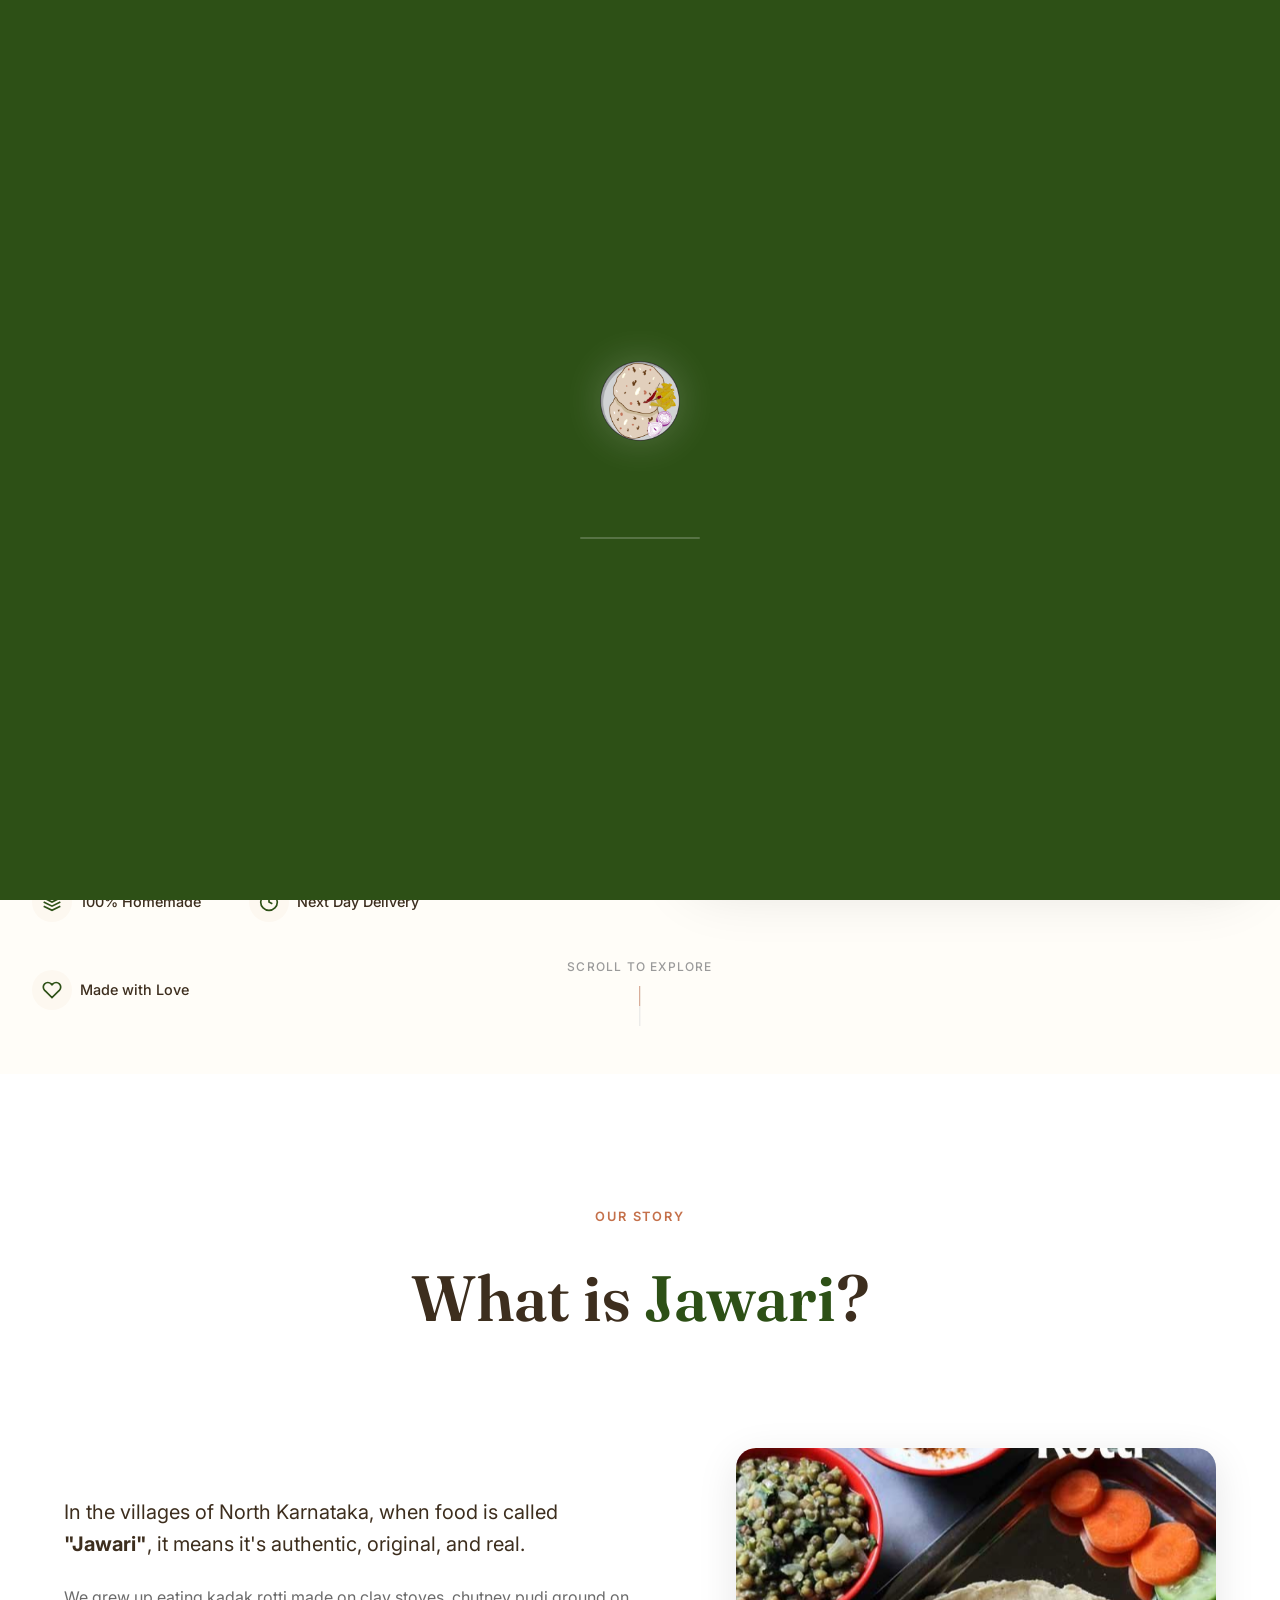
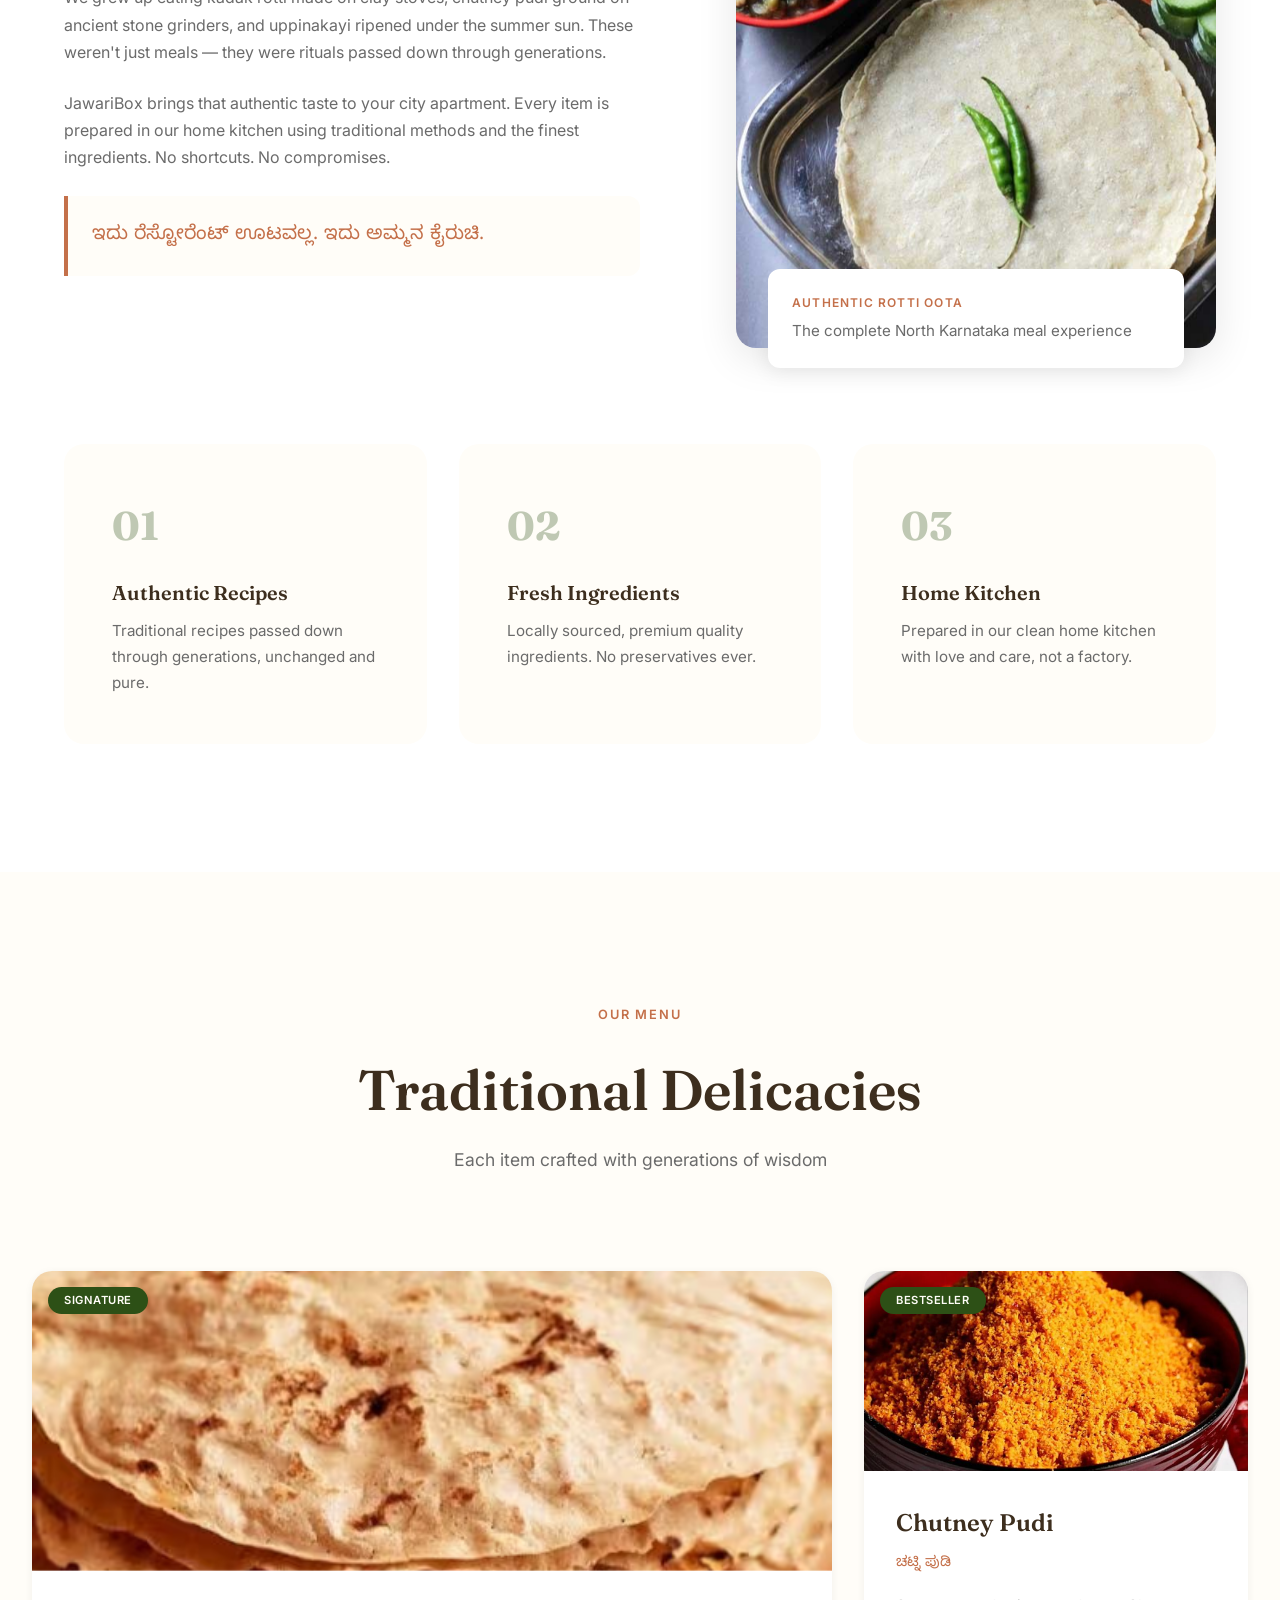
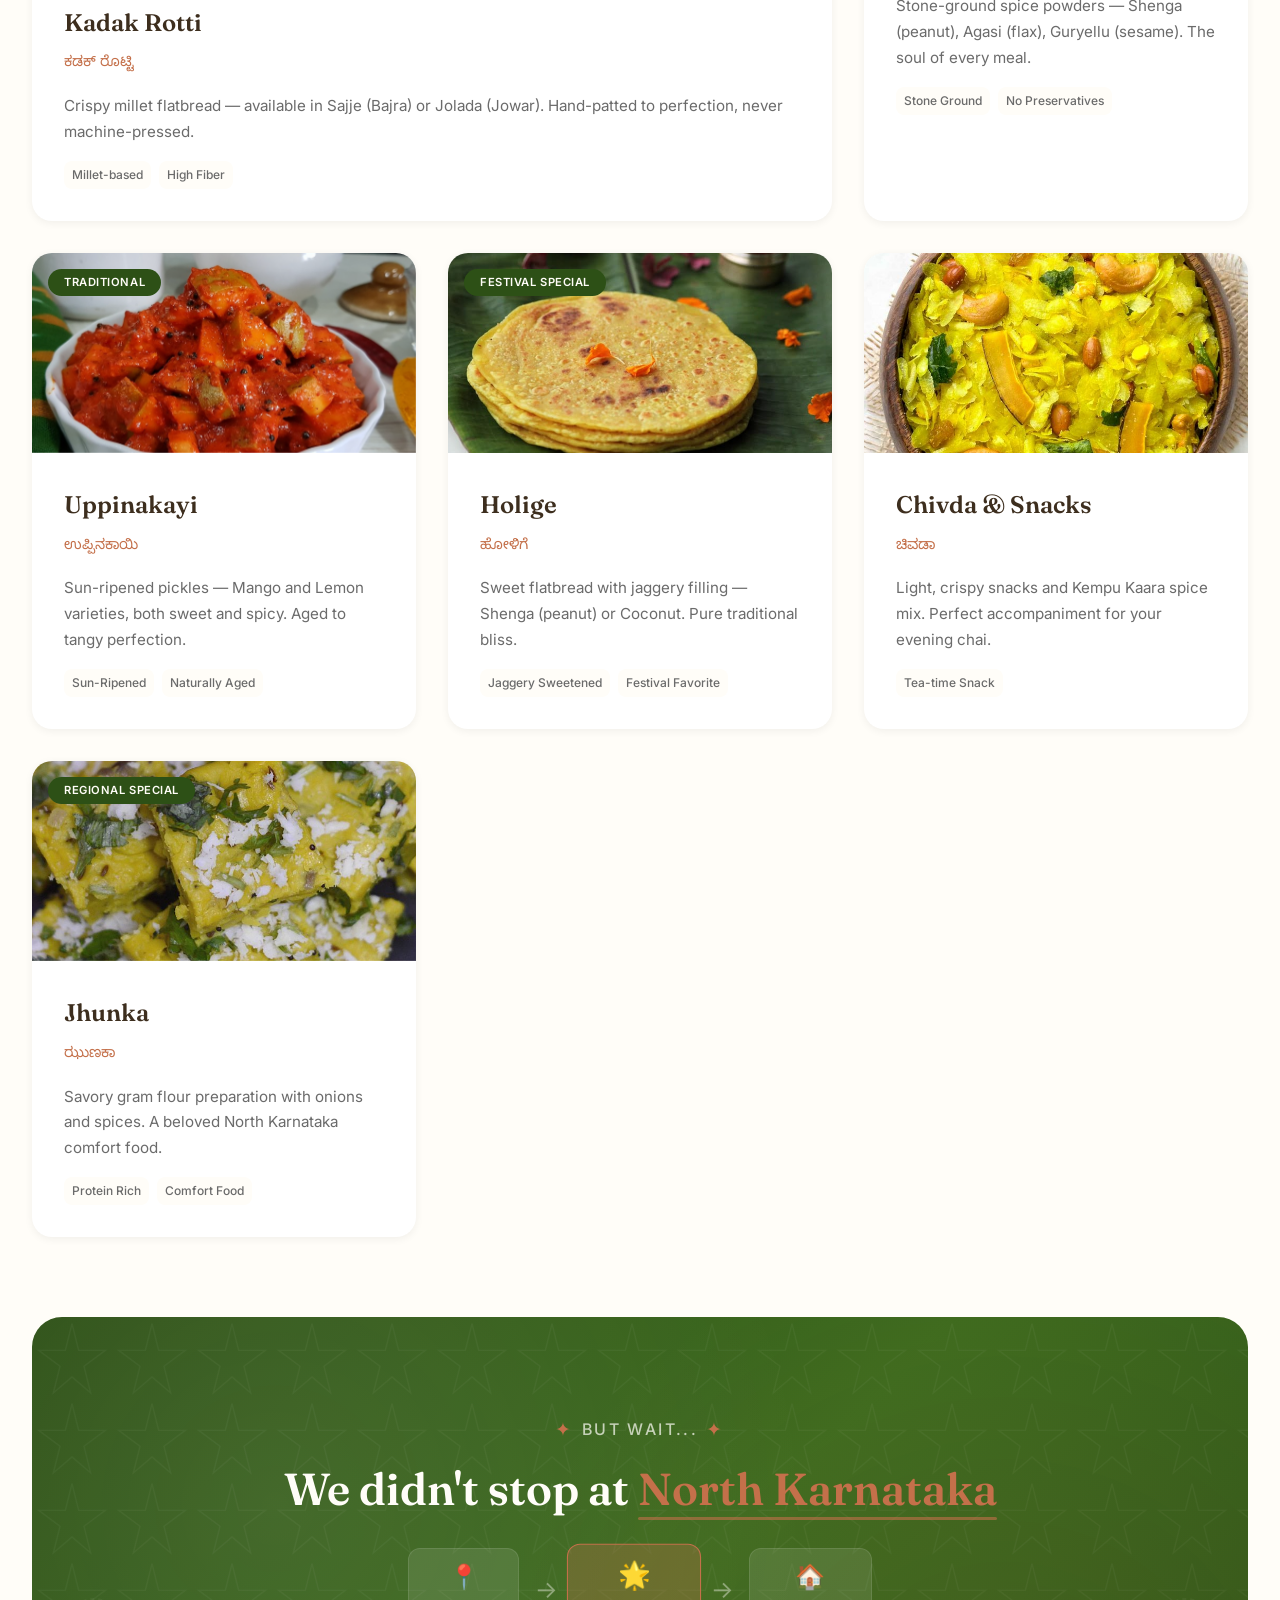
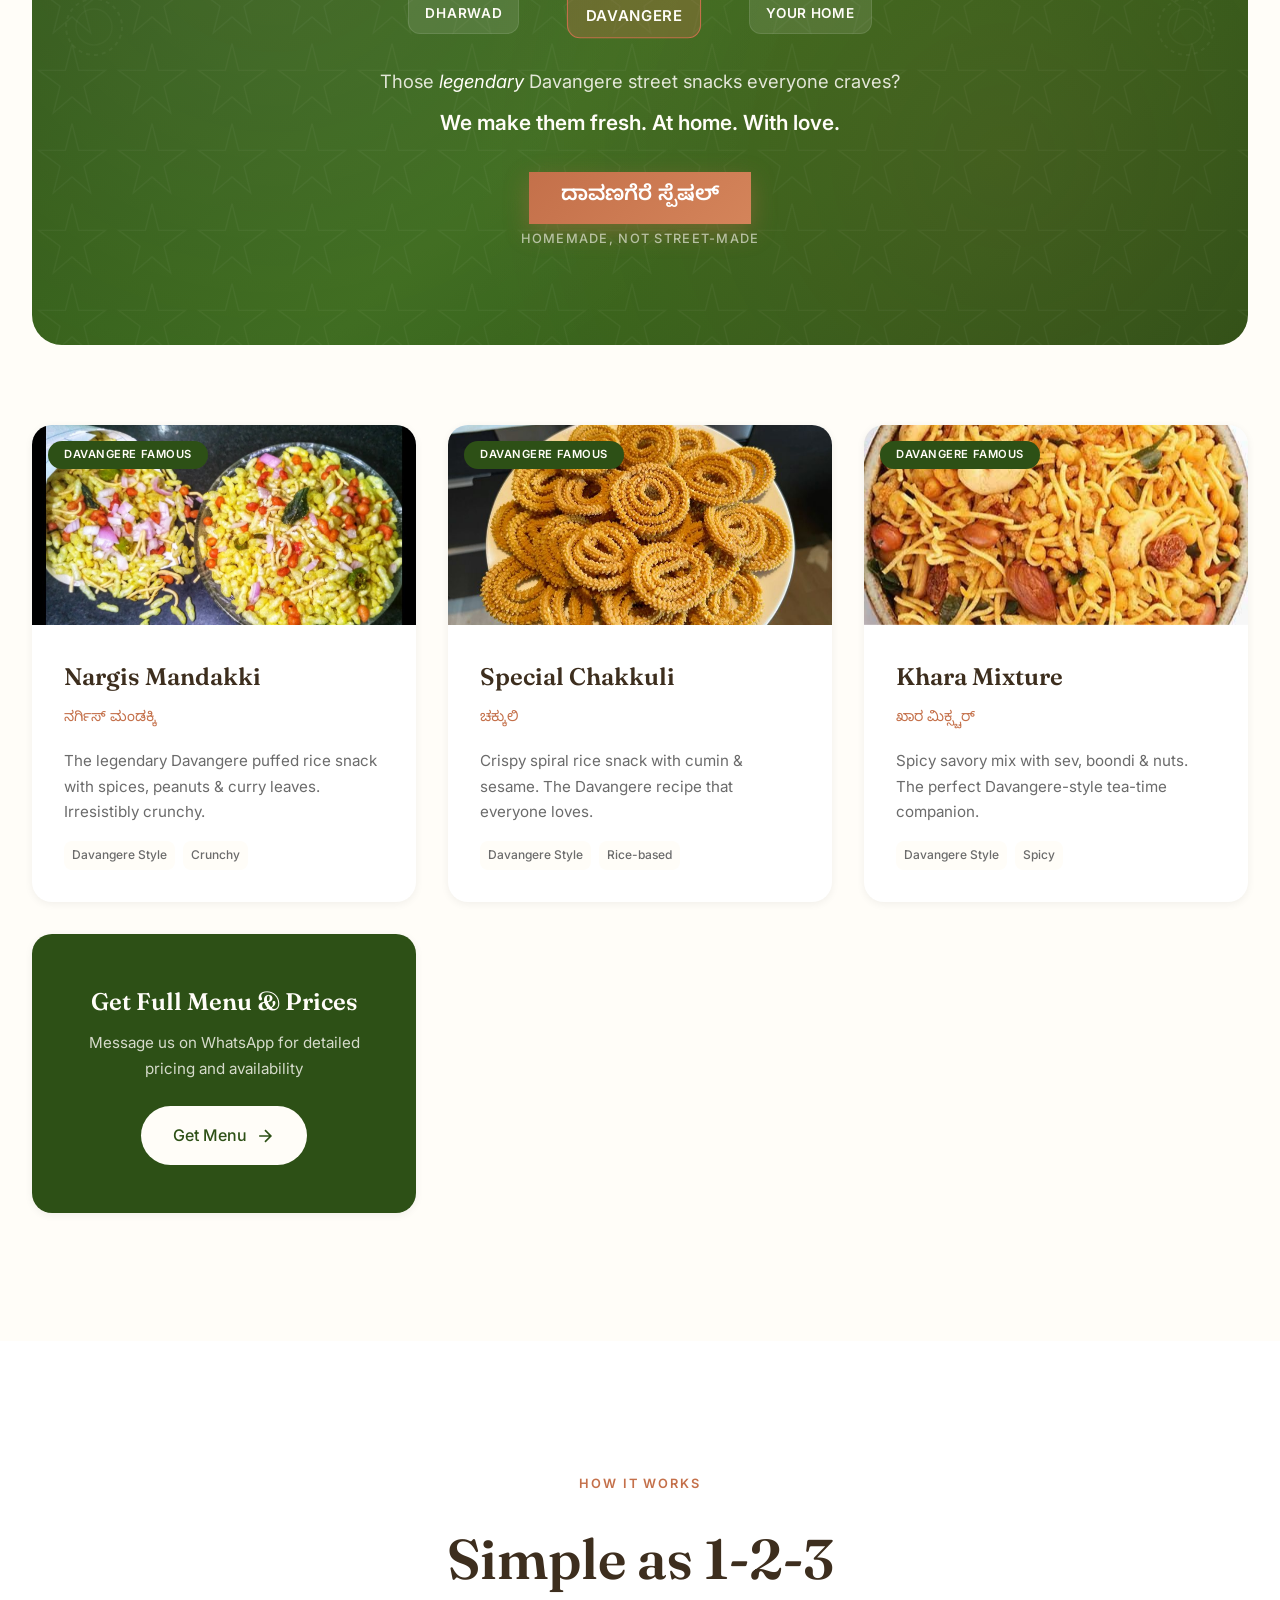
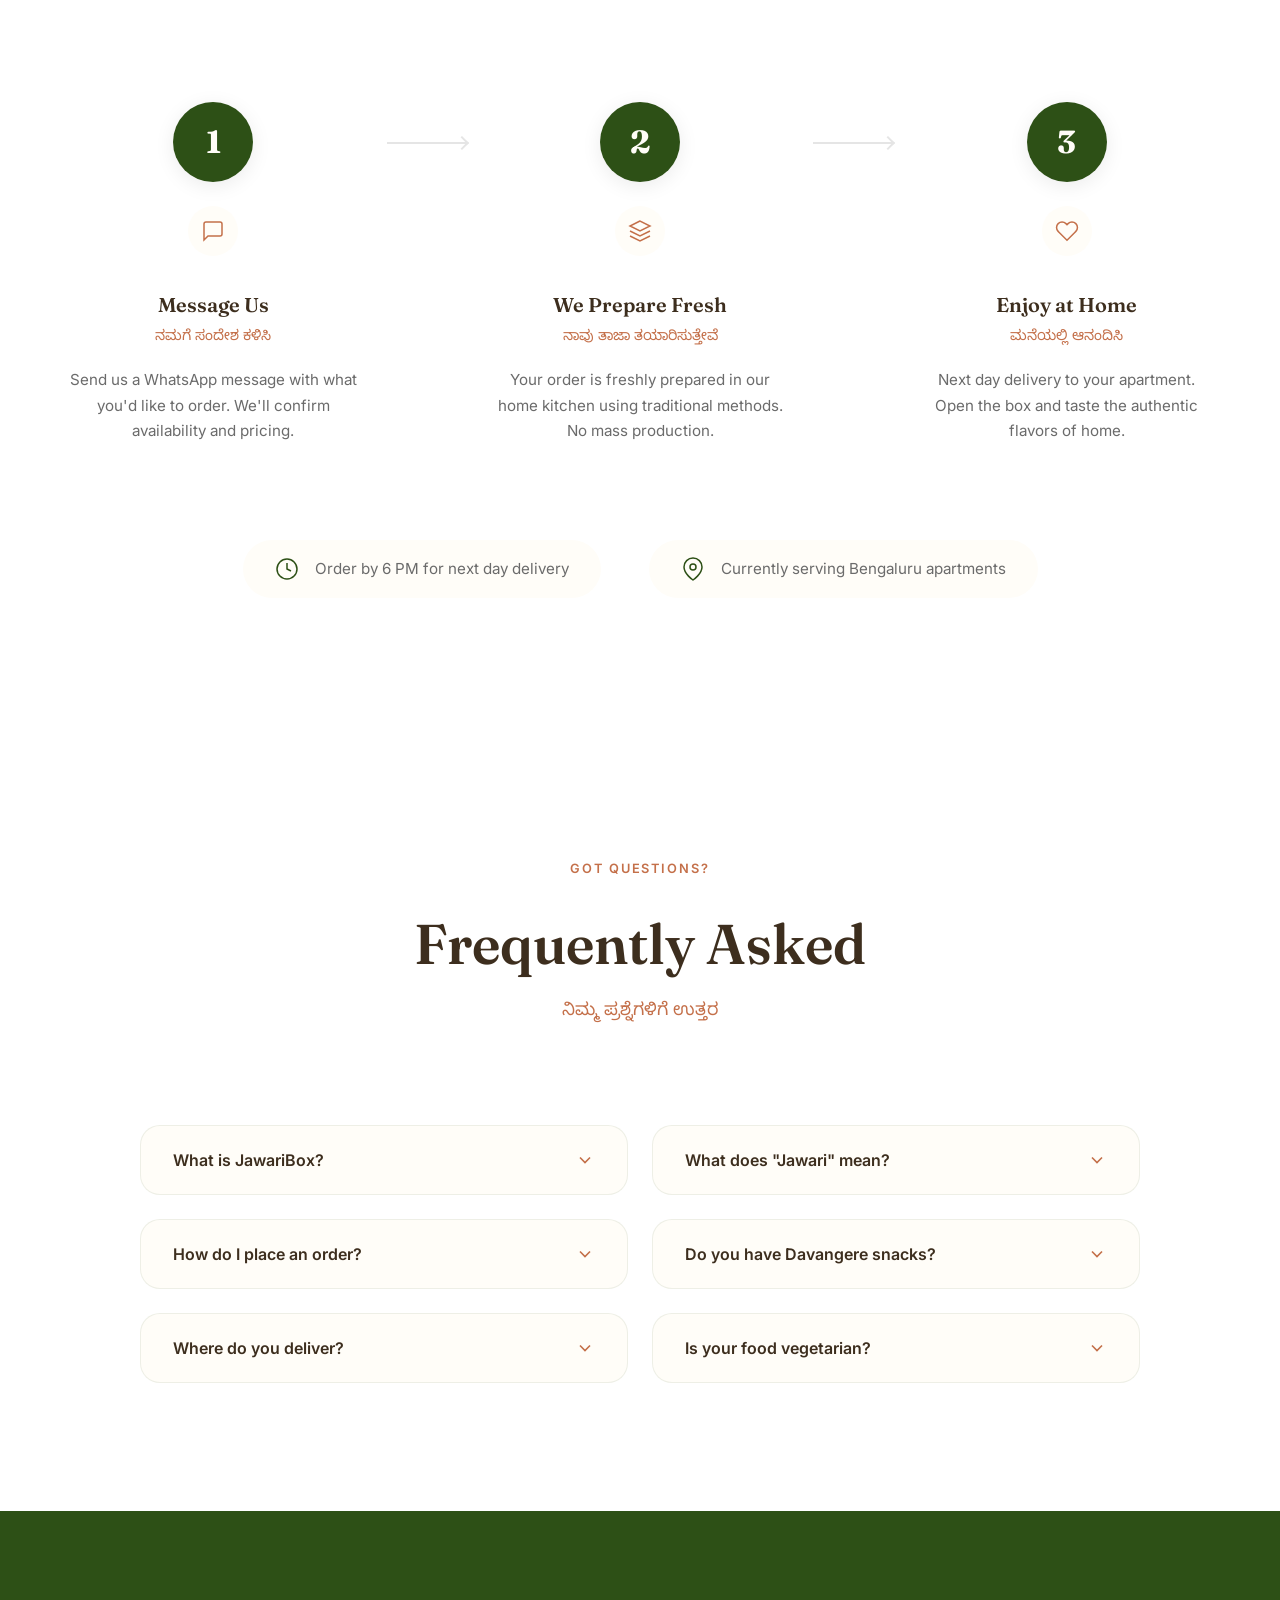
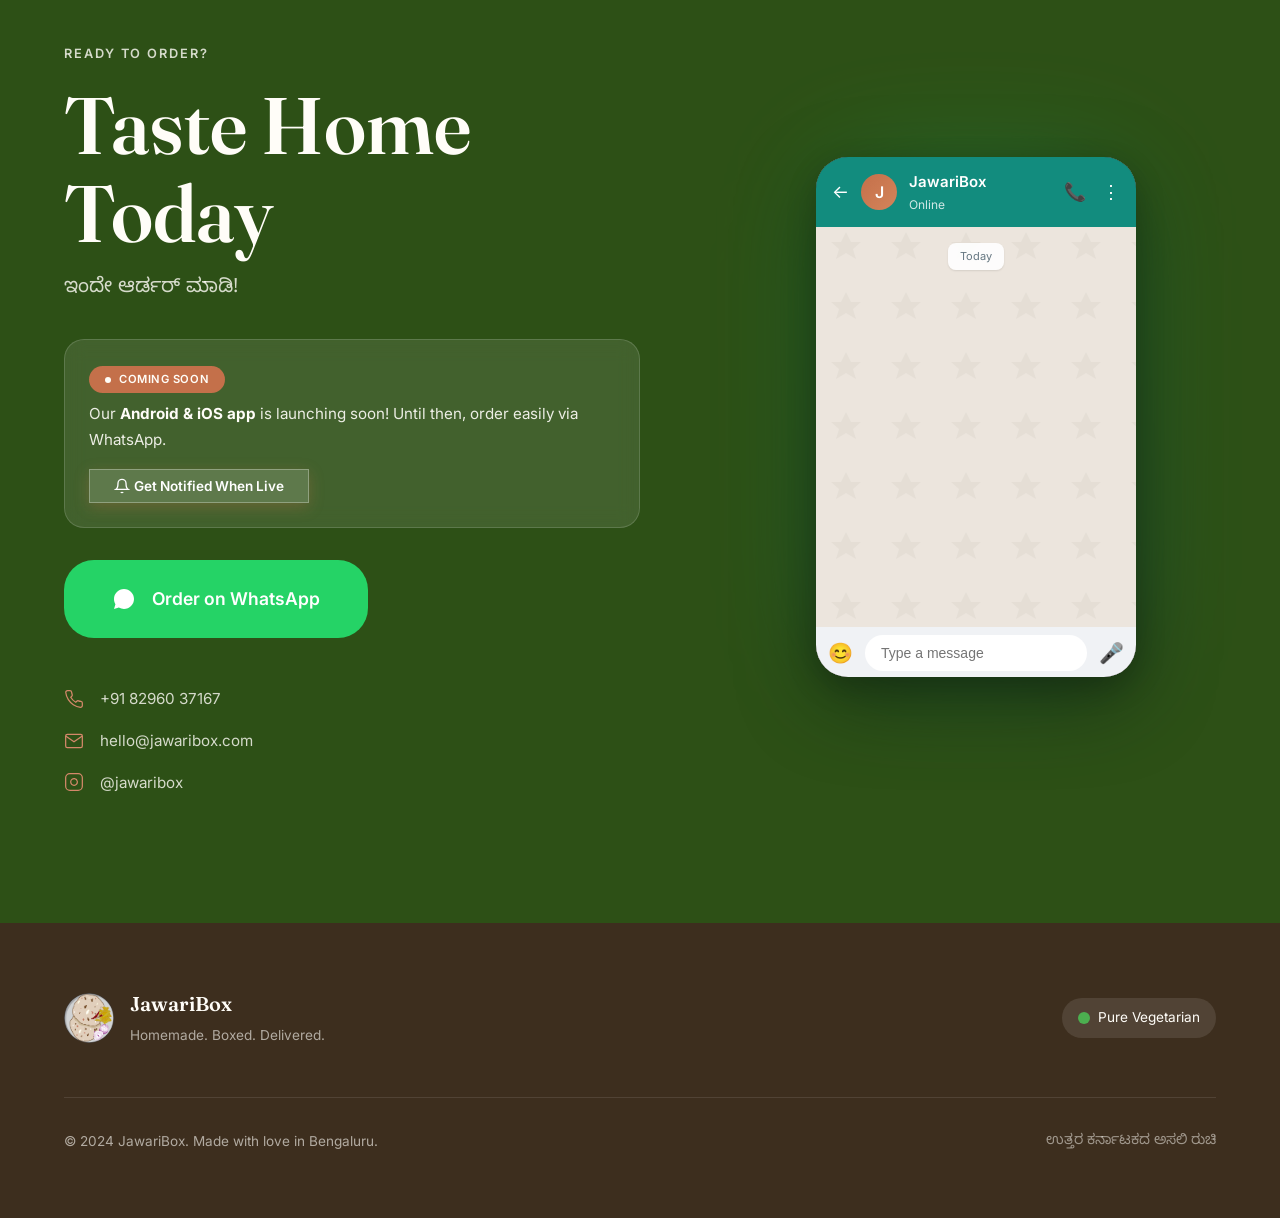
==== index-v4.html @ ffac30ed "Initial commit: JawariBox website v4 - Complete responsive website for North Karnataka & Davangere f" ====
<!DOCTYPE html>
<html lang="en-IN">
<head>
    <meta charset="UTF-8">
    <meta name="viewport" content="width=device-width, initial-scale=1.0">

    <!-- Primary SEO Meta Tags -->
    <title>JawariBox | Authentic North Karnataka & Davangere Food Delivery in Bengaluru</title>
    <meta name="title" content="JawariBox | Authentic North Karnataka & Davangere Food Delivery in Bengaluru">
    <meta name="description" content="Order authentic homemade North Karnataka & Davangere food in Bengaluru. Fresh Kadak Rotti, Chutney Pudi, Uppinakayi, Nargis Mandakki, Chakkuli & more. Pure vegetarian, no preservatives. WhatsApp ordering.">
    <meta name="keywords" content="North Karnataka food Bangalore, Davangere snacks Bengaluru, Kadak Rotti delivery, Nargis Mandakki online, Davangere Chakkuli, Khara Mixture, Jolada Rotti, homemade Karnataka food, Chutney Pudi online, Uppinakayi pickle, Holige delivery, authentic Karnataka cuisine, ಜವಾರಿಬಾಕ್ಸ್, ಕಡಕ್ ರೊಟ್ಟಿ, ಚಟ್ನಿ ಪುಡಿ, ಉಪ್ಪಿನಕಾಯಿ, ನರ್ಗಿಸ್ ಮಂಡಕ್ಕಿ, ಚಕ್ಕುಲಿ, ದಾವಣಗೆರೆ, traditional Indian food delivery">
    <meta name="author" content="JawariBox">
    <meta name="robots" content="index, follow">
    <meta name="language" content="English, Kannada">
    <meta name="revisit-after" content="7 days">

    <!-- Canonical URL -->
    <link rel="canonical" href="https://jawaribox.com/">

    <!-- Geo Meta Tags (GEO Optimization) -->
    <meta name="geo.region" content="IN-KA">
    <meta name="geo.placename" content="Bengaluru">
    <meta name="geo.position" content="12.9716;77.5946">
    <meta name="ICBM" content="12.9716, 77.5946">

    <!-- Language Alternates -->
    <link rel="alternate" hreflang="en-IN" href="https://jawaribox.com/">
    <link rel="alternate" hreflang="kn" href="https://jawaribox.com/kn/">
    <link rel="alternate" hreflang="x-default" href="https://jawaribox.com/">

    <!-- Open Graph / Facebook -->
    <meta property="og:type" content="website">
    <meta property="og:url" content="https://jawaribox.com/">
    <meta property="og:title" content="JawariBox | Authentic North Karnataka & Davangere Homemade Food">
    <meta property="og:description" content="Order authentic homemade North Karnataka & Davangere food in Bengaluru. Kadak Rotti, Nargis Mandakki, Chakkuli & more. Pure vegetarian, made with love.">
    <meta property="og:image" content="https://jawaribox.com/assets/og-image.jpg">
    <meta property="og:image:width" content="1200">
    <meta property="og:image:height" content="630">
    <meta property="og:locale" content="en_IN">
    <meta property="og:site_name" content="JawariBox">

    <!-- Twitter -->
    <meta name="twitter:card" content="summary_large_image">
    <meta name="twitter:url" content="https://jawaribox.com/">
    <meta name="twitter:title" content="JawariBox | Authentic North Karnataka & Davangere Homemade Food">
    <meta name="twitter:description" content="Order authentic homemade North Karnataka & Davangere food in Bengaluru. Kadak Rotti, Nargis Mandakki, Chakkuli & more.">
    <meta name="twitter:image" content="https://jawaribox.com/assets/og-image.jpg">
    <meta name="twitter:site" content="@jawaribox">

    <!-- Favicon -->
    <link rel="icon" type="image/x-icon" href="favicon.ico">
    <link rel="icon" type="image/png" sizes="32x32" href="assets/favicon-32x32.png">
    <link rel="icon" type="image/png" sizes="16x16" href="assets/favicon-16x16.png">
    <link rel="apple-touch-icon" sizes="180x180" href="assets/apple-touch-icon.png">
    <link rel="manifest" href="manifest.json">
    <meta name="theme-color" content="#2D5016">

    <!-- Preconnect for Performance -->
    <link rel="preconnect" href="https://fonts.googleapis.com">
    <link rel="preconnect" href="https://fonts.gstatic.com" crossorigin>

    <!-- Fonts -->
    <link href="https://fonts.googleapis.com/css2?family=Fraunces:opsz,wght@9..144,400;9..144,500;9..144,600;9..144,700&family=Inter:wght@400;500;600&family=Noto+Sans+Kannada:wght@400;500;600;700&display=swap" rel="stylesheet">

    <!-- Schema.org Structured Data for SEO/AEO/GEO -->
    <script type="application/ld+json">
    {
        "@context": "https://schema.org",
        "@type": "FoodEstablishment",
        "name": "JawariBox",
        "alternateName": "ಜವಾರಿಬಾಕ್ಸ್",
        "description": "Authentic homemade North Karnataka and Davangere food delivery service in Bengaluru. We deliver fresh Kadak Rotti, Chutney Pudi, Uppinakayi, Holige, Davangere Nargis Mandakki, Chakkuli and more traditional delicacies.",
        "url": "https://jawaribox.com",
        "telephone": "+918296037167",
        "email": "hello@jawaribox.com",
        "image": "https://jawaribox.com/assets/logo.png",
        "logo": "https://jawaribox.com/assets/logo.png",
        "priceRange": "$$",
        "servesCuisine": ["North Karnataka", "Davangere", "Indian", "Traditional Karnataka"],
        "address": {
            "@type": "PostalAddress",
            "addressLocality": "Bengaluru",
            "addressRegion": "Karnataka",
            "addressCountry": "IN"
        },
        "geo": {
            "@type": "GeoCoordinates",
            "latitude": "12.9716",
            "longitude": "77.5946"
        },
        "areaServed": {
            "@type": "City",
            "name": "Bengaluru"
        },
        "sameAs": [
            "https://instagram.com/jawaribox",
            "https://wa.me/918296037167"
        ],
        "hasMenu": {
            "@type": "Menu",
            "hasMenuSection": [
                {
                    "@type": "MenuSection",
                    "name": "Signature Items",
                    "hasMenuItem": [
                        {
                            "@type": "MenuItem",
                            "name": "Kadak Rotti",
                            "description": "Crispy millet flatbread - Sajje (Bajra) or Jolada (Jowar). Hand-patted to perfection.",
                            "suitableForDiet": "https://schema.org/VegetarianDiet"
                        },
                        {
                            "@type": "MenuItem",
                            "name": "Chutney Pudi",
                            "description": "Stone-ground spice powders - Shenga, Agasi, Guryellu varieties.",
                            "suitableForDiet": "https://schema.org/VegetarianDiet"
                        },
                        {
                            "@type": "MenuItem",
                            "name": "Uppinakayi",
                            "description": "Sun-ripened pickles - Mango and Lemon varieties.",
                            "suitableForDiet": "https://schema.org/VegetarianDiet"
                        },
                        {
                            "@type": "MenuItem",
                            "name": "Holige",
                            "description": "Sweet flatbread with jaggery filling - Shenga or Coconut.",
                            "suitableForDiet": "https://schema.org/VegetarianDiet"
                        },
                        {
                            "@type": "MenuItem",
                            "name": "Jhunka",
                            "description": "Savory gram flour preparation with onions and spices.",
                            "suitableForDiet": "https://schema.org/VegetarianDiet"
                        }
                    ]
                },
                {
                    "@type": "MenuSection",
                    "name": "Davangere Specials",
                    "description": "Famous Davangere snacks made fresh at home",
                    "hasMenuItem": [
                        {
                            "@type": "MenuItem",
                            "name": "Nargis Mandakki",
                            "alternateName": "ನರ್ಗಿಸ್ ಮಂಡಕ್ಕಿ",
                            "description": "Legendary Davangere puffed rice snack with spices, peanuts and curry leaves. Irresistibly crunchy.",
                            "suitableForDiet": "https://schema.org/VegetarianDiet"
                        },
                        {
                            "@type": "MenuItem",
                            "name": "Special Chakkuli",
                            "alternateName": "ಚಕ್ಕುಲಿ",
                            "description": "Crispy spiral snack made with rice flour and spices. Davangere's beloved teatime companion.",
                            "suitableForDiet": "https://schema.org/VegetarianDiet"
                        },
                        {
                            "@type": "MenuItem",
                            "name": "Khara Mixture",
                            "alternateName": "ಖಾರಾ ಮಿಕ್ಸ್ಚರ್",
                            "description": "Spicy savory mix with sev, peanuts, dal and secret Davangere spice blend.",
                            "suitableForDiet": "https://schema.org/VegetarianDiet"
                        }
                    ]
                }
            ]
        },
        "openingHoursSpecification": {
            "@type": "OpeningHoursSpecification",
            "dayOfWeek": ["Monday", "Tuesday", "Wednesday", "Thursday", "Friday", "Saturday", "Sunday"],
            "opens": "09:00",
            "closes": "21:00"
        },
        "acceptsReservations": false,
        "paymentAccepted": "Cash, UPI, Bank Transfer",
        "currenciesAccepted": "INR"
    }
    </script>

    <!-- FAQ Schema for AEO (Answer Engine Optimization) -->
    <script type="application/ld+json">
    {
        "@context": "https://schema.org",
        "@type": "FAQPage",
        "mainEntity": [
            {
                "@type": "Question",
                "name": "What is JawariBox?",
                "acceptedAnswer": {
                    "@type": "Answer",
                    "text": "JawariBox is a homemade food delivery service specializing in authentic North Karnataka cuisine. We deliver fresh Kadak Rotti, Chutney Pudi, Uppinakayi (pickles), Holige, and other traditional delicacies to apartments in Bengaluru. All food is 100% vegetarian and made without preservatives."
                }
            },
            {
                "@type": "Question",
                "name": "What does Jawari mean?",
                "acceptedAnswer": {
                    "@type": "Answer",
                    "text": "In North Karnataka villages, 'Jawari' (ಜವಾರಿ) means authentic, original, and real. When food is called 'jawari,' it means it's made the traditional way with no shortcuts - just like how our grandmothers used to make it."
                }
            },
            {
                "@type": "Question",
                "name": "How do I order from JawariBox?",
                "acceptedAnswer": {
                    "@type": "Answer",
                    "text": "Ordering is simple! Send us a WhatsApp message at +91 82960 37167 with your order. We confirm availability, prepare fresh food in our home kitchen, and deliver to your apartment the next day. Order by 6 PM for next day delivery."
                }
            },
            {
                "@type": "Question",
                "name": "Where does JawariBox deliver?",
                "acceptedAnswer": {
                    "@type": "Answer",
                    "text": "JawariBox currently delivers to apartments across Bengaluru, Karnataka. We're expanding our delivery areas regularly. Contact us on WhatsApp to check if we deliver to your location."
                }
            },
            {
                "@type": "Question",
                "name": "Is JawariBox food vegetarian?",
                "acceptedAnswer": {
                    "@type": "Answer",
                    "text": "Yes! JawariBox is 100% pure vegetarian. All our food is prepared in a vegetarian home kitchen using traditional recipes from North Karnataka. We use no eggs, meat, or non-vegetarian ingredients."
                }
            },
            {
                "@type": "Question",
                "name": "What is Kadak Rotti?",
                "acceptedAnswer": {
                    "@type": "Answer",
                    "text": "Kadak Rotti is a traditional crispy millet flatbread from North Karnataka. It's made from Sajje (Bajra/Pearl Millet) or Jolada (Jowar/Sorghum) flour, hand-patted to perfection. It's typically served with Chutney Pudi (spice powder) and is a staple of North Karnataka cuisine."
                }
            },
            {
                "@type": "Question",
                "name": "Do you have Davangere snacks?",
                "acceptedAnswer": {
                    "@type": "Answer",
                    "text": "Yes! We make famous Davangere snacks fresh at home - not street-made. Our Davangere specials include Nargis Mandakki (legendary puffed rice snack), Special Chakkuli (crispy spiral snack), and Khara Mixture (spicy savory mix). All made with authentic Davangere recipes in our home kitchen."
                }
            },
            {
                "@type": "Question",
                "name": "What is Nargis Mandakki?",
                "acceptedAnswer": {
                    "@type": "Answer",
                    "text": "Nargis Mandakki is a famous Davangere snack made with puffed rice (mandakki), spices, roasted peanuts, curry leaves, and a special masala blend. It's known for its irresistible crunch and addictive taste. At JawariBox, we make it fresh at home using traditional Davangere recipes."
                }
            }
        ]
    }
    </script>

    <!-- Local Business Schema for GEO -->
    <script type="application/ld+json">
    {
        "@context": "https://schema.org",
        "@type": "LocalBusiness",
        "name": "JawariBox - North Karnataka Food Delivery",
        "image": "https://jawaribox.com/assets/logo.png",
        "telephone": "+918296037167",
        "email": "hello@jawaribox.com",
        "address": {
            "@type": "PostalAddress",
            "addressLocality": "Bengaluru",
            "addressRegion": "Karnataka",
            "postalCode": "560001",
            "addressCountry": "IN"
        },
        "geo": {
            "@type": "GeoCoordinates",
            "latitude": 12.9716,
            "longitude": 77.5946
        },
        "url": "https://jawaribox.com",
        "priceRange": "₹₹",
        "openingHoursSpecification": {
            "@type": "OpeningHoursSpecification",
            "dayOfWeek": ["Mo", "Tu", "We", "Th", "Fr", "Sa", "Su"],
            "opens": "09:00",
            "closes": "21:00"
        },
        "aggregateRating": {
            "@type": "AggregateRating",
            "ratingValue": "4.9",
            "reviewCount": "50"
        }
    }
    </script>

    <!-- Organization Schema -->
    <script type="application/ld+json">
    {
        "@context": "https://schema.org",
        "@type": "Organization",
        "name": "JawariBox",
        "alternateName": "ಜವಾರಿಬಾಕ್ಸ್",
        "url": "https://jawaribox.com",
        "logo": "https://jawaribox.com/assets/logo.png",
        "contactPoint": {
            "@type": "ContactPoint",
            "telephone": "+91-82960-37167",
            "contactType": "customer service",
            "availableLanguage": ["English", "Kannada", "Hindi"]
        },
        "sameAs": [
            "https://instagram.com/jawaribox"
        ],
        "slogan": "Homemade. Boxed. Delivered."
    }
    </script>

    <!-- GSAP -->
    <script src="https://cdnjs.cloudflare.com/ajax/libs/gsap/3.12.5/gsap.min.js"></script>
    <script src="https://cdnjs.cloudflare.com/ajax/libs/gsap/3.12.5/ScrollTrigger.min.js"></script>
    <script src="https://cdnjs.cloudflare.com/ajax/libs/gsap/3.12.5/ScrollToPlugin.min.js"></script>
    <script src="https://unpkg.com/lenis@1.1.13/dist/lenis.min.js"></script>

    <link rel="stylesheet" href="styles-v4.css">
</head>
<body>
    <!-- Preloader -->
    <div class="preloader" id="preloader">
        <div class="preloader-content">
            <div class="preloader-logo">
                <img src="assets/logo.png" alt="JawariBox">
            </div>
            <div class="preloader-text">
                <span class="preloader-word">ಜವಾರಿಬಾಕ್ಸ್</span>
            </div>
            <div class="preloader-line"></div>
        </div>
    </div>

    <!-- Navigation -->
    <nav class="navbar" id="navbar">
        <div class="nav-container">
            <a href="#" class="nav-logo">
                <img src="assets/logo.png" alt="JawariBox">
                <div class="nav-logo-text">
                    <span class="nav-brand">JawariBox</span>
                    <span class="nav-brand-kn">ಜವಾರಿಬಾಕ್ಸ್</span>
                </div>
            </a>

            <div class="nav-links">
                <a href="#about" class="nav-link">Our Story</a>
                <a href="#menu" class="nav-link">Menu</a>
                <a href="#process" class="nav-link">How It Works</a>
                <a href="#faq" class="nav-link">FAQ</a>
            </div>

            <a href="https://wa.me/918296037167" class="nav-cta" target="_blank">
                <span class="cta-icon">
                    <svg viewBox="0 0 24 24" fill="currentColor"><path d="M17.472 14.382c-.297-.149-1.758-.867-2.03-.967-.273-.099-.471-.148-.67.15-.197.297-.767.966-.94 1.164-.173.199-.347.223-.644.075-.297-.15-1.255-.463-2.39-1.475-.883-.788-1.48-1.761-1.653-2.059-.173-.297-.018-.458.13-.606.134-.133.298-.347.446-.52.149-.174.198-.298.298-.497.099-.198.05-.371-.025-.52-.075-.149-.669-1.612-.916-2.207-.242-.579-.487-.5-.669-.51-.173-.008-.371-.01-.57-.01-.198 0-.52.074-.792.372-.272.297-1.04 1.016-1.04 2.479 0 1.462 1.065 2.875 1.213 3.074.149.198 2.096 3.2 5.077 4.487.709.306 1.262.489 1.694.625.712.227 1.36.195 1.871.118.571-.085 1.758-.719 2.006-1.413.248-.694.248-1.289.173-1.413-.074-.124-.272-.198-.57-.347z"/></svg>
                </span>
                <span>Order Now</span>
            </a>
        </div>
    </nav>

    <!-- Hero -->
    <section class="hero" id="hero">
        <div class="hero-container">
            <div class="hero-content">
                <div class="hero-badge">
                    <span class="badge-dot"></span>
                    <span>Pure Vegetarian</span>
                    <span class="badge-divider">|</span>
                    <span>North Karnataka</span>
                </div>

                <h1 class="hero-title">
                    <span class="title-line">The Taste of</span>
                    <span class="title-line title-accent">Home</span>
                    <span class="title-line title-small">Delivered Fresh</span>
                </h1>

                <p class="hero-subtitle">
                    Authentic homemade food from the villages of North Karnataka.
                    Made with love, tradition, and the finest ingredients.
                </p>

                <p class="hero-kn">ಅಮ್ಮನ ಕೈರುಚಿ, ನಿಮ್ಮ ಮನೆಗೆ</p>

                <div class="hero-app-banner">
                    <div class="app-banner-icon">
                        <svg viewBox="0 0 24 24" fill="none" stroke="currentColor" stroke-width="1.5"><rect x="5" y="2" width="14" height="20" rx="2" ry="2"/><line x1="12" y1="18" x2="12.01" y2="18"/></svg>
                    </div>
                    <div class="app-banner-text">
                        <span class="app-coming">App Coming Soon</span>
                        <span class="app-platforms">Android & iOS</span>
                    </div>
                    <button class="notify-btn" id="openNotifyModal">
                        <svg viewBox="0 0 24 24" fill="none" stroke="currentColor" stroke-width="2"><path d="M18 8A6 6 0 0 0 6 8c0 7-3 9-3 9h18s-3-2-3-9"/><path d="M13.73 21a2 2 0 0 1-3.46 0"/></svg>
                        <span>Notify Me</span>
                    </button>
                </div>

                <div class="hero-actions">
                    <a href="https://wa.me/918296037167?text=Hi!%20I%20want%20to%20order%20from%20JawariBox" class="btn btn-primary" target="_blank">
                        <span>Order on WhatsApp</span>
                        <svg viewBox="0 0 24 24" fill="none" stroke="currentColor" stroke-width="2"><path d="M5 12h14M12 5l7 7-7 7"/></svg>
                    </a>
                    <a href="#menu" class="btn btn-secondary">
                        <span>View Menu</span>
                    </a>
                </div>

                <div class="hero-features">
                    <div class="feature">
                        <div class="feature-icon">
                            <svg viewBox="0 0 24 24" fill="none" stroke="currentColor" stroke-width="2"><path d="M12 2L2 7l10 5 10-5-10-5zM2 17l10 5 10-5M2 12l10 5 10-5"/></svg>
                        </div>
                        <span>100% Homemade</span>
                    </div>
                    <div class="feature">
                        <div class="feature-icon">
                            <svg viewBox="0 0 24 24" fill="none" stroke="currentColor" stroke-width="2"><circle cx="12" cy="12" r="10"/><path d="M12 6v6l4 2"/></svg>
                        </div>
                        <span>Next Day Delivery</span>
                    </div>
                    <div class="feature">
                        <div class="feature-icon">
                            <svg viewBox="0 0 24 24" fill="none" stroke="currentColor" stroke-width="2"><path d="M20.84 4.61a5.5 5.5 0 0 0-7.78 0L12 5.67l-1.06-1.06a5.5 5.5 0 0 0-7.78 7.78l1.06 1.06L12 21.23l7.78-7.78 1.06-1.06a5.5 5.5 0 0 0 0-7.78z"/></svg>
                        </div>
                        <span>Made with Love</span>
                    </div>
                </div>
            </div>

            <div class="hero-visual">
                <div class="hero-image-wrapper">
                    <div class="hero-image-bg"></div>
                    <img src="assets/rotti-oota.png" alt="Jolada Rotti - Traditional North Karnataka Food" class="hero-image">
                    <div class="hero-image-overlay"></div>
                </div>

                <div class="hero-floating-cards">
                    <div class="floating-card card-1">
                        <img src="assets/rotti-oota.png" alt="Jolada Rotti">
                        <span>Jolada Rotti</span>
                    </div>
                    <div class="floating-card card-2">
                        <img src="assets/chutney-pudi.png" alt="Chutney Pudi">
                        <span>Chutney Pudi</span>
                    </div>
                </div>
            </div>
        </div>

        <div class="hero-scroll-indicator">
            <span>Scroll to explore</span>
            <div class="scroll-line"></div>
        </div>
    </section>

    <!-- About / Story -->
    <section class="about" id="about">
        <div class="about-container">
            <div class="about-intro">
                <span class="section-label">Our Story</span>
                <h2 class="about-title">What is <em>Jawari</em>?</h2>
            </div>

            <div class="about-grid">
                <div class="about-text">
                    <p class="about-lead">
                        In the villages of North Karnataka, when food is called <strong>"Jawari"</strong>,
                        it means it's authentic, original, and real.
                    </p>
                    <p>
                        We grew up eating kadak rotti made on clay stoves, chutney pudi ground on
                        ancient stone grinders, and uppinakayi ripened under the summer sun.
                        These weren't just meals — they were rituals passed down through generations.
                    </p>
                    <p>
                        JawariBox brings that authentic taste to your city apartment.
                        Every item is prepared in our home kitchen using traditional methods
                        and the finest ingredients. No shortcuts. No compromises.
                    </p>
                    <p class="about-kn">
                        ಇದು ರೆಸ್ಟೋರೆಂಟ್ ಊಟವಲ್ಲ. ಇದು ಅಮ್ಮನ ಕೈರುಚಿ.
                    </p>
                </div>

                <div class="about-image">
                    <div class="about-image-wrapper">
                        <img src="assets/jolada-rotti-hero.jpg" alt="Traditional North Karnataka Rotti Oota">
                    </div>
                    <div class="about-image-caption">
                        <span class="caption-label">Authentic Rotti Oota</span>
                        <span class="caption-text">The complete North Karnataka meal experience</span>
                    </div>
                </div>
            </div>

            <div class="about-values">
                <div class="value-card">
                    <div class="value-number">01</div>
                    <h3>Authentic Recipes</h3>
                    <p>Traditional recipes passed down through generations, unchanged and pure.</p>
                </div>
                <div class="value-card">
                    <div class="value-number">02</div>
                    <h3>Fresh Ingredients</h3>
                    <p>Locally sourced, premium quality ingredients. No preservatives ever.</p>
                </div>
                <div class="value-card">
                    <div class="value-number">03</div>
                    <h3>Home Kitchen</h3>
                    <p>Prepared in our clean home kitchen with love and care, not a factory.</p>
                </div>
            </div>
        </div>
    </section>

    <!-- Menu -->
    <section class="menu" id="menu">
        <div class="menu-container">
            <div class="menu-header">
                <span class="section-label">Our Menu</span>
                <h2 class="menu-title">Traditional Delicacies</h2>
                <p class="menu-subtitle">Each item crafted with generations of wisdom</p>
            </div>

            <div class="menu-grid">
                <article class="menu-item menu-item-featured">
                    <div class="menu-item-image">
                        <img src="assets/kadak-rotti.avif" alt="Kadak Rotti">
                        <span class="menu-item-badge">Signature</span>
                    </div>
                    <div class="menu-item-content">
                        <div class="menu-item-header">
                            <h3>Kadak Rotti</h3>
                            <span class="menu-item-kn">ಕಡಕ್ ರೊಟ್ಟಿ</span>
                        </div>
                        <p>Crispy millet flatbread — available in Sajje (Bajra) or Jolada (Jowar). Hand-patted to perfection, never machine-pressed.</p>
                        <div class="menu-item-meta">
                            <span class="meta-tag">Millet-based</span>
                            <span class="meta-tag">High Fiber</span>
                        </div>
                    </div>
                </article>

                <article class="menu-item">
                    <div class="menu-item-image">
                        <img src="assets/chutney-pudi.png" alt="Chutney Pudi">
                        <span class="menu-item-badge">Bestseller</span>
                    </div>
                    <div class="menu-item-content">
                        <div class="menu-item-header">
                            <h3>Chutney Pudi</h3>
                            <span class="menu-item-kn">ಚಟ್ನಿ ಪುಡಿ</span>
                        </div>
                        <p>Stone-ground spice powders — Shenga (peanut), Agasi (flax), Guryellu (sesame). The soul of every meal.</p>
                        <div class="menu-item-meta">
                            <span class="meta-tag">Stone Ground</span>
                            <span class="meta-tag">No Preservatives</span>
                        </div>
                    </div>
                </article>

                <article class="menu-item">
                    <div class="menu-item-image">
                        <img src="assets/uppinakayi.png" alt="Uppinakayi">
                        <span class="menu-item-badge">Traditional</span>
                    </div>
                    <div class="menu-item-content">
                        <div class="menu-item-header">
                            <h3>Uppinakayi</h3>
                            <span class="menu-item-kn">ಉಪ್ಪಿನಕಾಯಿ</span>
                        </div>
                        <p>Sun-ripened pickles — Mango and Lemon varieties, both sweet and spicy. Aged to tangy perfection.</p>
                        <div class="menu-item-meta">
                            <span class="meta-tag">Sun-Ripened</span>
                            <span class="meta-tag">Naturally Aged</span>
                        </div>
                    </div>
                </article>

                <article class="menu-item">
                    <div class="menu-item-image">
                        <img src="assets/holige.png" alt="Holige">
                        <span class="menu-item-badge">Festival Special</span>
                    </div>
                    <div class="menu-item-content">
                        <div class="menu-item-header">
                            <h3>Holige</h3>
                            <span class="menu-item-kn">ಹೋಳಿಗೆ</span>
                        </div>
                        <p>Sweet flatbread with jaggery filling — Shenga (peanut) or Coconut. Pure traditional bliss.</p>
                        <div class="menu-item-meta">
                            <span class="meta-tag">Jaggery Sweetened</span>
                            <span class="meta-tag">Festival Favorite</span>
                        </div>
                    </div>
                </article>

                <article class="menu-item">
                    <div class="menu-item-image">
                        <img src="assets/chivda.jpg" alt="Chivda">
                    </div>
                    <div class="menu-item-content">
                        <div class="menu-item-header">
                            <h3>Chivda & Snacks</h3>
                            <span class="menu-item-kn">ಚಿವಡಾ</span>
                        </div>
                        <p>Light, crispy snacks and Kempu Kaara spice mix. Perfect accompaniment for your evening chai.</p>
                        <div class="menu-item-meta">
                            <span class="meta-tag">Tea-time Snack</span>
                        </div>
                    </div>
                </article>

                <article class="menu-item">
                    <div class="menu-item-image">
                        <img src="assets/jhunka.png" alt="Jhunka">
                        <span class="menu-item-badge">Regional Special</span>
                    </div>
                    <div class="menu-item-content">
                        <div class="menu-item-header">
                            <h3>Jhunka</h3>
                            <span class="menu-item-kn">ಝುಣಕಾ</span>
                        </div>
                        <p>Savory gram flour preparation with onions and spices. A beloved North Karnataka comfort food.</p>
                        <div class="menu-item-meta">
                            <span class="meta-tag">Protein Rich</span>
                            <span class="meta-tag">Comfort Food</span>
                        </div>
                    </div>
                </article>

                <!-- Davangere Reveal Section -->
                <div class="davangere-reveal">
                    <div class="reveal-bg-pattern"></div>
                    <div class="reveal-content">
                        <div class="reveal-eyebrow">
                            <span class="reveal-spark">✦</span>
                            <span>But wait...</span>
                            <span class="reveal-spark">✦</span>
                        </div>
                        <h3 class="reveal-headline">We didn't stop at <span class="highlight-region">North Karnataka</span></h3>
                        <div class="reveal-journey">
                            <div class="journey-point">
                                <span class="journey-icon">📍</span>
                                <span class="journey-text">Dharwad</span>
                            </div>
                            <div class="journey-arrow">→</div>
                            <div class="journey-point active">
                                <span class="journey-icon">🌟</span>
                                <span class="journey-text">Davangere</span>
                            </div>
                            <div class="journey-arrow">→</div>
                            <div class="journey-point">
                                <span class="journey-icon">🏠</span>
                                <span class="journey-text">Your Home</span>
                            </div>
                        </div>
                        <p class="reveal-subtext">
                            Those <em>legendary</em> Davangere street snacks everyone craves?<br>
                            <strong class="reveal-punch">We make them fresh. At home. With love.</strong>
                        </p>
                        <div class="reveal-badge-wrap">
                            <span class="reveal-badge">ದಾವಣಗೆರೆ ಸ್ಪೆಷಲ್</span>
                            <span class="reveal-badge-sub">Homemade, Not Street-made</span>
                        </div>
                    </div>
                    <div class="reveal-decoration reveal-dec-left">
                        <svg width="60" height="60" viewBox="0 0 60 60" fill="none">
                            <circle cx="30" cy="30" r="28" stroke="currentColor" stroke-width="2" stroke-dasharray="4 4" opacity="0.3"/>
                            <circle cx="30" cy="30" r="18" stroke="currentColor" stroke-width="1.5" opacity="0.2"/>
                        </svg>
                    </div>
                    <div class="reveal-decoration reveal-dec-right">
                        <svg width="60" height="60" viewBox="0 0 60 60" fill="none">
                            <circle cx="30" cy="30" r="28" stroke="currentColor" stroke-width="2" stroke-dasharray="4 4" opacity="0.3"/>
                            <circle cx="30" cy="30" r="18" stroke="currentColor" stroke-width="1.5" opacity="0.2"/>
                        </svg>
                    </div>
                </div>

                <article class="menu-item">
                    <div class="menu-item-image">
                        <img src="assets/nargis-mandakki.jpg" alt="Davangere Nargis Mandakki">
                        <span class="menu-item-badge">Davangere Famous</span>
                    </div>
                    <div class="menu-item-content">
                        <div class="menu-item-header">
                            <h3>Nargis Mandakki</h3>
                            <span class="menu-item-kn">ನರ್ಗಿಸ್ ಮಂಡಕ್ಕಿ</span>
                        </div>
                        <p>The legendary Davangere puffed rice snack with spices, peanuts & curry leaves. Irresistibly crunchy.</p>
                        <div class="menu-item-meta">
                            <span class="meta-tag">Davangere Style</span>
                            <span class="meta-tag">Crunchy</span>
                        </div>
                    </div>
                </article>

                <article class="menu-item">
                    <div class="menu-item-image">
                        <img src="assets/chakkuli.jpeg" alt="Davangere Chakkuli">
                        <span class="menu-item-badge">Davangere Famous</span>
                    </div>
                    <div class="menu-item-content">
                        <div class="menu-item-header">
                            <h3>Special Chakkuli</h3>
                            <span class="menu-item-kn">ಚಕ್ಕುಲಿ</span>
                        </div>
                        <p>Crispy spiral rice snack with cumin & sesame. The Davangere recipe that everyone loves.</p>
                        <div class="menu-item-meta">
                            <span class="meta-tag">Davangere Style</span>
                            <span class="meta-tag">Rice-based</span>
                        </div>
                    </div>
                </article>

                <article class="menu-item">
                    <div class="menu-item-image">
                        <img src="assets/khara-mixture.jpg" alt="Davangere Khara Mixture">
                        <span class="menu-item-badge">Davangere Famous</span>
                    </div>
                    <div class="menu-item-content">
                        <div class="menu-item-header">
                            <h3>Khara Mixture</h3>
                            <span class="menu-item-kn">ಖಾರ ಮಿಕ್ಸ್ಚರ್</span>
                        </div>
                        <p>Spicy savory mix with sev, boondi & nuts. The perfect Davangere-style tea-time companion.</p>
                        <div class="menu-item-meta">
                            <span class="meta-tag">Davangere Style</span>
                            <span class="meta-tag">Spicy</span>
                        </div>
                    </div>
                </article>

                <article class="menu-item menu-item-cta">
                    <div class="menu-cta-content">
                        <h3>Get Full Menu & Prices</h3>
                        <p>Message us on WhatsApp for detailed pricing and availability</p>
                        <a href="https://wa.me/918296037167?text=Hi!%20Please%20send%20me%20the%20full%20menu%20with%20prices" class="btn btn-dark" target="_blank">
                            <span>Get Menu</span>
                            <svg viewBox="0 0 24 24" fill="none" stroke="currentColor" stroke-width="2"><path d="M5 12h14M12 5l7 7-7 7"/></svg>
                        </a>
                    </div>
                </article>
            </div>
        </div>
    </section>

    <!-- Process -->
    <section class="process" id="process">
        <div class="process-container">
            <div class="process-header">
                <span class="section-label">How It Works</span>
                <h2 class="process-title">Simple as 1-2-3</h2>
            </div>

            <div class="process-steps">
                <div class="process-step">
                    <div class="step-visual">
                        <div class="step-number">1</div>
                        <div class="step-icon">
                            <svg viewBox="0 0 24 24" fill="none" stroke="currentColor" stroke-width="1.5"><path d="M21 15a2 2 0 0 1-2 2H7l-4 4V5a2 2 0 0 1 2-2h14a2 2 0 0 1 2 2z"/></svg>
                        </div>
                    </div>
                    <div class="step-content">
                        <h3>Message Us</h3>
                        <p class="step-kn">ನಮಗೆ ಸಂದೇಶ ಕಳಿಸಿ</p>
                        <p>Send us a WhatsApp message with what you'd like to order. We'll confirm availability and pricing.</p>
                    </div>
                </div>

                <div class="step-connector"></div>

                <div class="process-step">
                    <div class="step-visual">
                        <div class="step-number">2</div>
                        <div class="step-icon">
                            <svg viewBox="0 0 24 24" fill="none" stroke="currentColor" stroke-width="1.5"><path d="M12 2L2 7l10 5 10-5-10-5zM2 17l10 5 10-5M2 12l10 5 10-5"/></svg>
                        </div>
                    </div>
                    <div class="step-content">
                        <h3>We Prepare Fresh</h3>
                        <p class="step-kn">ನಾವು ತಾಜಾ ತಯಾರಿಸುತ್ತೇವೆ</p>
                        <p>Your order is freshly prepared in our home kitchen using traditional methods. No mass production.</p>
                    </div>
                </div>

                <div class="step-connector"></div>

                <div class="process-step">
                    <div class="step-visual">
                        <div class="step-number">3</div>
                        <div class="step-icon">
                            <svg viewBox="0 0 24 24" fill="none" stroke="currentColor" stroke-width="1.5"><path d="M20.84 4.61a5.5 5.5 0 0 0-7.78 0L12 5.67l-1.06-1.06a5.5 5.5 0 0 0-7.78 7.78l1.06 1.06L12 21.23l7.78-7.78 1.06-1.06a5.5 5.5 0 0 0 0-7.78z"/></svg>
                        </div>
                    </div>
                    <div class="step-content">
                        <h3>Enjoy at Home</h3>
                        <p class="step-kn">ಮನೆಯಲ್ಲಿ ಆನಂದಿಸಿ</p>
                        <p>Next day delivery to your apartment. Open the box and taste the authentic flavors of home.</p>
                    </div>
                </div>
            </div>

            <div class="process-info">
                <div class="info-card">
                    <svg viewBox="0 0 24 24" fill="none" stroke="currentColor" stroke-width="1.5"><circle cx="12" cy="12" r="10"/><path d="M12 6v6l4 2"/></svg>
                    <span>Order by 6 PM for next day delivery</span>
                </div>
                <div class="info-card">
                    <svg viewBox="0 0 24 24" fill="none" stroke="currentColor" stroke-width="1.5"><path d="M21 10c0 7-9 13-9 13s-9-6-9-13a9 9 0 0 1 18 0z"/><circle cx="12" cy="10" r="3"/></svg>
                    <span>Currently serving Bengaluru apartments</span>
                </div>
            </div>
        </div>
    </section>

    <!-- FAQ Section -->
    <section class="faq" id="faq">
        <div class="faq-container">
            <div class="faq-header">
                <span class="section-label">Got Questions?</span>
                <h2 class="faq-title">Frequently Asked</h2>
                <p class="faq-subtitle">ನಿಮ್ಮ ಪ್ರಶ್ನೆಗಳಿಗೆ ಉತ್ತರ</p>
            </div>

            <div class="faq-grid">
                <div class="faq-item">
                    <button class="faq-question" aria-expanded="false">
                        <span>What is JawariBox?</span>
                        <svg class="faq-icon" viewBox="0 0 24 24" fill="none" stroke="currentColor" stroke-width="2">
                            <path d="M6 9l6 6 6-6"/>
                        </svg>
                    </button>
                    <div class="faq-answer">
                        <p>JawariBox is a homemade food delivery service specializing in authentic North Karnataka and Davangere cuisine. We deliver fresh Kadak Rotti, Chutney Pudi, Uppinakayi, Nargis Mandakki, and more traditional delicacies to apartments in Bengaluru. All food is 100% vegetarian and made without preservatives.</p>
                    </div>
                </div>

                <div class="faq-item">
                    <button class="faq-question" aria-expanded="false">
                        <span>What does "Jawari" mean?</span>
                        <svg class="faq-icon" viewBox="0 0 24 24" fill="none" stroke="currentColor" stroke-width="2">
                            <path d="M6 9l6 6 6-6"/>
                        </svg>
                    </button>
                    <div class="faq-answer">
                        <p>In North Karnataka villages, <strong>'Jawari' (ಜವಾರಿ)</strong> means authentic, original, and real. When food is called 'jawari,' it means it's made the traditional way with no shortcuts — just like how our grandmothers used to make it.</p>
                    </div>
                </div>

                <div class="faq-item">
                    <button class="faq-question" aria-expanded="false">
                        <span>How do I place an order?</span>
                        <svg class="faq-icon" viewBox="0 0 24 24" fill="none" stroke="currentColor" stroke-width="2">
                            <path d="M6 9l6 6 6-6"/>
                        </svg>
                    </button>
                    <div class="faq-answer">
                        <p>Ordering is simple! Just send us a <strong>WhatsApp message</strong> at +91 82960 37167 with your order. We confirm availability, prepare fresh food in our home kitchen, and deliver to your apartment. Order by 6 PM for next day delivery!</p>
                    </div>
                </div>

                <div class="faq-item">
                    <button class="faq-question" aria-expanded="false">
                        <span>Do you have Davangere snacks?</span>
                        <svg class="faq-icon" viewBox="0 0 24 24" fill="none" stroke="currentColor" stroke-width="2">
                            <path d="M6 9l6 6 6-6"/>
                        </svg>
                    </button>
                    <div class="faq-answer">
                        <p>Yes! We make famous Davangere snacks <strong>fresh at home</strong> — not street-made. Our Davangere specials include <strong>Nargis Mandakki</strong> (legendary puffed rice snack), <strong>Special Chakkuli</strong> (crispy spiral snack), and <strong>Khara Mixture</strong> (spicy savory mix). All made with authentic recipes!</p>
                    </div>
                </div>

                <div class="faq-item">
                    <button class="faq-question" aria-expanded="false">
                        <span>Where do you deliver?</span>
                        <svg class="faq-icon" viewBox="0 0 24 24" fill="none" stroke="currentColor" stroke-width="2">
                            <path d="M6 9l6 6 6-6"/>
                        </svg>
                    </button>
                    <div class="faq-answer">
                        <p>We currently deliver to <strong>apartments across Bengaluru</strong>. We're expanding our delivery areas regularly. Contact us on WhatsApp to check if we deliver to your location!</p>
                    </div>
                </div>

                <div class="faq-item">
                    <button class="faq-question" aria-expanded="false">
                        <span>Is your food vegetarian?</span>
                        <svg class="faq-icon" viewBox="0 0 24 24" fill="none" stroke="currentColor" stroke-width="2">
                            <path d="M6 9l6 6 6-6"/>
                        </svg>
                    </button>
                    <div class="faq-answer">
                        <p><strong>100% pure vegetarian!</strong> All our food is prepared in a vegetarian home kitchen using traditional recipes. We use no eggs, meat, or non-vegetarian ingredients. Just pure, authentic vegetarian food.</p>
                    </div>
                </div>
            </div>
        </div>
    </section>

    <!-- CTA / Contact -->
    <section class="cta" id="contact">
        <div class="cta-container">
            <div class="cta-content">
                <span class="section-label section-label-light">Ready to Order?</span>
                <h2 class="cta-title">Taste Home Today</h2>
                <p class="cta-kn">ಇಂದೇ ಆರ್ಡರ್ ಮಾಡಿ!</p>

                <div class="cta-app-notice">
                    <div class="app-notice-badge">
                        <span class="app-notice-dot"></span>
                        <span>Coming Soon</span>
                    </div>
                    <p>Our <strong>Android & iOS app</strong> is launching soon! Until then, order easily via WhatsApp.</p>
                    <button class="notify-btn notify-btn-light" id="openNotifyModalCta">
                        <svg viewBox="0 0 24 24" fill="none" stroke="currentColor" stroke-width="2"><path d="M18 8A6 6 0 0 0 6 8c0 7-3 9-3 9h18s-3-2-3-9"/><path d="M13.73 21a2 2 0 0 1-3.46 0"/></svg>
                        <span>Get Notified When Live</span>
                    </button>
                </div>

                <a href="https://wa.me/918296037167?text=Hi!%20I%20want%20to%20order%20from%20JawariBox" class="btn btn-whatsapp" target="_blank">
                    <svg viewBox="0 0 24 24" fill="currentColor"><path d="M17.472 14.382c-.297-.149-1.758-.867-2.03-.967-.273-.099-.471-.148-.67.15-.197.297-.767.966-.94 1.164-.173.199-.347.223-.644.075-.297-.15-1.255-.463-2.39-1.475-.883-.788-1.48-1.761-1.653-2.059-.173-.297-.018-.458.13-.606.134-.133.298-.347.446-.52.149-.174.198-.298.298-.497.099-.198.05-.371-.025-.52-.075-.149-.669-1.612-.916-2.207-.242-.579-.487-.5-.669-.51-.173-.008-.371-.01-.57-.01-.198 0-.52.074-.792.372-.272.297-1.04 1.016-1.04 2.479 0 1.462 1.065 2.875 1.213 3.074.149.198 2.096 3.2 5.077 4.487.709.306 1.262.489 1.694.625.712.227 1.36.195 1.871.118.571-.085 1.758-.719 2.006-1.413.248-.694.248-1.289.173-1.413-.074-.124-.272-.198-.57-.347z"/><path d="M12 2C6.477 2 2 6.477 2 12c0 1.89.525 3.66 1.438 5.168L2 22l4.832-1.438A9.955 9.955 0 0012 22c5.523 0 10-4.477 10-10S17.523 2 12 2z"/></svg>
                    <span>Order on WhatsApp</span>
                </a>

                <div class="cta-contacts">
                    <a href="tel:+918296037167" class="contact-link">
                        <svg viewBox="0 0 24 24" fill="none" stroke="currentColor" stroke-width="1.5"><path d="M22 16.92v3a2 2 0 0 1-2.18 2 19.79 19.79 0 0 1-8.63-3.07 19.5 19.5 0 0 1-6-6 19.79 19.79 0 0 1-3.07-8.67A2 2 0 0 1 4.11 2h3a2 2 0 0 1 2 1.72 12.84 12.84 0 0 0 .7 2.81 2 2 0 0 1-.45 2.11L8.09 9.91a16 16 0 0 0 6 6l1.27-1.27a2 2 0 0 1 2.11-.45 12.84 12.84 0 0 0 2.81.7A2 2 0 0 1 22 16.92z"/></svg>
                        <span>+91 82960 37167</span>
                    </a>
                    <a href="mailto:hello@jawaribox.com" class="contact-link">
                        <svg viewBox="0 0 24 24" fill="none" stroke="currentColor" stroke-width="1.5"><path d="M4 4h16c1.1 0 2 .9 2 2v12c0 1.1-.9 2-2 2H4c-1.1 0-2-.9-2-2V6c0-1.1.9-2 2-2z"/><path d="M22 6l-10 7L2 6"/></svg>
                        <span>hello@jawaribox.com</span>
                    </a>
                    <a href="https://instagram.com/jawaribox" target="_blank" class="contact-link">
                        <svg viewBox="0 0 24 24" fill="none" stroke="currentColor" stroke-width="1.5"><rect x="2" y="2" width="20" height="20" rx="5" ry="5"/><path d="M16 11.37A4 4 0 1 1 12.63 8 4 4 0 0 1 16 11.37z"/><line x1="17.5" y1="6.5" x2="17.51" y2="6.5"/></svg>
                        <span>@jawaribox</span>
                    </a>
                </div>
            </div>

            <div class="cta-visual">
                <!-- WhatsApp Chat Preview -->
                <div class="whatsapp-preview">
                    <div class="wa-phone-frame">
                        <div class="wa-header">
                            <div class="wa-header-left">
                                <span class="wa-back">←</span>
                                <div class="wa-avatar">
                                    <span>J</span>
                                </div>
                                <div class="wa-header-info">
                                    <span class="wa-name">JawariBox</span>
                                    <span class="wa-status">Online</span>
                                </div>
                            </div>
                            <div class="wa-header-icons">
                                <span>📞</span>
                                <span>⋮</span>
                            </div>
                        </div>
                        <div class="wa-chat-body">
                            <div class="wa-date-chip">Today</div>

                            <div class="wa-message wa-sent wa-msg-1">
                                <p>Hi! I want to order Kadak Rotti 🙏</p>
                                <span class="wa-time">10:30 AM</span>
                            </div>

                            <div class="wa-message wa-received wa-msg-2">
                                <p>Namaskara! 😊 Of course! How many packets would you like?</p>
                                <span class="wa-time">10:31 AM</span>
                            </div>

                            <div class="wa-message wa-sent wa-msg-3">
                                <p>2 Kadak Rotti + 1 Chutney Pudi please</p>
                                <span class="wa-time">10:31 AM</span>
                            </div>

                            <div class="wa-message wa-received wa-msg-4">
                                <p>Perfect choice! 🌟<br><br>Total: ₹380<br>Delivering tomorrow by 10 AM! ✅</p>
                                <span class="wa-time">10:32 AM</span>
                            </div>

                            <div class="wa-typing wa-msg-5">
                                <div class="wa-typing-dots">
                                    <span></span>
                                    <span></span>
                                    <span></span>
                                </div>
                            </div>

                            <div class="wa-message wa-received wa-msg-6">
                                <p>Fresh from our kitchen to your doorstep! 🏠💚</p>
                                <span class="wa-time">10:32 AM</span>
                            </div>
                        </div>
                        <div class="wa-input-bar">
                            <span class="wa-emoji">😊</span>
                            <input type="text" placeholder="Type a message" readonly>
                            <span class="wa-mic">🎤</span>
                        </div>
                    </div>
                    <div class="wa-glow"></div>
                </div>
            </div>
        </div>
    </section>

    <!-- Footer -->
    <footer class="footer">
        <div class="footer-container">
            <div class="footer-main">
                <div class="footer-brand">
                    <img src="assets/logo.png" alt="JawariBox">
                    <div class="footer-brand-text">
                        <span class="footer-brand-name">JawariBox</span>
                        <span class="footer-tagline">Homemade. Boxed. Delivered.</span>
                    </div>
                </div>

                <div class="footer-veg">
                    <span class="veg-badge">
                        <span class="veg-icon"></span>
                        Pure Vegetarian
                    </span>
                </div>
            </div>

            <div class="footer-bottom">
                <p class="footer-copy">&copy; 2024 JawariBox. Made with love in Bengaluru.</p>
                <p class="footer-kn">ಉತ್ತರ ಕರ್ನಾಟಕದ ಅಸಲಿ ರುಚಿ</p>
            </div>
        </div>
    </footer>

    <!-- Floating WhatsApp Button -->
    <a href="https://wa.me/918296037167" class="fab-whatsapp" id="fabWhatsapp" target="_blank">
        <div class="fab-pulse"></div>
        <svg viewBox="0 0 24 24" fill="currentColor"><path d="M17.472 14.382c-.297-.149-1.758-.867-2.03-.967-.273-.099-.471-.148-.67.15-.197.297-.767.966-.94 1.164-.173.199-.347.223-.644.075-.297-.15-1.255-.463-2.39-1.475-.883-.788-1.48-1.761-1.653-2.059-.173-.297-.018-.458.13-.606.134-.133.298-.347.446-.52.149-.174.198-.298.298-.497.099-.198.05-.371-.025-.52-.075-.149-.669-1.612-.916-2.207-.242-.579-.487-.5-.669-.51-.173-.008-.371-.01-.57-.01-.198 0-.52.074-.792.372-.272.297-1.04 1.016-1.04 2.479 0 1.462 1.065 2.875 1.213 3.074.149.198 2.096 3.2 5.077 4.487.709.306 1.262.489 1.694.625.712.227 1.36.195 1.871.118.571-.085 1.758-.719 2.006-1.413.248-.694.248-1.289.173-1.413-.074-.124-.272-.198-.57-.347z"/></svg>
    </a>

    <!-- Notification Signup Modal -->
    <div class="notify-modal-overlay" id="notifyModalOverlay">
        <div class="notify-modal">
            <button class="notify-modal-close" id="closeNotifyModal">
                <svg viewBox="0 0 24 24" fill="none" stroke="currentColor" stroke-width="2"><line x1="18" y1="6" x2="6" y2="18"/><line x1="6" y1="6" x2="18" y2="18"/></svg>
            </button>

            <div class="notify-modal-content" id="notifyFormContainer">
                <div class="notify-modal-icon">
                    <svg viewBox="0 0 24 24" fill="none" stroke="currentColor" stroke-width="1.5"><path d="M18 8A6 6 0 0 0 6 8c0 7-3 9-3 9h18s-3-2-3-9"/><path d="M13.73 21a2 2 0 0 1-3.46 0"/><circle cx="12" cy="2" r="1" fill="currentColor"/></svg>
                </div>
                <h3 class="notify-modal-title">Get Notified!</h3>
                <p class="notify-modal-subtitle">Be the first to know when our app launches</p>
                <p class="notify-modal-kn">ಆ್ಯಪ್ ಬಂದಾಗ ತಿಳಿಸುತ್ತೇವೆ</p>

                <form class="notify-form" id="notifyForm">
                    <div class="form-group">
                        <label for="notifyPhone">WhatsApp Number *</label>
                        <div class="phone-input-wrapper">
                            <span class="phone-prefix">+91</span>
                            <input type="tel" id="notifyPhone" name="phone" placeholder="98765 43210" required maxlength="10" pattern="[0-9]{10}">
                        </div>
                    </div>
                    <div class="form-group">
                        <label for="notifyName">Your Name <span class="optional">(optional)</span></label>
                        <input type="text" id="notifyName" name="name" placeholder="Enter your name">
                    </div>
                    <button type="submit" class="notify-submit-btn" id="notifySubmitBtn">
                        <span class="btn-text">Notify Me</span>
                        <span class="btn-loading">
                            <svg class="spinner" viewBox="0 0 24 24"><circle cx="12" cy="12" r="10" stroke="currentColor" stroke-width="3" fill="none" stroke-dasharray="30 70"/></svg>
                        </span>
                    </button>
                </form>
                <p class="notify-privacy">We'll only message you when the app is live. No spam!</p>
            </div>

            <div class="notify-modal-success" id="notifySuccess">
                <div class="success-icon">
                    <svg viewBox="0 0 24 24" fill="none" stroke="currentColor" stroke-width="2"><path d="M22 11.08V12a10 10 0 1 1-5.93-9.14"/><polyline points="22 4 12 14.01 9 11.01"/></svg>
                </div>
                <h3 class="success-title">You're on the list!</h3>
                <p class="success-text">We'll notify you on WhatsApp as soon as our app launches.</p>
                <p class="success-kn">ಧನ್ಯವಾದಗಳು!</p>
                <button class="notify-done-btn" id="closeSuccessModal">Done</button>
            </div>
        </div>
    </div>

    <!-- Firebase SDK -->
    <script type="module">
        import { initializeApp } from "https://www.gstatic.com/firebasejs/10.8.0/firebase-app.js";
        import { getFirestore, collection, addDoc, serverTimestamp } from "https://www.gstatic.com/firebasejs/10.8.0/firebase-firestore.js";

        const firebaseConfig = {
            apiKey: "AIzaSyDl98MwJt_iwAal5_qCq1HIzCo-guu_IJk",
            authDomain: "jawaribox.firebaseapp.com",
            projectId: "jawaribox",
            storageBucket: "jawaribox.firebasestorage.app",
            messagingSenderId: "918858387719",
            appId: "1:918858387719:web:0e4da2c1965078d12975a2"
        };

        const app = initializeApp(firebaseConfig);
        const db = getFirestore(app);

        // Modal functionality
        const overlay = document.getElementById('notifyModalOverlay');
        const openBtns = [document.getElementById('openNotifyModal'), document.getElementById('openNotifyModalCta')];
        const closeBtn = document.getElementById('closeNotifyModal');
        const closeSuccessBtn = document.getElementById('closeSuccessModal');
        const form = document.getElementById('notifyForm');
        const formContainer = document.getElementById('notifyFormContainer');
        const successContainer = document.getElementById('notifySuccess');
        const submitBtn = document.getElementById('notifySubmitBtn');

        function openModal() {
            overlay.classList.add('active');
            document.body.style.overflow = 'hidden';
            formContainer.style.display = 'block';
            successContainer.style.display = 'none';
        }

        function closeModal() {
            overlay.classList.remove('active');
            document.body.style.overflow = '';
            form.reset();
            submitBtn.classList.remove('loading');
        }

        openBtns.forEach(btn => {
            if (btn) btn.addEventListener('click', openModal);
        });

        closeBtn.addEventListener('click', closeModal);
        closeSuccessBtn.addEventListener('click', closeModal);

        overlay.addEventListener('click', (e) => {
            if (e.target === overlay) closeModal();
        });

        document.addEventListener('keydown', (e) => {
            if (e.key === 'Escape' && overlay.classList.contains('active')) {
                closeModal();
            }
        });

        // Form submission
        form.addEventListener('submit', async (e) => {
            e.preventDefault();

            const phone = document.getElementById('notifyPhone').value.trim();
            const name = document.getElementById('notifyName').value.trim();

            if (!/^[0-9]{10}$/.test(phone)) {
                alert('Please enter a valid 10-digit phone number');
                return;
            }

            submitBtn.classList.add('loading');

            try {
                await addDoc(collection(db, "app_notify_signups"), {
                    phone: "+91" + phone,
                    name: name || null,
                    source: "website",
                    createdAt: serverTimestamp()
                });

                formContainer.style.display = 'none';
                successContainer.style.display = 'flex';
            } catch (error) {
                console.error("Error:", error);
                alert('Something went wrong. Please try again or message us on WhatsApp.');
                submitBtn.classList.remove('loading');
            }
        });
    </script>

    <script src="script-v4.js"></script>
</body>
</html>
---- styles-v4.css ----
/* ============================================
   JAWARIBOX V4 - Fresh & Premium
   Clean, warm, approachable design
   ============================================ */

:root {
    /* Color Palette - Warm & Natural */
    --cream: #FFFDF8;
    --cream-dark: #FDF8F0;
    --white: #FFFFFF;

    --green: #2D5016;
    --green-light: #4A7A2A;
    --green-dark: #1E3A0F;

    --terracotta: #C4704A;
    --terracotta-light: #D4886A;
    --terracotta-dark: #A85A38;

    --brown: #3D2E1E;
    --brown-light: #5C4A36;

    --gray: #6B6B6B;
    --gray-light: #9A9A9A;
    --gray-lighter: #E5E5E5;

    /* Typography */
    --font-display: 'Fraunces', serif;
    --font-body: 'Inter', sans-serif;
    --font-kannada: 'Noto Sans Kannada', sans-serif;

    /* Spacing */
    --space-xs: 0.25rem;
    --space-sm: 0.5rem;
    --space-md: 1rem;
    --space-lg: 1.5rem;
    --space-xl: 2rem;
    --space-2xl: 3rem;
    --space-3xl: 4rem;
    --space-4xl: 6rem;
    --space-5xl: 8rem;

    /* Border Radius */
    --radius-sm: 8px;
    --radius-md: 12px;
    --radius-lg: 20px;
    --radius-xl: 30px;

    /* Shadows */
    --shadow-sm: 0 2px 8px rgba(0, 0, 0, 0.06);
    --shadow-md: 0 4px 20px rgba(0, 0, 0, 0.08);
    --shadow-lg: 0 10px 40px rgba(0, 0, 0, 0.1);
    --shadow-xl: 0 20px 60px rgba(0, 0, 0, 0.12);

    /* Transitions */
    --ease: cubic-bezier(0.25, 0.46, 0.45, 0.94);
    --ease-out: cubic-bezier(0.16, 1, 0.3, 1);

    /* Container */
    --container: min(90vw, 1200px);
    --container-wide: min(95vw, 1400px);
}

/* ============================================
   RESET & BASE
   ============================================ */
*, *::before, *::after {
    box-sizing: border-box;
    margin: 0;
    padding: 0;
}

html {
    font-size: 16px;
}

html.lenis, html.lenis body {
    height: auto;
}

.lenis.lenis-smooth {
    scroll-behavior: auto !important;
}

.lenis.lenis-smooth [data-lenis-prevent] {
    overscroll-behavior: contain;
}

.lenis.lenis-stopped {
    overflow: hidden;
}

.lenis.lenis-scrolling iframe {
    pointer-events: none;
}

body {
    font-family: var(--font-body);
    font-size: 1rem;
    line-height: 1.7;
    color: var(--brown);
    background: var(--cream);
    overflow-x: hidden;
    -webkit-font-smoothing: antialiased;
    -moz-osx-font-smoothing: grayscale;
}

/* Performance optimizations */
.hero-image,
.menu-item-image img,
.about-image-wrapper img,
.cta-visual img,
.floating-card {
    will-change: transform;
    backface-visibility: hidden;
    -webkit-backface-visibility: hidden;
}

section {
    transform: translateZ(0);
}

a {
    color: inherit;
    text-decoration: none;
    transition: color 0.3s var(--ease);
}

img {
    max-width: 100%;
    height: auto;
    display: block;
}

button {
    font-family: inherit;
    cursor: pointer;
    border: none;
    background: none;
}

/* ============================================
   PRELOADER
   ============================================ */
.preloader {
    position: fixed;
    inset: 0;
    z-index: 9999;
    background: var(--green);
    display: flex;
    align-items: center;
    justify-content: center;
    transition: opacity 0.6s var(--ease), visibility 0.6s;
}

.preloader.hidden {
    opacity: 0;
    visibility: hidden;
    pointer-events: none;
}

.preloader-content {
    text-align: center;
}

.preloader-logo {
    margin-bottom: var(--space-lg);
}

.preloader-logo img {
    width: 80px;
    height: 80px;
    border-radius: 50%;
    margin: 0 auto;
    box-shadow: 0 0 40px rgba(255, 255, 255, 0.2);
}

.preloader-word {
    display: block;
    font-family: var(--font-kannada);
    font-size: 1.5rem;
    font-weight: 600;
    color: var(--cream);
    margin-bottom: var(--space-xl);
    opacity: 0;
    transform: translateY(20px);
}

.preloader-line {
    width: 120px;
    height: 2px;
    background: rgba(255, 255, 255, 0.2);
    margin: 0 auto;
    border-radius: 2px;
    overflow: hidden;
    position: relative;
}

.preloader-line::after {
    content: '';
    position: absolute;
    left: 0;
    top: 0;
    height: 100%;
    width: 0%;
    background: var(--cream);
    border-radius: 2px;
}

/* ============================================
   NAVIGATION
   ============================================ */
.navbar {
    position: fixed;
    top: 0;
    left: 0;
    right: 0;
    z-index: 1000;
    padding: var(--space-lg) var(--space-xl);
    transition: all 0.4s var(--ease);
}

.navbar.scrolled {
    background: rgba(255, 253, 248, 0.95);
    backdrop-filter: blur(20px);
    box-shadow: var(--shadow-sm);
    padding: var(--space-md) var(--space-xl);
}

.nav-container {
    max-width: var(--container-wide);
    margin: 0 auto;
    display: flex;
    align-items: center;
    justify-content: space-between;
}

.nav-logo {
    display: flex;
    align-items: center;
    gap: var(--space-md);
}

.nav-logo img {
    width: 50px;
    height: 50px;
    border-radius: 50%;
    transition: transform 0.3s var(--ease);
}

.nav-logo:hover img {
    transform: scale(1.05);
}

.nav-logo-text {
    display: flex;
    flex-direction: column;
}

.nav-brand {
    font-family: var(--font-display);
    font-size: 1.25rem;
    font-weight: 600;
    color: var(--green);
}

.nav-brand-kn {
    font-family: var(--font-kannada);
    font-size: 0.7rem;
    color: var(--gray);
}

.nav-links {
    display: flex;
    gap: var(--space-2xl);
}

.nav-link {
    font-size: 0.95rem;
    font-weight: 500;
    color: var(--brown);
    position: relative;
}

.nav-link::after {
    content: '';
    position: absolute;
    bottom: -4px;
    left: 0;
    width: 0;
    height: 2px;
    background: var(--terracotta);
    transition: width 0.3s var(--ease);
}

.nav-link:hover {
    color: var(--green);
}

.nav-link:hover::after {
    width: 100%;
}

.nav-cta {
    display: flex;
    align-items: center;
    gap: var(--space-sm);
    padding: var(--space-sm) var(--space-lg);
    background: var(--green);
    color: var(--cream);
    font-size: 0.9rem;
    font-weight: 500;
    border-radius: var(--radius-xl);
    transition: all 0.3s var(--ease);
}

.nav-cta:hover {
    background: var(--green-dark);
    transform: translateY(-2px);
    box-shadow: var(--shadow-md);
}

.cta-icon {
    width: 18px;
    height: 18px;
}

@media (max-width: 768px) {
    .nav-links { display: none; }
    .nav-cta span { display: none; }
    .nav-cta { padding: var(--space-sm); }
}

/* ============================================
   BUTTONS
   ============================================ */
.btn {
    display: inline-flex;
    align-items: center;
    gap: var(--space-sm);
    padding: var(--space-md) var(--space-xl);
    font-size: 1rem;
    font-weight: 500;
    border-radius: var(--radius-xl);
    transition: all 0.3s var(--ease);
}

.btn svg {
    width: 20px;
    height: 20px;
    transition: transform 0.3s var(--ease);
}

.btn:hover svg {
    transform: translateX(4px);
}

.btn-primary {
    background: var(--green);
    color: var(--cream);
}

.btn-primary:hover {
    background: var(--green-dark);
    transform: translateY(-2px);
    box-shadow: var(--shadow-lg);
}

.btn-secondary {
    background: transparent;
    color: var(--green);
    border: 2px solid var(--green);
}

.btn-secondary:hover {
    background: var(--green);
    color: var(--cream);
}

.btn-dark {
    background: var(--brown);
    color: var(--cream);
}

.btn-dark:hover {
    background: var(--brown-light);
    transform: translateY(-2px);
}

.btn-whatsapp {
    display: inline-flex;
    align-items: center;
    gap: var(--space-md);
    padding: var(--space-lg) var(--space-2xl);
    background: #25D366;
    color: var(--white);
    font-size: 1.1rem;
    font-weight: 600;
    border-radius: var(--radius-xl);
    transition: all 0.3s var(--ease);
}

.btn-whatsapp svg {
    width: 24px;
    height: 24px;
}

.btn-whatsapp:hover {
    background: #1da851;
    transform: translateY(-3px);
    box-shadow: 0 15px 40px rgba(37, 211, 102, 0.3);
}

/* ============================================
   SECTION LABEL
   ============================================ */
.section-label {
    display: inline-block;
    font-size: 0.8rem;
    font-weight: 600;
    text-transform: uppercase;
    letter-spacing: 0.15em;
    color: var(--terracotta);
    margin-bottom: var(--space-md);
}

.section-label-light {
    color: var(--cream);
    opacity: 0.8;
}

/* ============================================
   HERO
   ============================================ */
.hero {
    position: relative;
    min-height: 100vh;
    padding: var(--space-5xl) var(--space-xl) var(--space-3xl);
    overflow: hidden;
}

.hero-container {
    max-width: var(--container-wide);
    margin: 0 auto;
    display: grid;
    grid-template-columns: 1fr 1fr;
    gap: var(--space-4xl);
    align-items: center;
}

.hero-content {
    padding-right: var(--space-2xl);
}

.hero-badge {
    display: inline-flex;
    align-items: center;
    gap: var(--space-sm);
    padding: var(--space-sm) var(--space-lg);
    background: var(--cream-dark);
    border-radius: var(--radius-xl);
    margin-bottom: var(--space-xl);
    font-size: 0.85rem;
    color: var(--gray);
}

.badge-dot {
    width: 8px;
    height: 8px;
    background: #4CAF50;
    border-radius: 50%;
    animation: pulse 2s ease-in-out infinite;
}

@keyframes pulse {
    0%, 100% { opacity: 1; }
    50% { opacity: 0.5; }
}

.badge-divider {
    color: var(--gray-light);
}

.hero-title {
    margin-bottom: var(--space-xl);
}

.title-line {
    display: block;
    font-family: var(--font-display);
    font-weight: 600;
    line-height: 1.1;
    color: var(--brown);
}

.title-line:first-child {
    font-size: clamp(2rem, 4vw, 3rem);
    color: var(--gray);
}

.title-accent {
    font-size: clamp(4rem, 10vw, 7rem);
    color: var(--green);
}

.title-small {
    font-size: clamp(1.5rem, 3vw, 2.5rem);
    color: var(--terracotta);
    margin-top: var(--space-sm);
}

.hero-subtitle {
    font-size: 1.15rem;
    color: var(--gray);
    margin-bottom: var(--space-md);
    max-width: 500px;
}

.hero-kn {
    font-family: var(--font-kannada);
    font-size: 1.1rem;
    color: var(--terracotta);
    margin-bottom: var(--space-2xl);
}

/* Hero App Banner */
.hero-app-banner {
    display: inline-flex;
    align-items: center;
    gap: var(--space-md);
    padding: var(--space-md) var(--space-lg);
    background: linear-gradient(135deg, rgba(45, 80, 22, 0.08) 0%, rgba(196, 112, 74, 0.08) 100%);
    border: 1px solid rgba(45, 80, 22, 0.15);
    border-radius: var(--radius-lg);
    margin-bottom: var(--space-xl);
}

.app-banner-icon {
    width: 40px;
    height: 40px;
    display: flex;
    align-items: center;
    justify-content: center;
    background: var(--green);
    border-radius: var(--radius-md);
}

.app-banner-icon svg {
    width: 22px;
    height: 22px;
    stroke: var(--cream);
}

.app-banner-text {
    display: flex;
    flex-direction: column;
}

.app-coming {
    font-size: 0.85rem;
    font-weight: 600;
    color: var(--green);
}

.app-platforms {
    font-size: 0.75rem;
    color: var(--gray);
}

.hero-actions {
    display: flex;
    gap: var(--space-md);
    margin-bottom: var(--space-3xl);
    flex-wrap: wrap;
}

.hero-features {
    display: flex;
    gap: var(--space-2xl);
    flex-wrap: wrap;
}

.feature {
    display: flex;
    align-items: center;
    gap: var(--space-sm);
}

.feature-icon {
    width: 40px;
    height: 40px;
    display: flex;
    align-items: center;
    justify-content: center;
    background: var(--cream-dark);
    border-radius: 50%;
}

.feature-icon svg {
    width: 20px;
    height: 20px;
    stroke: var(--green);
}

.feature span {
    font-size: 0.9rem;
    font-weight: 500;
    color: var(--brown);
}

/* Hero Visual */
.hero-visual {
    position: relative;
}

.hero-image-wrapper {
    position: relative;
    border-radius: var(--radius-xl);
    overflow: hidden;
    box-shadow: var(--shadow-xl);
}

.hero-image-bg {
    position: absolute;
    inset: -20px;
    background: var(--green);
    opacity: 0.1;
    border-radius: var(--radius-xl);
    transform: rotate(-3deg);
}

.hero-image {
    width: 100%;
    height: 600px;
    object-fit: cover;
    border-radius: var(--radius-xl);
}

.hero-image-overlay {
    position: absolute;
    inset: 0;
    background: linear-gradient(to top, rgba(45, 80, 22, 0.3) 0%, transparent 50%);
    border-radius: var(--radius-xl);
}

.hero-floating-cards {
    position: absolute;
    inset: 0;
    pointer-events: none;
}

.floating-card {
    position: absolute;
    display: flex;
    align-items: center;
    gap: var(--space-sm);
    padding: var(--space-sm);
    background: var(--white);
    border-radius: var(--radius-lg);
    box-shadow: var(--shadow-lg);
    animation: float 6s ease-in-out infinite;
}

.floating-card img {
    width: 50px;
    height: 50px;
    border-radius: var(--radius-md);
    object-fit: cover;
}

.floating-card span {
    font-size: 0.85rem;
    font-weight: 600;
    color: var(--brown);
    padding-right: var(--space-sm);
}

.card-1 {
    top: 15%;
    left: -40px;
    animation-delay: 0s;
}

.card-2 {
    bottom: 20%;
    right: -30px;
    animation-delay: 1.5s;
}

@keyframes float {
    0%, 100% { transform: translateY(0); }
    50% { transform: translateY(-15px); }
}

/* Hero Scroll Indicator */
.hero-scroll-indicator {
    position: absolute;
    bottom: var(--space-2xl);
    left: 50%;
    transform: translateX(-50%);
    display: flex;
    flex-direction: column;
    align-items: center;
    gap: var(--space-sm);
}

.hero-scroll-indicator span {
    font-size: 0.75rem;
    font-weight: 500;
    text-transform: uppercase;
    letter-spacing: 0.1em;
    color: var(--gray-light);
}

.scroll-line {
    width: 1px;
    height: 40px;
    background: var(--gray-lighter);
    position: relative;
    overflow: hidden;
}

.scroll-line::after {
    content: '';
    position: absolute;
    top: 0;
    left: 0;
    width: 100%;
    height: 50%;
    background: var(--terracotta);
    animation: scrollLine 2s ease-in-out infinite;
}

@keyframes scrollLine {
    0% { transform: translateY(-100%); }
    100% { transform: translateY(200%); }
}

@media (max-width: 1024px) {
    .hero-container {
        grid-template-columns: 1fr;
        text-align: center;
    }
    .hero-content { padding-right: 0; }
    .hero-subtitle { margin: 0 auto var(--space-md); }
    .hero-actions { justify-content: center; }
    .hero-features { justify-content: center; }
    .hero-visual { max-width: 500px; margin: 0 auto; }
    .floating-card { display: none; }
}

/* ============================================
   ABOUT SECTION
   ============================================ */
.about {
    padding: var(--space-5xl) var(--space-xl);
    background: var(--white);
}

.about-container {
    max-width: var(--container);
    margin: 0 auto;
}

.about-intro {
    text-align: center;
    margin-bottom: var(--space-4xl);
}

.about-title {
    font-family: var(--font-display);
    font-size: clamp(2.5rem, 5vw, 4rem);
    font-weight: 600;
    color: var(--brown);
}

.about-title em {
    color: var(--green);
    font-style: normal;
}

.about-grid {
    display: grid;
    grid-template-columns: 1.2fr 1fr;
    gap: var(--space-4xl);
    align-items: center;
    margin-bottom: var(--space-4xl);
}

.about-text p {
    margin-bottom: var(--space-lg);
    color: var(--gray);
}

.about-lead {
    font-size: 1.25rem;
    color: var(--brown) !important;
    line-height: 1.6;
}

.about-lead strong {
    color: var(--green);
}

.about-text strong {
    color: var(--brown);
}

.about-kn {
    font-family: var(--font-kannada);
    font-size: 1.2rem;
    color: var(--terracotta) !important;
    padding: var(--space-lg);
    background: var(--cream);
    border-left: 4px solid var(--terracotta);
    border-radius: 0 var(--radius-md) var(--radius-md) 0;
}

.about-image {
    position: relative;
}

.about-image-wrapper {
    border-radius: var(--radius-lg);
    overflow: hidden;
    box-shadow: var(--shadow-lg);
}

.about-image-wrapper img {
    width: 100%;
    height: 500px;
    object-fit: cover;
}

.about-image-caption {
    position: absolute;
    bottom: -20px;
    left: var(--space-xl);
    right: var(--space-xl);
    padding: var(--space-lg);
    background: var(--white);
    border-radius: var(--radius-md);
    box-shadow: var(--shadow-md);
}

.caption-label {
    display: block;
    font-size: 0.75rem;
    font-weight: 600;
    text-transform: uppercase;
    letter-spacing: 0.1em;
    color: var(--terracotta);
    margin-bottom: var(--space-xs);
}

.caption-text {
    font-size: 0.95rem;
    color: var(--gray);
}

/* About Values */
.about-values {
    display: grid;
    grid-template-columns: repeat(3, 1fr);
    gap: var(--space-xl);
    margin-top: var(--space-4xl);
}

.value-card {
    padding: var(--space-2xl);
    background: var(--cream);
    border-radius: var(--radius-lg);
    transition: all 0.3s var(--ease);
}

.value-card:hover {
    transform: translateY(-5px);
    box-shadow: var(--shadow-md);
}

.value-number {
    font-family: var(--font-display);
    font-size: 2.5rem;
    font-weight: 700;
    color: var(--green);
    opacity: 0.3;
    margin-bottom: var(--space-md);
}

.value-card h3 {
    font-family: var(--font-display);
    font-size: 1.25rem;
    font-weight: 600;
    color: var(--brown);
    margin-bottom: var(--space-sm);
}

.value-card p {
    font-size: 0.95rem;
    color: var(--gray);
}

@media (max-width: 1024px) {
    .about-grid { grid-template-columns: 1fr; }
    .about-image { order: -1; }
}

@media (max-width: 768px) {
    .about-values { grid-template-columns: 1fr; }
}

/* ============================================
   MENU SECTION
   ============================================ */
.menu {
    padding: var(--space-5xl) var(--space-xl);
    background: var(--cream);
}

.menu-container {
    max-width: var(--container-wide);
    margin: 0 auto;
}

.menu-header {
    text-align: center;
    margin-bottom: var(--space-4xl);
}

.menu-title {
    font-family: var(--font-display);
    font-size: clamp(2.5rem, 5vw, 3.5rem);
    font-weight: 600;
    color: var(--brown);
    margin-bottom: var(--space-sm);
}

.menu-subtitle {
    font-size: 1.1rem;
    color: var(--gray);
}

.menu-grid {
    display: grid;
    grid-template-columns: repeat(3, 1fr);
    gap: var(--space-xl);
}

.menu-item {
    background: var(--white);
    border-radius: var(--radius-lg);
    overflow: hidden;
    box-shadow: var(--shadow-sm);
    transition: all 0.4s var(--ease);
}

.menu-item:hover {
    transform: translateY(-8px);
    box-shadow: var(--shadow-lg);
}

.menu-item-featured {
    grid-column: span 2;
}

.menu-item-featured .menu-item-image {
    height: 300px;
}

.menu-item-image {
    position: relative;
    height: 200px;
    overflow: hidden;
}

.menu-item-image img {
    width: 100%;
    height: 100%;
    object-fit: cover;
    transition: transform 0.5s var(--ease);
}

.menu-item:hover .menu-item-image img {
    transform: scale(1.08);
}

.menu-item-badge {
    position: absolute;
    top: var(--space-md);
    left: var(--space-md);
    padding: var(--space-xs) var(--space-md);
    background: var(--green);
    color: var(--cream);
    font-size: 0.7rem;
    font-weight: 600;
    text-transform: uppercase;
    letter-spacing: 0.05em;
    border-radius: var(--radius-xl);
}

.menu-item-content {
    padding: var(--space-xl);
}

.menu-item-header {
    margin-bottom: var(--space-md);
}

.menu-item-header h3 {
    font-family: var(--font-display);
    font-size: 1.5rem;
    font-weight: 600;
    color: var(--brown);
    margin-bottom: var(--space-xs);
}

.menu-item-kn {
    font-family: var(--font-kannada);
    font-size: 0.9rem;
    color: var(--terracotta);
}

.menu-item-content > p {
    font-size: 0.95rem;
    color: var(--gray);
    margin-bottom: var(--space-md);
}

.menu-item-meta {
    display: flex;
    gap: var(--space-sm);
    flex-wrap: wrap;
}

.meta-tag {
    padding: var(--space-xs) var(--space-sm);
    background: var(--cream);
    font-size: 0.75rem;
    font-weight: 500;
    color: var(--gray);
    border-radius: var(--radius-sm);
}

/* Davangere Reveal Section - Dramatic Transition */
.davangere-reveal {
    grid-column: 1 / -1;
    position: relative;
    background: linear-gradient(135deg, #2D5016 0%, #3D6B1E 50%, #2D5016 100%);
    border-radius: var(--radius-xl);
    padding: var(--space-4xl) var(--space-2xl);
    margin: var(--space-2xl) 0;
    overflow: hidden;
    text-align: center;
}

.reveal-bg-pattern {
    position: absolute;
    inset: 0;
    background-image:
        radial-gradient(circle at 20% 30%, rgba(255,253,248,0.08) 0%, transparent 50%),
        radial-gradient(circle at 80% 70%, rgba(196,112,74,0.1) 0%, transparent 50%),
        url("data:image/svg+xml,%3Csvg width='60' height='60' viewBox='0 0 60 60' xmlns='http://www.w3.org/2000/svg'%3E%3Cpath d='M30 5L35 25H55L39 37L44 57L30 45L16 57L21 37L5 25H25L30 5Z' fill='none' stroke='rgba(255,253,248,0.04)' stroke-width='1'/%3E%3C/svg%3E");
    background-size: 100% 100%, 100% 100%, 80px 80px;
    pointer-events: none;
}

.reveal-content {
    position: relative;
    z-index: 2;
}

.reveal-eyebrow {
    display: flex;
    align-items: center;
    justify-content: center;
    gap: var(--space-sm);
    font-family: var(--font-body);
    font-size: 1rem;
    font-weight: 500;
    color: rgba(255, 253, 248, 0.7);
    text-transform: uppercase;
    letter-spacing: 0.15em;
    margin-bottom: var(--space-md);
}

.reveal-spark {
    color: var(--terracotta);
    font-size: 1.2rem;
    animation: sparkle 2s ease-in-out infinite;
}

@keyframes sparkle {
    0%, 100% { opacity: 0.5; transform: scale(1); }
    50% { opacity: 1; transform: scale(1.2); }
}

.reveal-headline {
    font-family: var(--font-display);
    font-size: clamp(1.8rem, 4vw, 2.8rem);
    font-weight: 600;
    color: var(--cream);
    margin-bottom: var(--space-xl);
    line-height: 1.2;
}

.reveal-headline .highlight-region {
    color: var(--terracotta);
    position: relative;
}

.reveal-headline .highlight-region::after {
    content: '';
    position: absolute;
    bottom: -4px;
    left: 0;
    right: 0;
    height: 3px;
    background: var(--terracotta);
    border-radius: 2px;
    opacity: 0.6;
}

.reveal-journey {
    display: flex;
    align-items: center;
    justify-content: center;
    gap: var(--space-md);
    margin-bottom: var(--space-xl);
    flex-wrap: wrap;
}

.journey-point {
    display: flex;
    flex-direction: column;
    align-items: center;
    gap: var(--space-xs);
    padding: var(--space-sm) var(--space-md);
    background: rgba(255, 253, 248, 0.1);
    border-radius: var(--radius-md);
    border: 1px solid rgba(255, 253, 248, 0.1);
    transition: all 0.3s ease;
}

.journey-point.active {
    background: rgba(196, 112, 74, 0.3);
    border-color: var(--terracotta);
    transform: scale(1.1);
}

.journey-icon {
    font-size: 1.5rem;
}

.journey-text {
    font-family: var(--font-body);
    font-size: 0.85rem;
    font-weight: 600;
    color: var(--cream);
    text-transform: uppercase;
    letter-spacing: 0.05em;
}

.journey-arrow {
    font-size: 1.5rem;
    color: rgba(255, 253, 248, 0.4);
    animation: arrowPulse 1.5s ease-in-out infinite;
}

@keyframes arrowPulse {
    0%, 100% { opacity: 0.4; transform: translateX(0); }
    50% { opacity: 0.8; transform: translateX(4px); }
}

.reveal-subtext {
    font-family: var(--font-body);
    font-size: 1.15rem;
    color: rgba(255, 253, 248, 0.85);
    line-height: 1.7;
    margin-bottom: var(--space-xl);
}

.reveal-subtext em {
    font-style: italic;
    color: var(--cream);
}

.reveal-punch {
    display: block;
    font-size: 1.3rem;
    font-weight: 600;
    color: var(--cream);
    margin-top: var(--space-sm);
}

.reveal-badge-wrap {
    display: flex;
    flex-direction: column;
    align-items: center;
    gap: var(--space-xs);
}

.reveal-badge {
    display: inline-block;
    padding: var(--space-sm) var(--space-xl);
    background: linear-gradient(135deg, var(--terracotta), #D4845A);
    color: var(--white);
    font-family: var(--font-kannada);
    font-size: 1.3rem;
    font-weight: 600;
    border-radius: var(--radius-full);
    box-shadow: 0 8px 25px rgba(196, 112, 74, 0.4);
}

.reveal-badge-sub {
    font-family: var(--font-body);
    font-size: 0.8rem;
    font-weight: 500;
    color: rgba(255, 253, 248, 0.6);
    text-transform: uppercase;
    letter-spacing: 0.1em;
}

.reveal-decoration {
    position: absolute;
    color: var(--cream);
    opacity: 0.15;
}

.reveal-dec-left {
    left: var(--space-xl);
    top: 50%;
    transform: translateY(-50%);
}

.reveal-dec-right {
    right: var(--space-xl);
    top: 50%;
    transform: translateY(-50%);
}

@media (max-width: 768px) {
    .davangere-reveal {
        padding: var(--space-3xl) var(--space-lg);
        margin: var(--space-xl) 0;
        border-radius: var(--radius-lg);
    }

    .reveal-headline {
        font-size: 1.6rem;
    }

    .reveal-journey {
        gap: var(--space-sm);
    }

    .journey-point {
        padding: var(--space-xs) var(--space-sm);
    }

    .journey-icon {
        font-size: 1.2rem;
    }

    .journey-text {
        font-size: 0.75rem;
    }

    .journey-arrow {
        font-size: 1.2rem;
    }

    .reveal-subtext {
        font-size: 1rem;
    }

    .reveal-punch {
        font-size: 1.1rem;
    }

    .reveal-badge {
        font-size: 1.1rem;
        padding: var(--space-sm) var(--space-lg);
    }

    .reveal-decoration {
        display: none;
    }
}

/* Menu CTA Card */
.menu-item-cta {
    background: var(--green);
    display: flex;
    align-items: center;
    justify-content: center;
}

.menu-cta-content {
    padding: var(--space-2xl);
    text-align: center;
}

.menu-cta-content h3 {
    font-family: var(--font-display);
    font-size: 1.5rem;
    font-weight: 600;
    color: var(--cream);
    margin-bottom: var(--space-sm);
}

.menu-cta-content p {
    font-size: 0.95rem;
    color: rgba(255, 253, 248, 0.8);
    margin-bottom: var(--space-lg);
}

.menu-cta-content .btn-dark {
    background: var(--cream);
    color: var(--green);
}

.menu-cta-content .btn-dark:hover {
    background: var(--white);
}

@media (max-width: 1024px) {
    .menu-grid { grid-template-columns: repeat(2, 1fr); }
    .menu-item-featured { grid-column: span 2; }
}

@media (max-width: 768px) {
    .menu-grid { grid-template-columns: 1fr; }
    .menu-item-featured { grid-column: span 1; }
}

/* ============================================
   PROCESS SECTION
   ============================================ */
.process {
    padding: var(--space-5xl) var(--space-xl);
    background: var(--white);
}

.process-container {
    max-width: var(--container);
    margin: 0 auto;
}

.process-header {
    text-align: center;
    margin-bottom: var(--space-4xl);
}

.process-title {
    font-family: var(--font-display);
    font-size: clamp(2.5rem, 5vw, 3.5rem);
    font-weight: 600;
    color: var(--brown);
}

.process-steps {
    display: flex;
    align-items: flex-start;
    justify-content: center;
    gap: var(--space-lg);
    margin-bottom: var(--space-4xl);
}

.process-step {
    flex: 1;
    max-width: 300px;
    text-align: center;
}

.step-visual {
    position: relative;
    margin-bottom: var(--space-xl);
}

.step-number {
    width: 80px;
    height: 80px;
    margin: 0 auto var(--space-lg);
    display: flex;
    align-items: center;
    justify-content: center;
    background: var(--green);
    color: var(--cream);
    font-family: var(--font-display);
    font-size: 2rem;
    font-weight: 700;
    border-radius: 50%;
    box-shadow: var(--shadow-md);
}

.step-icon {
    width: 50px;
    height: 50px;
    margin: 0 auto;
    display: flex;
    align-items: center;
    justify-content: center;
    background: var(--cream);
    border-radius: 50%;
}

.step-icon svg {
    width: 24px;
    height: 24px;
    stroke: var(--terracotta);
}

.step-content h3 {
    font-family: var(--font-display);
    font-size: 1.25rem;
    font-weight: 600;
    color: var(--brown);
    margin-bottom: var(--space-xs);
}

.step-kn {
    font-family: var(--font-kannada);
    font-size: 0.9rem;
    color: var(--terracotta);
    margin-bottom: var(--space-md);
}

.step-content > p:last-child {
    font-size: 0.95rem;
    color: var(--gray);
}

.step-connector {
    width: 80px;
    height: 2px;
    background: var(--gray-lighter);
    margin-top: 40px;
    position: relative;
}

.step-connector::after {
    content: '';
    position: absolute;
    right: 0;
    top: -4px;
    width: 10px;
    height: 10px;
    border-right: 2px solid var(--gray-lighter);
    border-bottom: 2px solid var(--gray-lighter);
    transform: rotate(-45deg);
}

/* Process Info */
.process-info {
    display: flex;
    justify-content: center;
    gap: var(--space-2xl);
    flex-wrap: wrap;
}

.info-card {
    display: flex;
    align-items: center;
    gap: var(--space-md);
    padding: var(--space-md) var(--space-xl);
    background: var(--cream);
    border-radius: var(--radius-xl);
}

.info-card svg {
    width: 24px;
    height: 24px;
    stroke: var(--green);
}

.info-card span {
    font-size: 0.95rem;
    color: var(--gray);
}

@media (max-width: 768px) {
    .process-steps {
        flex-direction: column;
        align-items: center;
    }
    .step-connector {
        width: 2px;
        height: 40px;
        margin: 0;
    }
    .step-connector::after {
        right: -4px;
        top: auto;
        bottom: 0;
        transform: rotate(45deg);
    }
}

/* ============================================
   FAQ SECTION
   ============================================ */
.faq {
    padding: var(--space-5xl) var(--space-xl);
    background: var(--white);
}

.faq-container {
    max-width: var(--container);
    margin: 0 auto;
}

.faq-header {
    text-align: center;
    margin-bottom: var(--space-4xl);
}

.faq-title {
    font-family: var(--font-display);
    font-size: clamp(2.5rem, 5vw, 3.5rem);
    font-weight: 600;
    color: var(--brown);
    margin-bottom: var(--space-sm);
}

.faq-subtitle {
    font-family: var(--font-kannada);
    font-size: 1.1rem;
    color: var(--terracotta);
}

.faq-grid {
    display: grid;
    grid-template-columns: repeat(2, 1fr);
    gap: var(--space-lg);
    max-width: 1000px;
    margin: 0 auto;
}

.faq-item {
    background: var(--cream);
    border-radius: var(--radius-lg);
    overflow: hidden;
    border: 1px solid rgba(45, 80, 22, 0.08);
    transition: all 0.3s ease;
}

.faq-item:hover {
    box-shadow: var(--shadow-md);
    border-color: rgba(45, 80, 22, 0.15);
}

.faq-question {
    width: 100%;
    padding: var(--space-lg) var(--space-xl);
    background: none;
    border: none;
    cursor: pointer;
    display: flex;
    justify-content: space-between;
    align-items: center;
    gap: var(--space-md);
    text-align: left;
    font-family: var(--font-body);
    font-size: 1rem;
    font-weight: 600;
    color: var(--brown);
    transition: all 0.3s ease;
}

.faq-question:hover {
    color: var(--green);
}

.faq-icon {
    width: 20px;
    height: 20px;
    flex-shrink: 0;
    stroke: var(--terracotta);
    transition: transform 0.3s ease;
}

.faq-item.active .faq-icon {
    transform: rotate(180deg);
}

.faq-answer {
    max-height: 0;
    overflow: hidden;
    transition: max-height 0.4s ease, padding 0.3s ease;
}

.faq-item.active .faq-answer {
    max-height: 300px;
}

.faq-answer p {
    padding: 0 var(--space-xl) var(--space-lg);
    font-size: 0.95rem;
    line-height: 1.7;
    color: var(--gray);
}

.faq-answer strong {
    color: var(--brown);
    font-weight: 600;
}

@media (max-width: 768px) {
    .faq-grid {
        grid-template-columns: 1fr;
    }

    .faq-question {
        padding: var(--space-md) var(--space-lg);
        font-size: 0.95rem;
    }

    .faq-answer p {
        padding: 0 var(--space-lg) var(--space-md);
        font-size: 0.9rem;
    }
}

/* ============================================
   CTA SECTION
   ============================================ */
.cta {
    padding: var(--space-5xl) var(--space-xl);
    background: var(--green);
    position: relative;
    overflow: hidden;
}

.cta-container {
    max-width: var(--container);
    margin: 0 auto;
    display: grid;
    grid-template-columns: 1.2fr 1fr;
    gap: var(--space-4xl);
    align-items: center;
}

.cta-content {
    position: relative;
    z-index: 2;
}

.cta-title {
    font-family: var(--font-display);
    font-size: clamp(3rem, 7vw, 5rem);
    font-weight: 600;
    color: var(--cream);
    margin-bottom: var(--space-md);
    line-height: 1.1;
}

.cta-kn {
    font-family: var(--font-kannada);
    font-size: 1.25rem;
    color: rgba(255, 253, 248, 0.8);
    margin-bottom: var(--space-xl);
}

/* CTA App Notice */
.cta-app-notice {
    padding: var(--space-lg);
    background: rgba(255, 255, 255, 0.1);
    border: 1px solid rgba(255, 255, 255, 0.15);
    border-radius: var(--radius-lg);
    margin-bottom: var(--space-xl);
    backdrop-filter: blur(10px);
}

.app-notice-badge {
    display: inline-flex;
    align-items: center;
    gap: var(--space-sm);
    padding: var(--space-xs) var(--space-md);
    background: var(--terracotta);
    border-radius: var(--radius-xl);
    margin-bottom: var(--space-sm);
}

.app-notice-dot {
    width: 6px;
    height: 6px;
    background: var(--cream);
    border-radius: 50%;
    animation: pulse 2s ease-in-out infinite;
}

.app-notice-badge span {
    font-size: 0.7rem;
    font-weight: 600;
    text-transform: uppercase;
    letter-spacing: 0.05em;
    color: var(--cream);
}

.cta-app-notice p {
    font-size: 0.95rem;
    color: rgba(255, 253, 248, 0.9);
    margin: 0;
}

.cta-app-notice strong {
    color: var(--cream);
}

.cta-contacts {
    display: flex;
    flex-direction: column;
    gap: var(--space-md);
    margin-top: var(--space-2xl);
}

.contact-link {
    display: inline-flex;
    align-items: center;
    gap: var(--space-md);
    color: rgba(255, 253, 248, 0.8);
    font-size: 0.95rem;
    transition: color 0.3s;
}

.contact-link:hover {
    color: var(--cream);
}

.contact-link svg {
    width: 20px;
    height: 20px;
    stroke: var(--terracotta-light);
}

.cta-visual {
    position: relative;
}

.cta-visual img {
    width: 100%;
    height: 400px;
    object-fit: cover;
    border-radius: var(--radius-xl);
    box-shadow: var(--shadow-xl);
}

/* WhatsApp Chat Preview */
.whatsapp-preview {
    position: relative;
    display: flex;
    justify-content: center;
    align-items: center;
}

.wa-phone-frame {
    width: 320px;
    height: 520px;
    background: #ECE5DD;
    border-radius: 32px;
    overflow: hidden;
    box-shadow:
        0 25px 80px rgba(0, 0, 0, 0.4),
        0 10px 30px rgba(0, 0, 0, 0.2),
        inset 0 0 0 8px #1a1a1a;
    position: relative;
    z-index: 2;
}

.wa-glow {
    position: absolute;
    width: 280px;
    height: 480px;
    background: linear-gradient(135deg, #25D366 0%, #128C7E 100%);
    border-radius: 32px;
    filter: blur(60px);
    opacity: 0.4;
    z-index: 1;
    animation: waGlow 3s ease-in-out infinite;
}

@keyframes waGlow {
    0%, 100% { opacity: 0.3; transform: scale(1); }
    50% { opacity: 0.5; transform: scale(1.05); }
}

.wa-header {
    background: #128C7E;
    padding: 12px 16px;
    display: flex;
    justify-content: space-between;
    align-items: center;
}

.wa-header-left {
    display: flex;
    align-items: center;
    gap: 12px;
}

.wa-back {
    color: white;
    font-size: 18px;
}

.wa-avatar {
    width: 36px;
    height: 36px;
    background: linear-gradient(135deg, var(--terracotta), #D4845A);
    border-radius: 50%;
    display: flex;
    align-items: center;
    justify-content: center;
    color: white;
    font-weight: 600;
    font-size: 16px;
}

.wa-header-info {
    display: flex;
    flex-direction: column;
}

.wa-name {
    color: white;
    font-weight: 600;
    font-size: 15px;
}

.wa-status {
    color: rgba(255, 255, 255, 0.8);
    font-size: 12px;
}

.wa-header-icons {
    display: flex;
    gap: 16px;
    color: white;
    font-size: 18px;
}

.wa-chat-body {
    height: 400px;
    padding: 16px;
    overflow: hidden;
    display: flex;
    flex-direction: column;
    gap: 8px;
    background:
        url("data:image/svg+xml,%3Csvg width='60' height='60' viewBox='0 0 60 60' xmlns='http://www.w3.org/2000/svg'%3E%3Cpath d='M30 5L35 15H45L37 22L40 32L30 26L20 32L23 22L15 15H25L30 5Z' fill='%23d4cfc4' fill-opacity='0.3'/%3E%3C/svg%3E"),
        #ECE5DD;
}

.wa-date-chip {
    align-self: center;
    background: rgba(255, 255, 255, 0.9);
    padding: 4px 12px;
    border-radius: 8px;
    font-size: 11px;
    color: #667781;
    margin-bottom: 8px;
    box-shadow: 0 1px 2px rgba(0,0,0,0.1);
}

.wa-message {
    max-width: 85%;
    padding: 8px 12px;
    border-radius: 8px;
    position: relative;
    opacity: 0;
    transform: translateY(20px);
}

.wa-message p {
    font-size: 14px;
    line-height: 1.4;
    margin: 0;
    color: #111;
}

.wa-time {
    font-size: 10px;
    color: #667781;
    float: right;
    margin-top: 4px;
    margin-left: 8px;
}

.wa-sent {
    align-self: flex-end;
    background: #D9FDD3;
    border-radius: 8px 0 8px 8px;
}

.wa-received {
    align-self: flex-start;
    background: white;
    border-radius: 0 8px 8px 8px;
    box-shadow: 0 1px 1px rgba(0,0,0,0.05);
}

.wa-typing {
    align-self: flex-start;
    background: white;
    padding: 12px 16px;
    border-radius: 0 8px 8px 8px;
    opacity: 0;
}

.wa-typing-dots {
    display: flex;
    gap: 4px;
}

.wa-typing-dots span {
    width: 8px;
    height: 8px;
    background: #667781;
    border-radius: 50%;
    animation: typingDot 1.4s ease-in-out infinite;
}

.wa-typing-dots span:nth-child(2) {
    animation-delay: 0.2s;
}

.wa-typing-dots span:nth-child(3) {
    animation-delay: 0.4s;
}

@keyframes typingDot {
    0%, 60%, 100% { transform: translateY(0); opacity: 0.4; }
    30% { transform: translateY(-6px); opacity: 1; }
}

.wa-input-bar {
    background: #F0F2F5;
    padding: 8px 12px;
    display: flex;
    align-items: center;
    gap: 12px;
}

.wa-input-bar input {
    flex: 1;
    background: white;
    border: none;
    border-radius: 20px;
    padding: 10px 16px;
    font-size: 14px;
    color: #667781;
}

.wa-emoji, .wa-mic {
    font-size: 20px;
    cursor: default;
}

/* Animated states for messages */
.wa-message.visible,
.wa-typing.visible {
    opacity: 1;
    transform: translateY(0);
    transition: all 0.4s cubic-bezier(0.34, 1.56, 0.64, 1);
}

@media (max-width: 1024px) {
    .cta-container {
        grid-template-columns: 1fr;
        text-align: center;
    }
    .cta-contacts {
        align-items: center;
    }
    .cta-visual {
        max-width: 400px;
        margin: 0 auto;
    }
}

/* ============================================
   FOOTER
   ============================================ */
.footer {
    padding: var(--space-3xl) var(--space-xl);
    background: var(--brown);
    color: var(--cream);
}

.footer-container {
    max-width: var(--container);
    margin: 0 auto;
}

.footer-main {
    display: flex;
    justify-content: space-between;
    align-items: center;
    padding-bottom: var(--space-2xl);
    border-bottom: 1px solid rgba(255, 253, 248, 0.1);
    margin-bottom: var(--space-xl);
}

.footer-brand {
    display: flex;
    align-items: center;
    gap: var(--space-md);
}

.footer-brand img {
    width: 50px;
    height: 50px;
    border-radius: 50%;
}

.footer-brand-name {
    font-family: var(--font-display);
    font-size: 1.25rem;
    font-weight: 600;
    display: block;
}

.footer-tagline {
    font-size: 0.85rem;
    color: rgba(255, 253, 248, 0.6);
}

.veg-badge {
    display: flex;
    align-items: center;
    gap: var(--space-sm);
    padding: var(--space-sm) var(--space-md);
    background: rgba(255, 253, 248, 0.1);
    border-radius: var(--radius-xl);
    font-size: 0.85rem;
}

.veg-icon {
    width: 12px;
    height: 12px;
    background: #4CAF50;
    border-radius: 50%;
}

.footer-bottom {
    display: flex;
    justify-content: space-between;
    align-items: center;
    flex-wrap: wrap;
    gap: var(--space-md);
}

.footer-copy {
    font-size: 0.85rem;
    color: rgba(255, 253, 248, 0.6);
}

.footer-kn {
    font-family: var(--font-kannada);
    font-size: 0.9rem;
    color: rgba(255, 253, 248, 0.5);
}

@media (max-width: 768px) {
    .footer-main {
        flex-direction: column;
        gap: var(--space-lg);
        text-align: center;
    }
    .footer-bottom {
        flex-direction: column;
        text-align: center;
    }
}

/* ============================================
   FLOATING WHATSAPP BUTTON
   ============================================ */
.fab-whatsapp {
    position: fixed;
    bottom: var(--space-xl);
    right: var(--space-xl);
    z-index: 999;
    width: 60px;
    height: 60px;
    display: flex;
    align-items: center;
    justify-content: center;
    background: #25D366;
    color: var(--white);
    border-radius: 50%;
    box-shadow: var(--shadow-lg);
    transition: all 0.3s var(--ease);
}

.fab-whatsapp:hover {
    transform: scale(1.1);
    box-shadow: 0 10px 30px rgba(37, 211, 102, 0.4);
}

.fab-pulse {
    position: absolute;
    inset: -5px;
    background: #25D366;
    border-radius: 50%;
    animation: fabPulse 2s ease-in-out infinite;
    opacity: 0.4;
}

@keyframes fabPulse {
    0%, 100% { transform: scale(1); opacity: 0.4; }
    50% { transform: scale(1.15); opacity: 0; }
}

.fab-whatsapp svg {
    width: 28px;
    height: 28px;
    position: relative;
    z-index: 1;
}

@media (max-width: 768px) {
    .fab-whatsapp {
        width: 56px;
        height: 56px;
        bottom: var(--space-lg);
        right: var(--space-lg);
    }
}

/* ============================================
   NOTIFY ME BUTTON & MODAL
   ============================================ */
.notify-btn {
    display: inline-flex;
    align-items: center;
    gap: var(--space-xs);
    padding: var(--space-sm) var(--space-md);
    background: linear-gradient(135deg, var(--terracotta), #D4845A);
    color: var(--white);
    border: none;
    border-radius: var(--radius-full);
    font-family: var(--font-body);
    font-size: 0.85rem;
    font-weight: 600;
    cursor: pointer;
    transition: all 0.3s ease;
    box-shadow: 0 4px 15px rgba(196, 112, 74, 0.3);
}

.notify-btn:hover {
    transform: translateY(-2px);
    box-shadow: 0 6px 20px rgba(196, 112, 74, 0.4);
}

.notify-btn svg {
    width: 16px;
    height: 16px;
}

.notify-btn-light {
    background: rgba(255, 253, 248, 0.15);
    border: 1px solid rgba(255, 253, 248, 0.3);
    margin-top: var(--space-md);
    padding: var(--space-sm) var(--space-lg);
}

.notify-btn-light:hover {
    background: rgba(255, 253, 248, 0.25);
}

/* Modal Overlay */
.notify-modal-overlay {
    position: fixed;
    inset: 0;
    background: rgba(0, 0, 0, 0.6);
    backdrop-filter: blur(4px);
    z-index: 10000;
    display: flex;
    align-items: center;
    justify-content: center;
    padding: var(--space-lg);
    opacity: 0;
    visibility: hidden;
    transition: all 0.3s ease;
}

.notify-modal-overlay.active {
    opacity: 1;
    visibility: visible;
}

.notify-modal {
    background: var(--white);
    border-radius: var(--radius-xl);
    max-width: 420px;
    width: 100%;
    position: relative;
    transform: scale(0.9) translateY(20px);
    transition: transform 0.3s ease;
    box-shadow: 0 25px 80px rgba(0, 0, 0, 0.3);
    overflow: hidden;
}

.notify-modal-overlay.active .notify-modal {
    transform: scale(1) translateY(0);
}

.notify-modal-close {
    position: absolute;
    top: var(--space-md);
    right: var(--space-md);
    width: 36px;
    height: 36px;
    background: var(--cream);
    border: none;
    border-radius: 50%;
    cursor: pointer;
    display: flex;
    align-items: center;
    justify-content: center;
    transition: all 0.2s ease;
    z-index: 10;
}

.notify-modal-close:hover {
    background: var(--terracotta);
    color: var(--white);
}

.notify-modal-close svg {
    width: 18px;
    height: 18px;
}

.notify-modal-content {
    padding: var(--space-2xl);
    text-align: center;
}

.notify-modal-icon {
    width: 70px;
    height: 70px;
    background: linear-gradient(135deg, var(--green), #3D6B1E);
    border-radius: 50%;
    display: flex;
    align-items: center;
    justify-content: center;
    margin: 0 auto var(--space-lg);
    color: var(--cream);
}

.notify-modal-icon svg {
    width: 36px;
    height: 36px;
}

.notify-modal-title {
    font-family: var(--font-display);
    font-size: 1.8rem;
    font-weight: 600;
    color: var(--brown);
    margin-bottom: var(--space-xs);
}

.notify-modal-subtitle {
    font-size: 1rem;
    color: var(--gray);
    margin-bottom: var(--space-xs);
}

.notify-modal-kn {
    font-family: var(--font-kannada);
    font-size: 0.95rem;
    color: var(--terracotta);
    margin-bottom: var(--space-xl);
}

.notify-form {
    text-align: left;
}

.form-group {
    margin-bottom: var(--space-md);
}

.form-group label {
    display: block;
    font-size: 0.85rem;
    font-weight: 600;
    color: var(--brown);
    margin-bottom: var(--space-xs);
}

.form-group label .optional {
    font-weight: 400;
    color: var(--gray);
}

.form-group input {
    width: 100%;
    padding: var(--space-md);
    border: 2px solid rgba(45, 80, 22, 0.15);
    border-radius: var(--radius-md);
    font-family: var(--font-body);
    font-size: 1rem;
    transition: all 0.2s ease;
}

.form-group input:focus {
    outline: none;
    border-color: var(--green);
    box-shadow: 0 0 0 4px rgba(45, 80, 22, 0.1);
}

.phone-input-wrapper {
    display: flex;
    align-items: stretch;
}

.phone-prefix {
    display: flex;
    align-items: center;
    padding: 0 var(--space-md);
    background: var(--cream);
    border: 2px solid rgba(45, 80, 22, 0.15);
    border-right: none;
    border-radius: var(--radius-md) 0 0 var(--radius-md);
    font-weight: 600;
    color: var(--gray);
}

.phone-input-wrapper input {
    border-radius: 0 var(--radius-md) var(--radius-md) 0;
}

.notify-submit-btn {
    width: 100%;
    padding: var(--space-md) var(--space-xl);
    background: linear-gradient(135deg, var(--green), #3D6B1E);
    color: var(--cream);
    border: none;
    border-radius: var(--radius-md);
    font-family: var(--font-body);
    font-size: 1rem;
    font-weight: 600;
    cursor: pointer;
    transition: all 0.3s ease;
    margin-top: var(--space-sm);
    position: relative;
}

.notify-submit-btn:hover {
    transform: translateY(-2px);
    box-shadow: 0 8px 25px rgba(45, 80, 22, 0.3);
}

.notify-submit-btn .btn-loading {
    display: none;
}

.notify-submit-btn.loading .btn-text {
    visibility: hidden;
}

.notify-submit-btn.loading .btn-loading {
    display: block;
    position: absolute;
    top: 50%;
    left: 50%;
    transform: translate(-50%, -50%);
}

.spinner {
    width: 24px;
    height: 24px;
    animation: spin 1s linear infinite;
}

@keyframes spin {
    to { transform: rotate(360deg); }
}

.notify-privacy {
    font-size: 0.8rem;
    color: var(--gray);
    text-align: center;
    margin-top: var(--space-md);
}

/* Success State */
.notify-modal-success {
    display: none;
    flex-direction: column;
    align-items: center;
    padding: var(--space-3xl) var(--space-2xl);
    text-align: center;
}

.success-icon {
    width: 80px;
    height: 80px;
    background: linear-gradient(135deg, #22C55E, #16A34A);
    border-radius: 50%;
    display: flex;
    align-items: center;
    justify-content: center;
    margin-bottom: var(--space-lg);
    color: white;
    animation: successPop 0.5s ease;
}

@keyframes successPop {
    0% { transform: scale(0); }
    50% { transform: scale(1.2); }
    100% { transform: scale(1); }
}

.success-icon svg {
    width: 40px;
    height: 40px;
}

.success-title {
    font-family: var(--font-display);
    font-size: 1.6rem;
    font-weight: 600;
    color: var(--brown);
    margin-bottom: var(--space-sm);
}

.success-text {
    font-size: 1rem;
    color: var(--gray);
    margin-bottom: var(--space-xs);
}

.success-kn {
    font-family: var(--font-kannada);
    font-size: 1.1rem;
    color: var(--terracotta);
    margin-bottom: var(--space-xl);
}

.notify-done-btn {
    padding: var(--space-sm) var(--space-2xl);
    background: var(--cream);
    color: var(--brown);
    border: 2px solid rgba(45, 80, 22, 0.15);
    border-radius: var(--radius-md);
    font-family: var(--font-body);
    font-size: 1rem;
    font-weight: 600;
    cursor: pointer;
    transition: all 0.2s ease;
}

.notify-done-btn:hover {
    background: var(--green);
    color: var(--cream);
    border-color: var(--green);
}

@media (max-width: 480px) {
    .notify-modal-content {
        padding: var(--space-xl);
    }

    .notify-modal-title {
        font-size: 1.5rem;
    }
}

/* ============================================
   ANIMATIONS
   ============================================ */
.fade-up {
    opacity: 0;
    transform: translateY(30px);
}

.fade-in {
    opacity: 0;
}

.scale-in {
    opacity: 0;
    transform: scale(0.95);
}
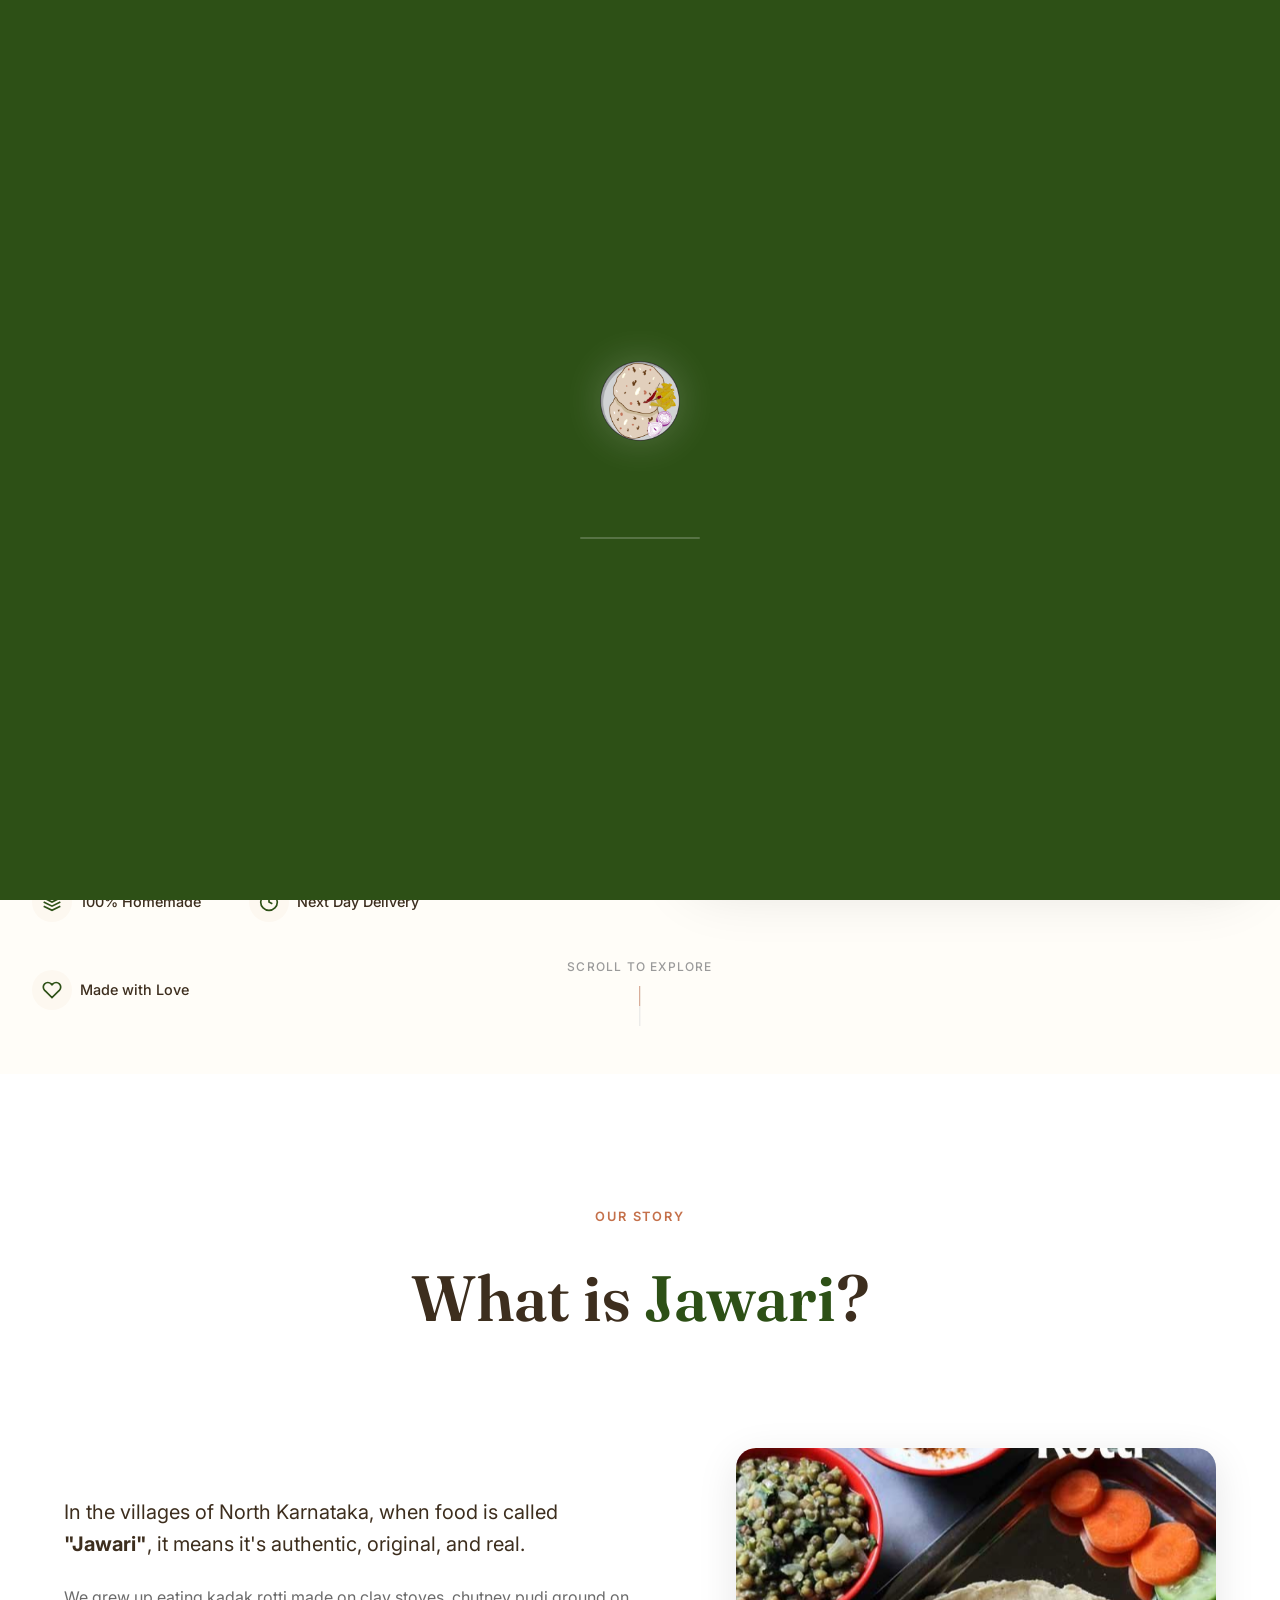
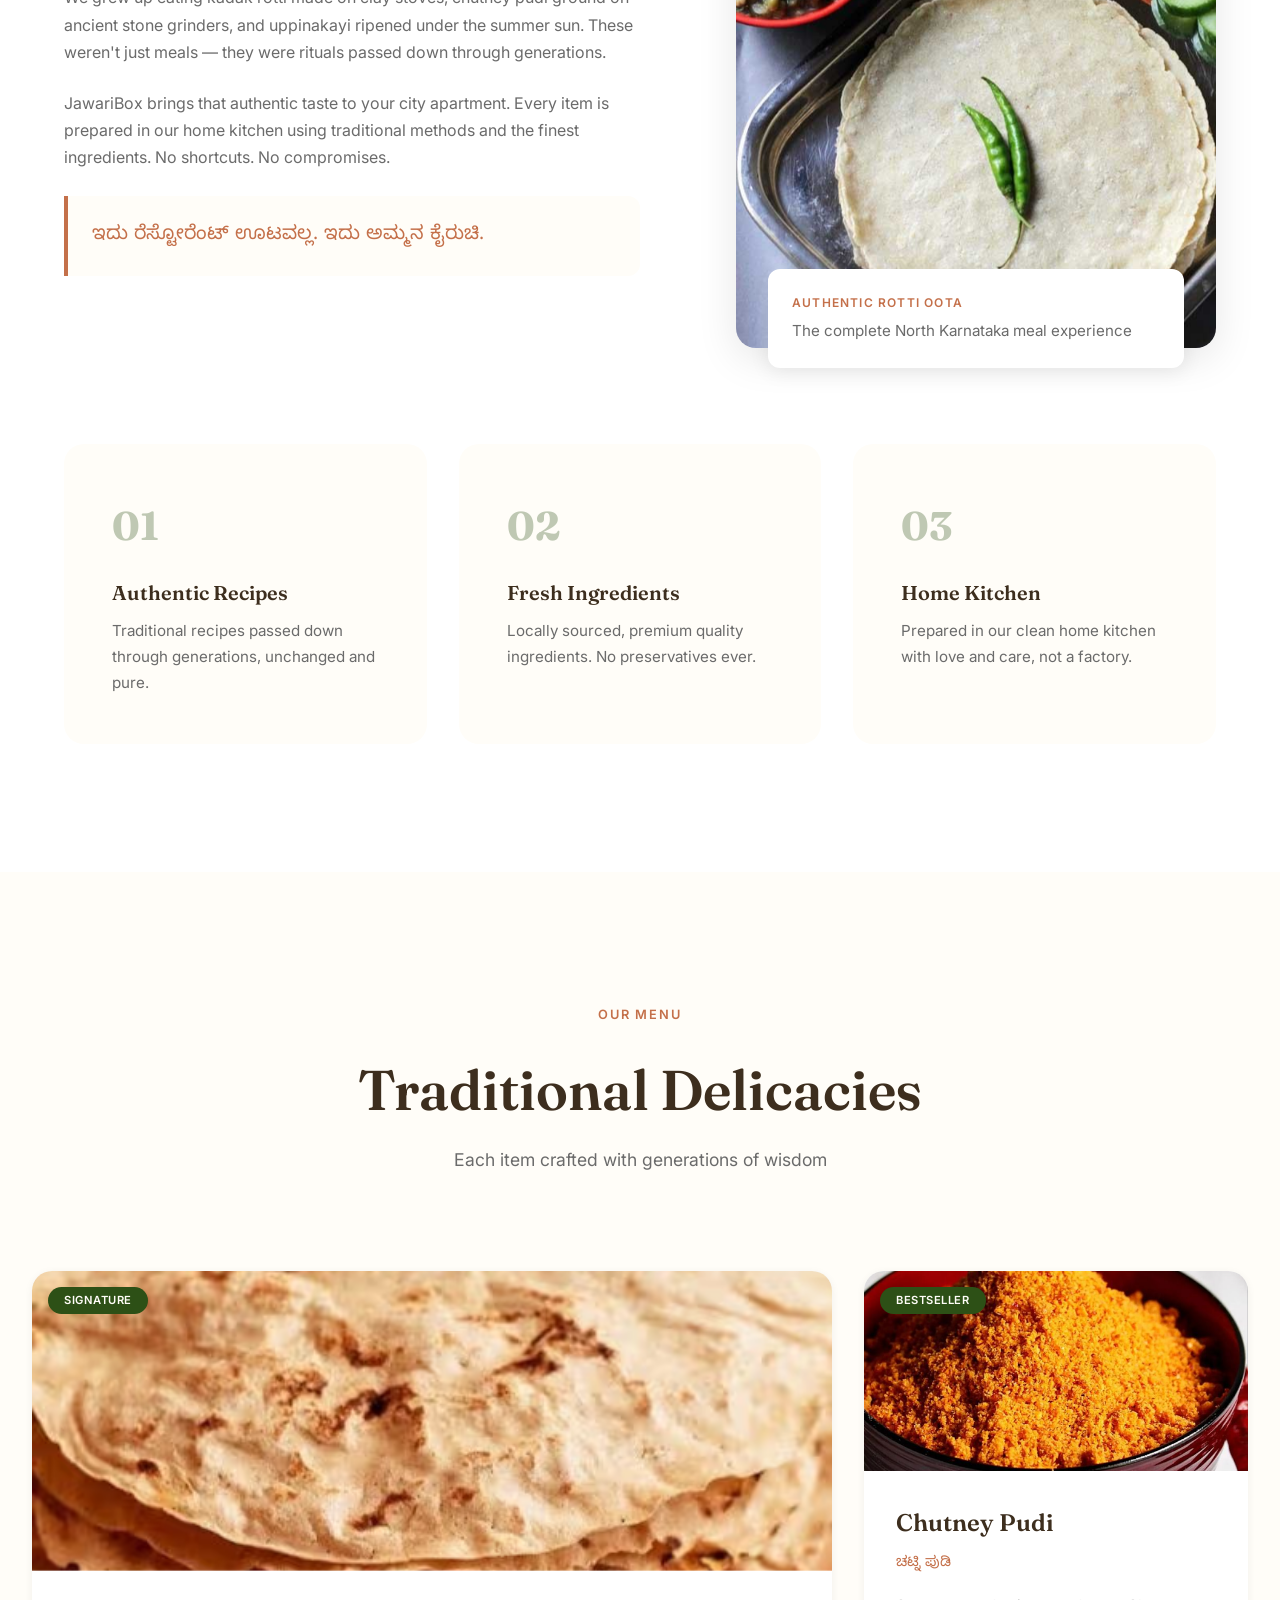
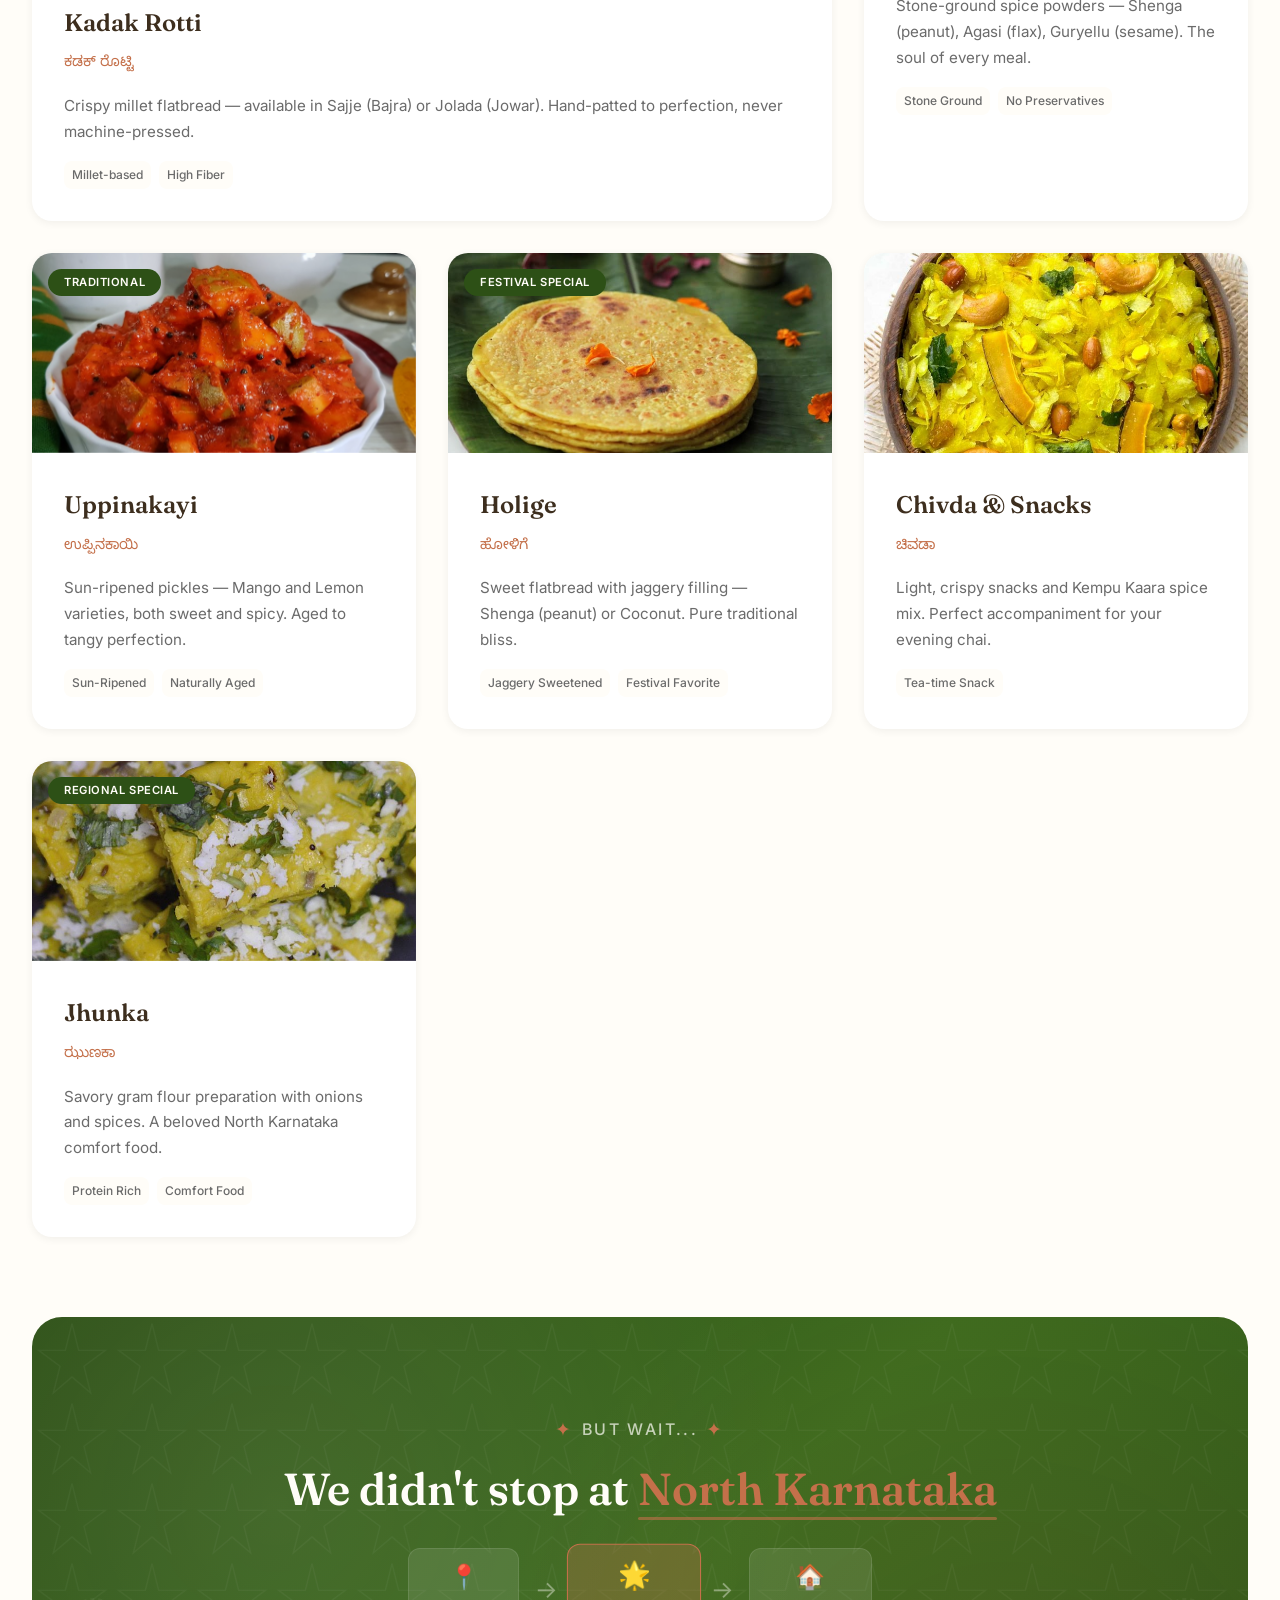
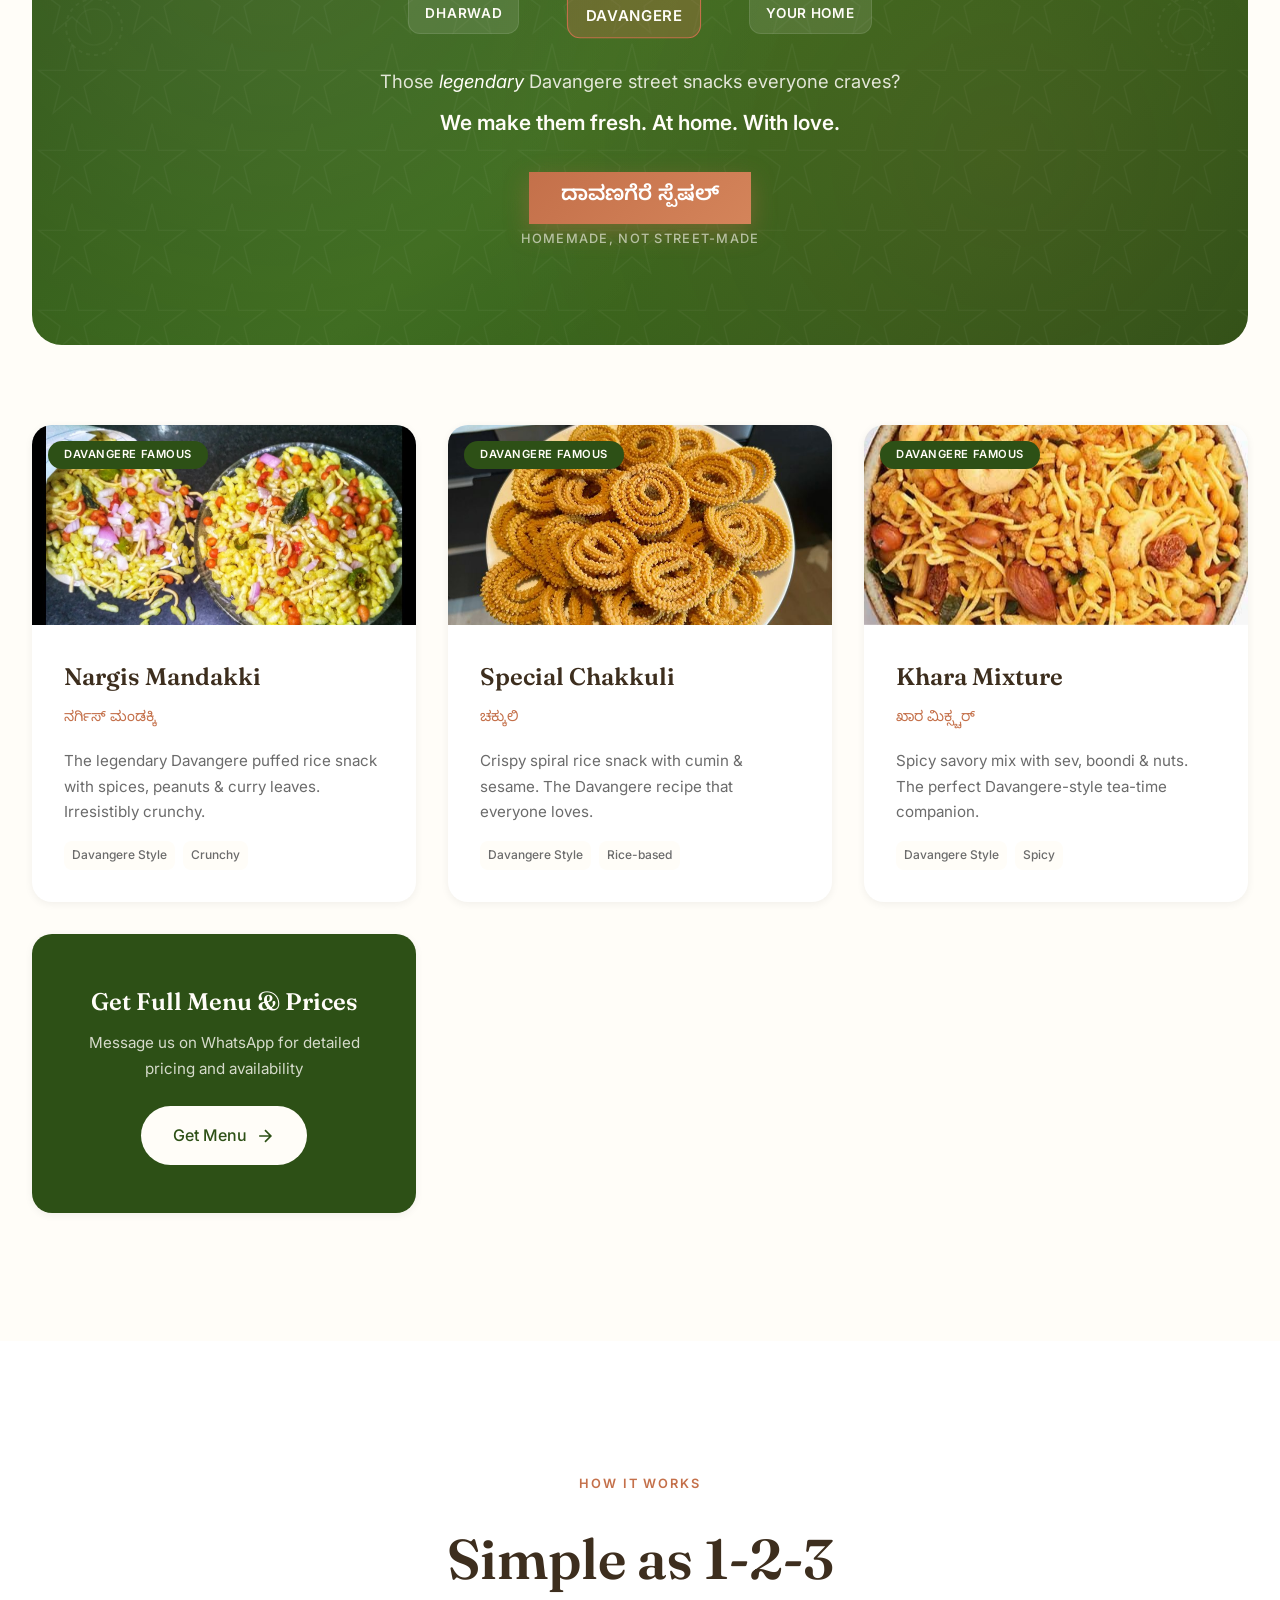
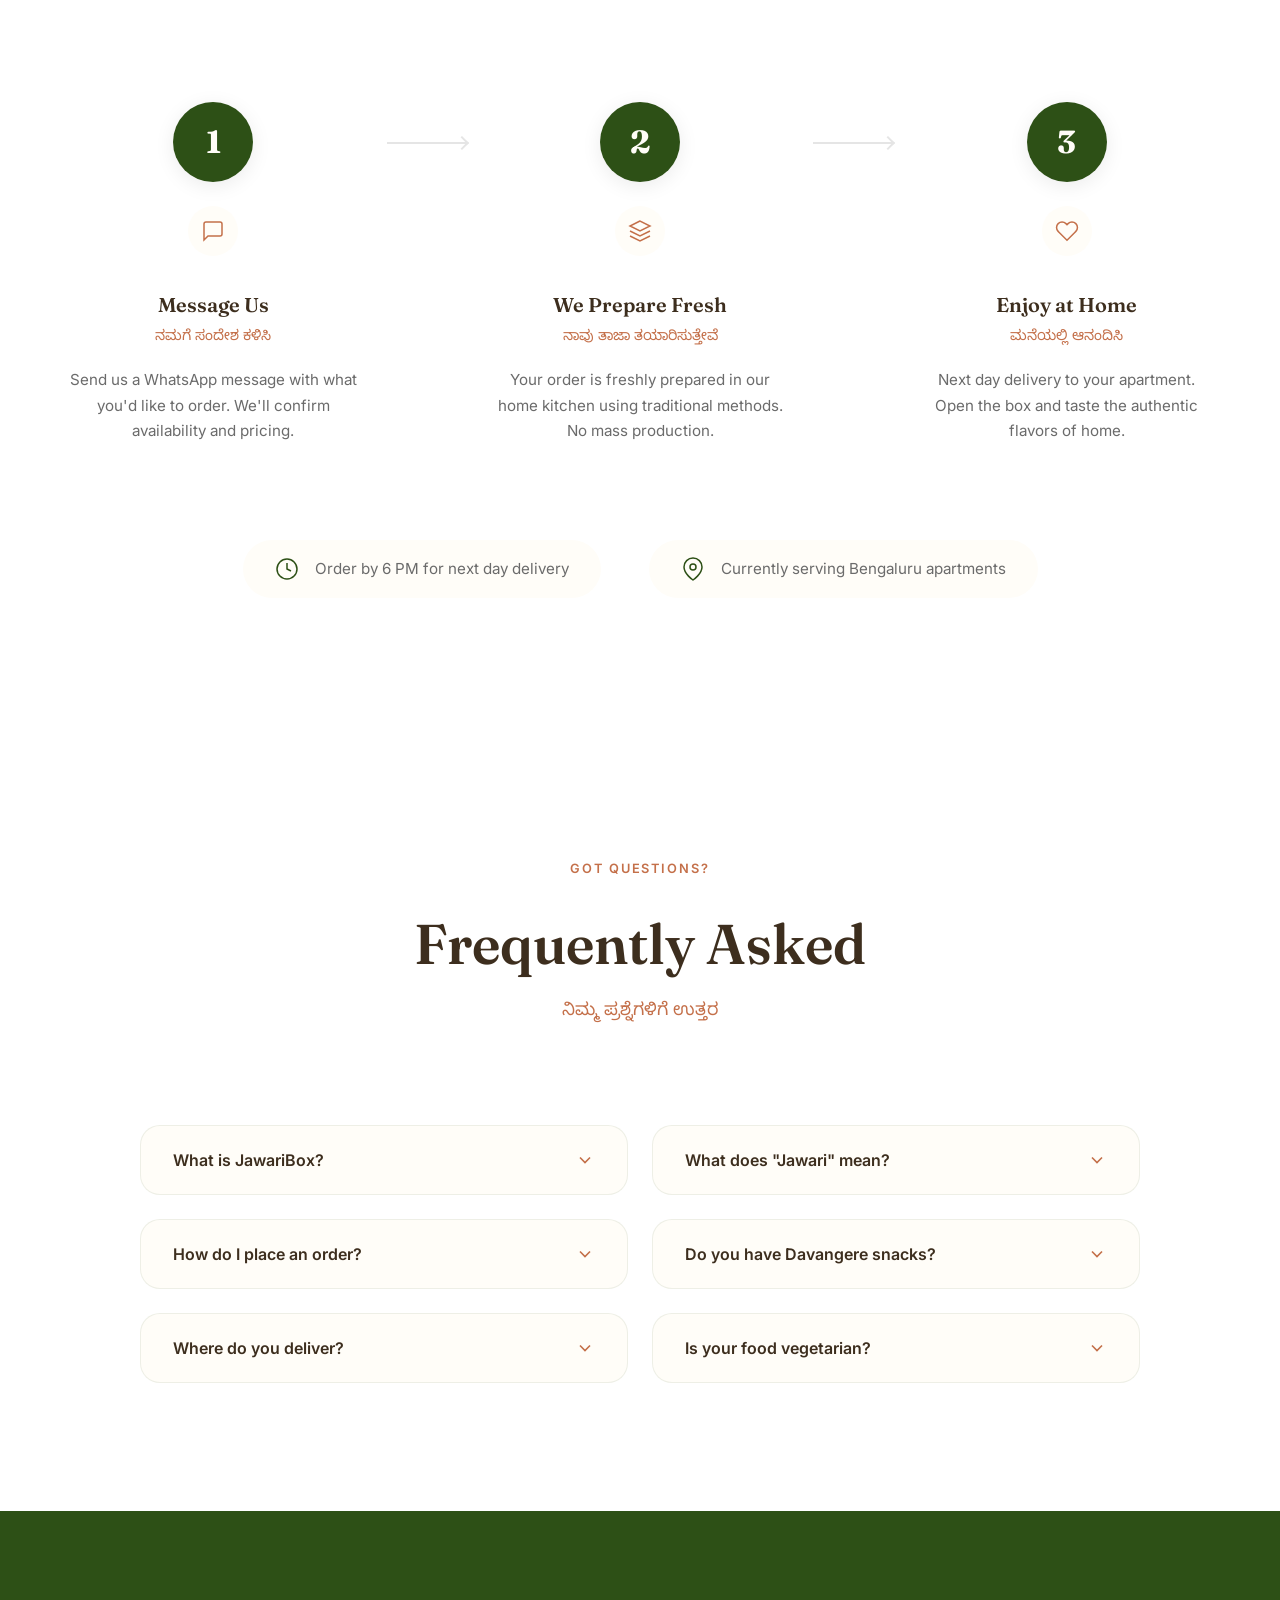
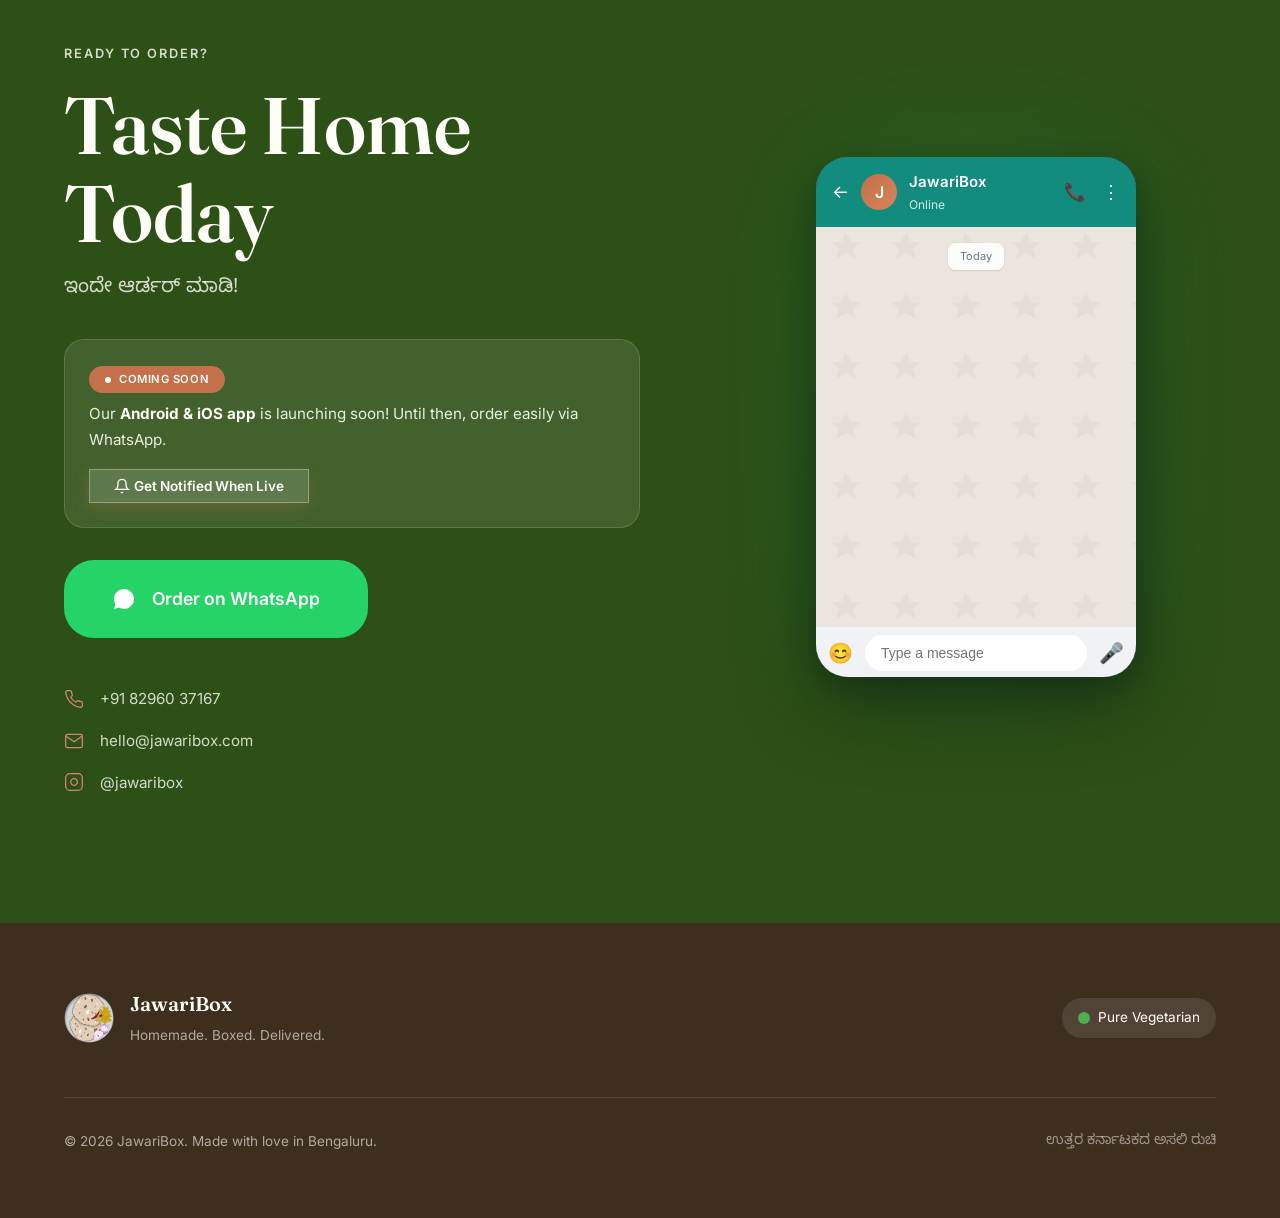
==== commit 82640708: "Fix copyright year to 2026 Co-Authored-By: Claude Opus 4.5 <noreply@anthropic.com>" ====
--- a/index-v4.html
+++ b/index-v4.html
@@ -1032,7 +1032,7 @@
             </div>
 
             <div class="footer-bottom">
-                <p class="footer-copy">&copy; 2024 JawariBox. Made with love in Bengaluru.</p>
+                <p class="footer-copy">&copy; 2026 JawariBox. Made with love in Bengaluru.</p>
                 <p class="footer-kn">ಉತ್ತರ ಕರ್ನಾಟಕದ ಅಸಲಿ ರುಚಿ</p>
             </div>
         </div>
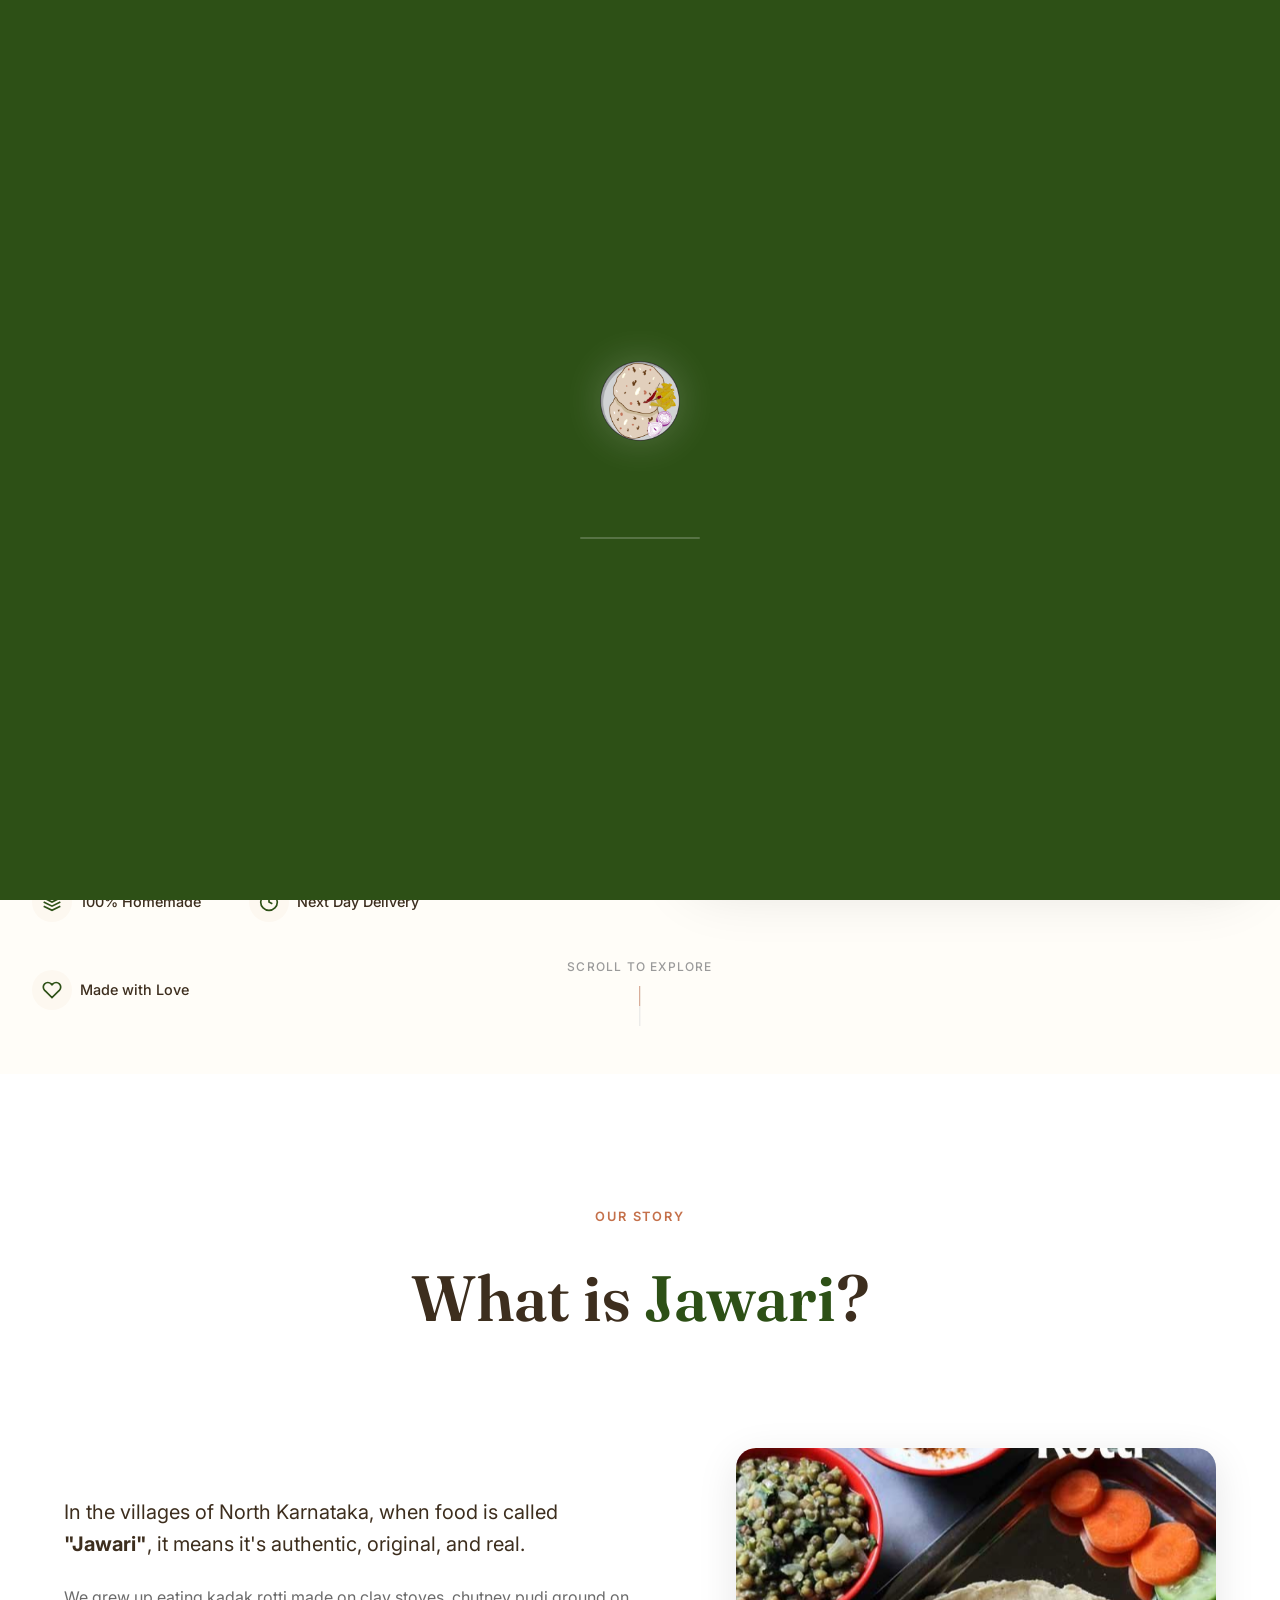
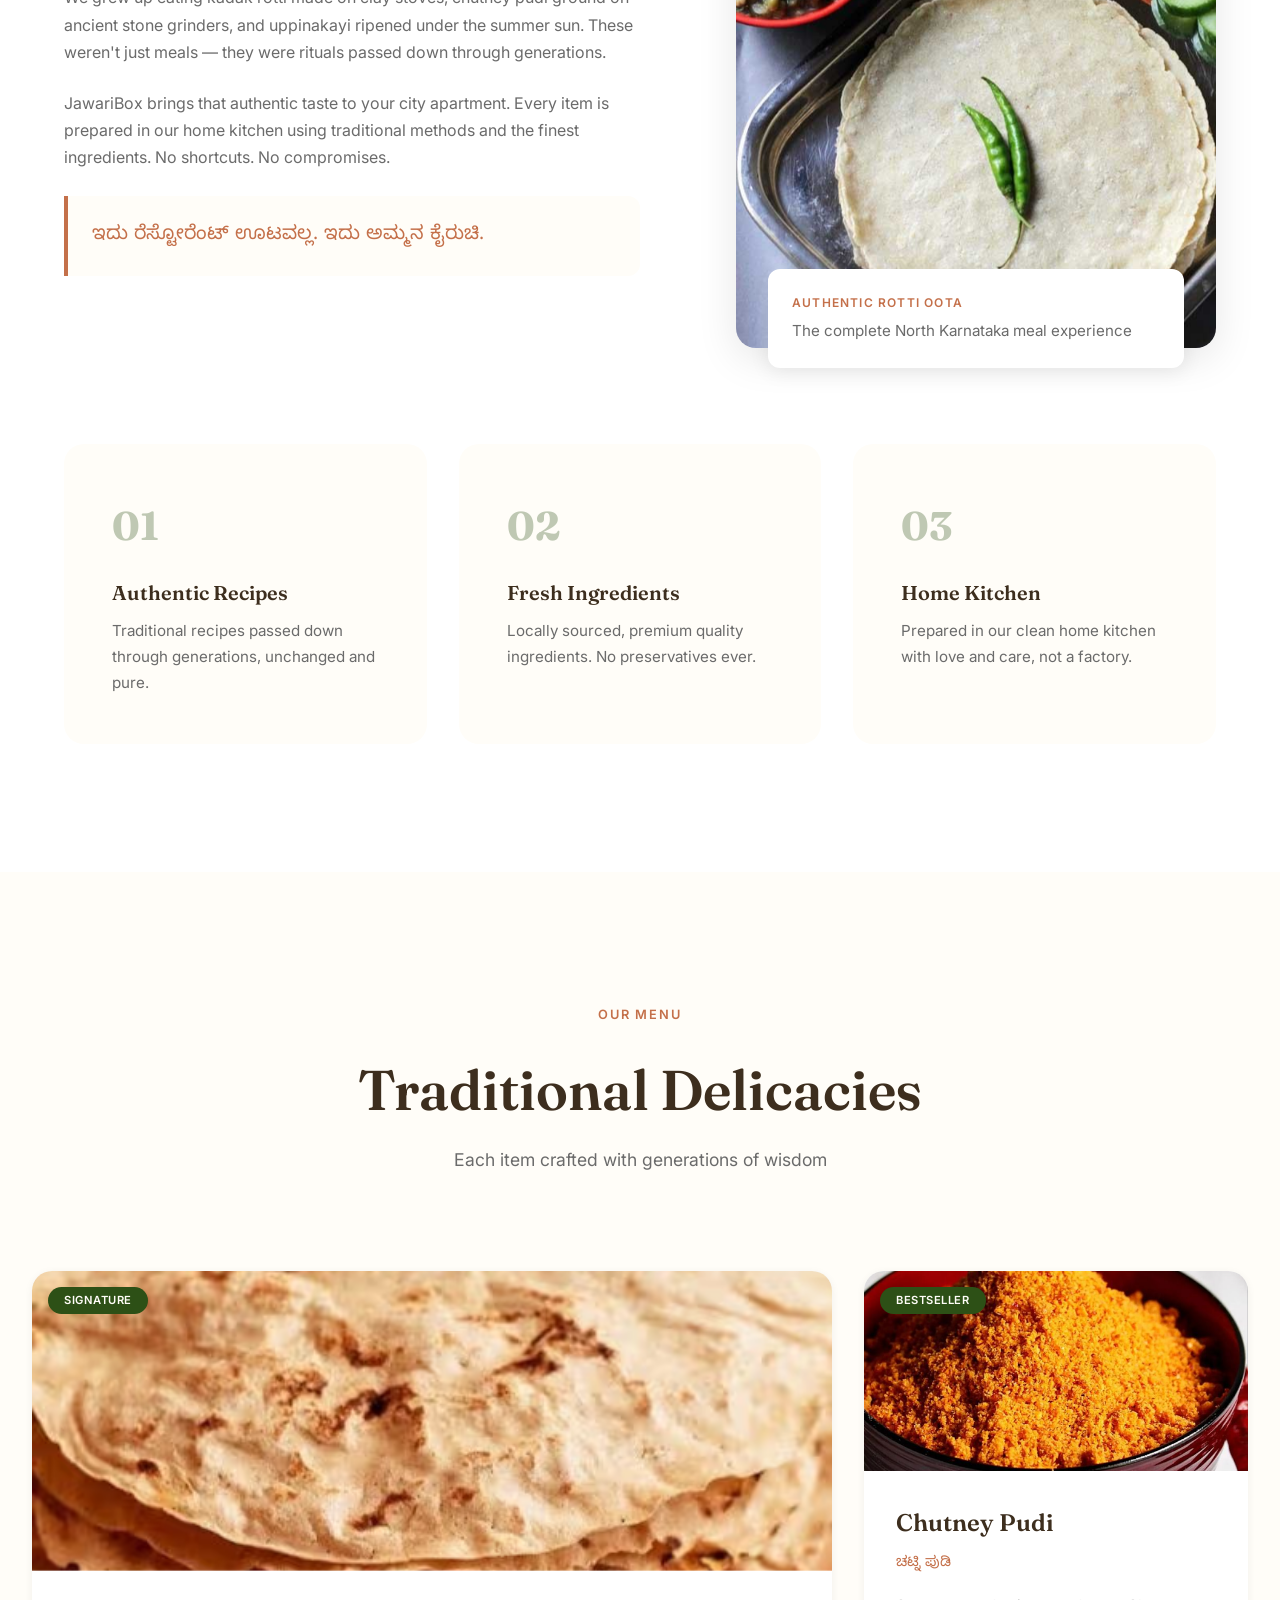
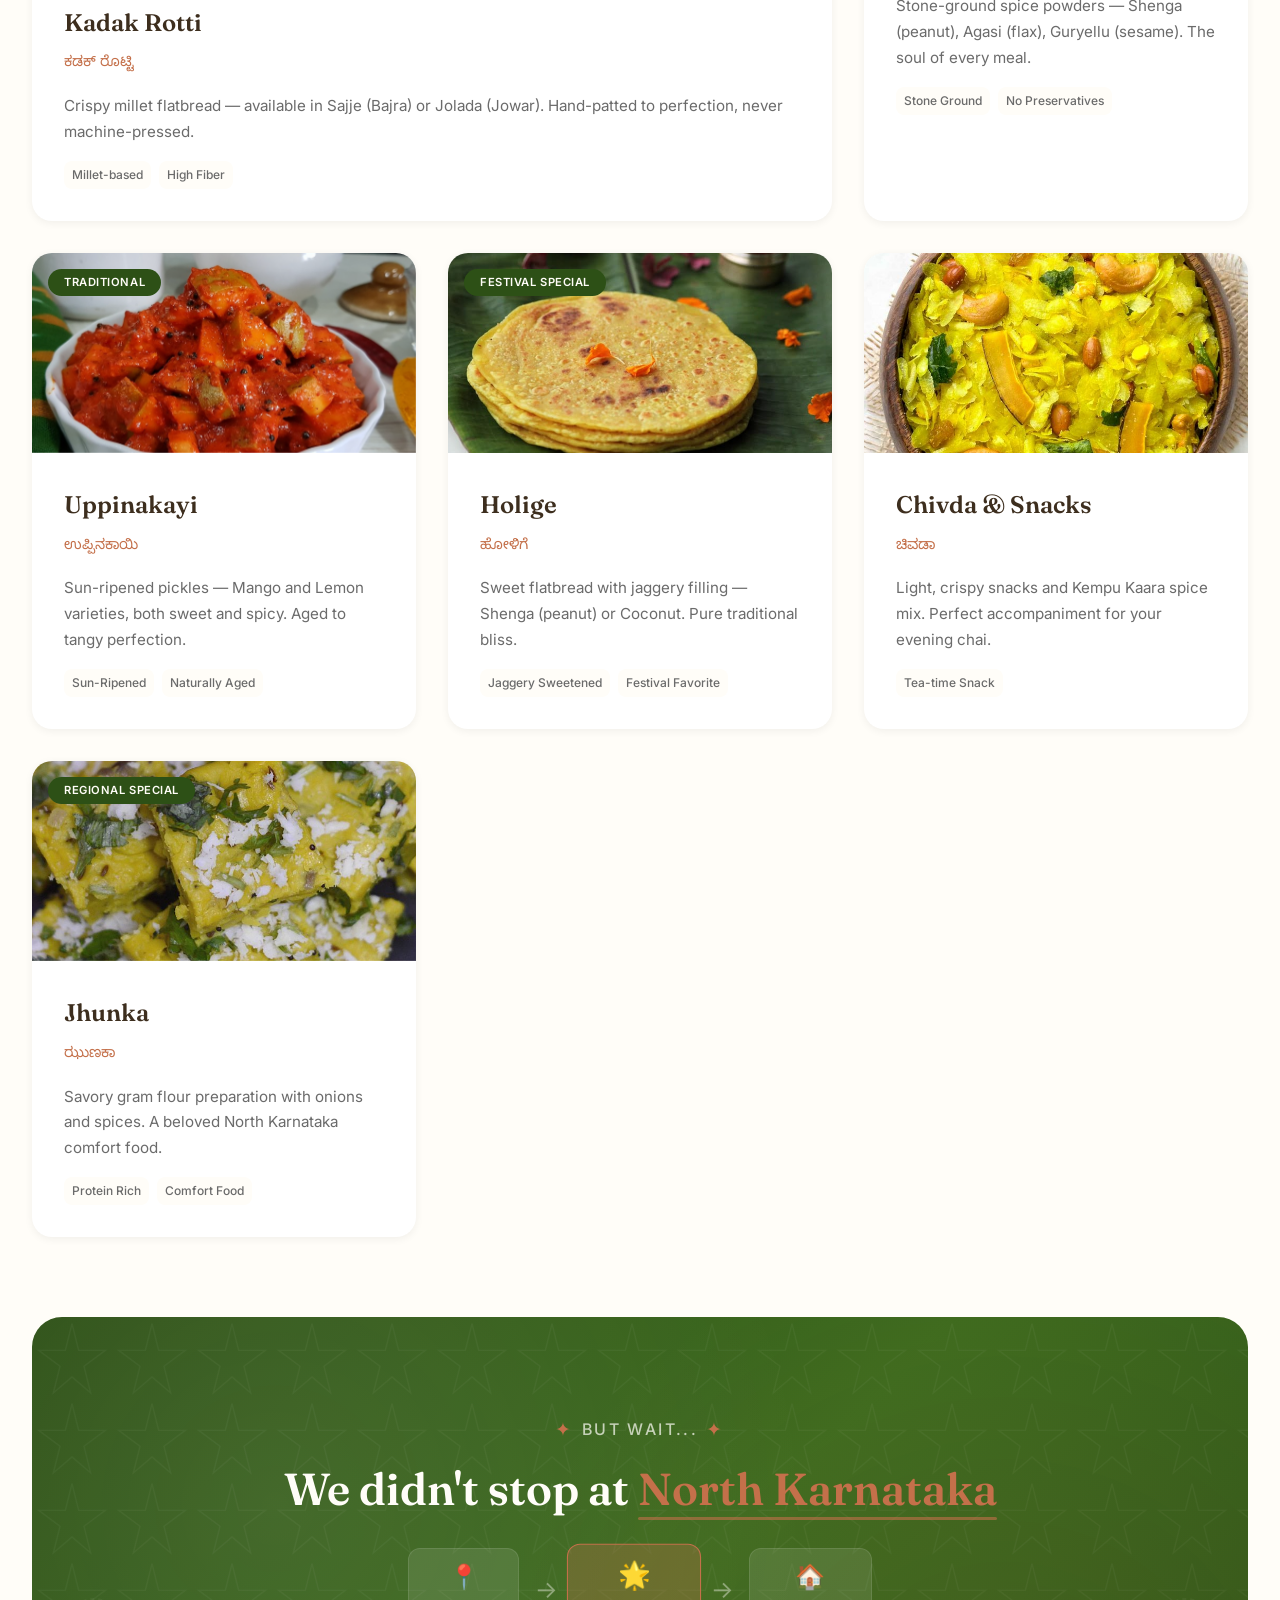
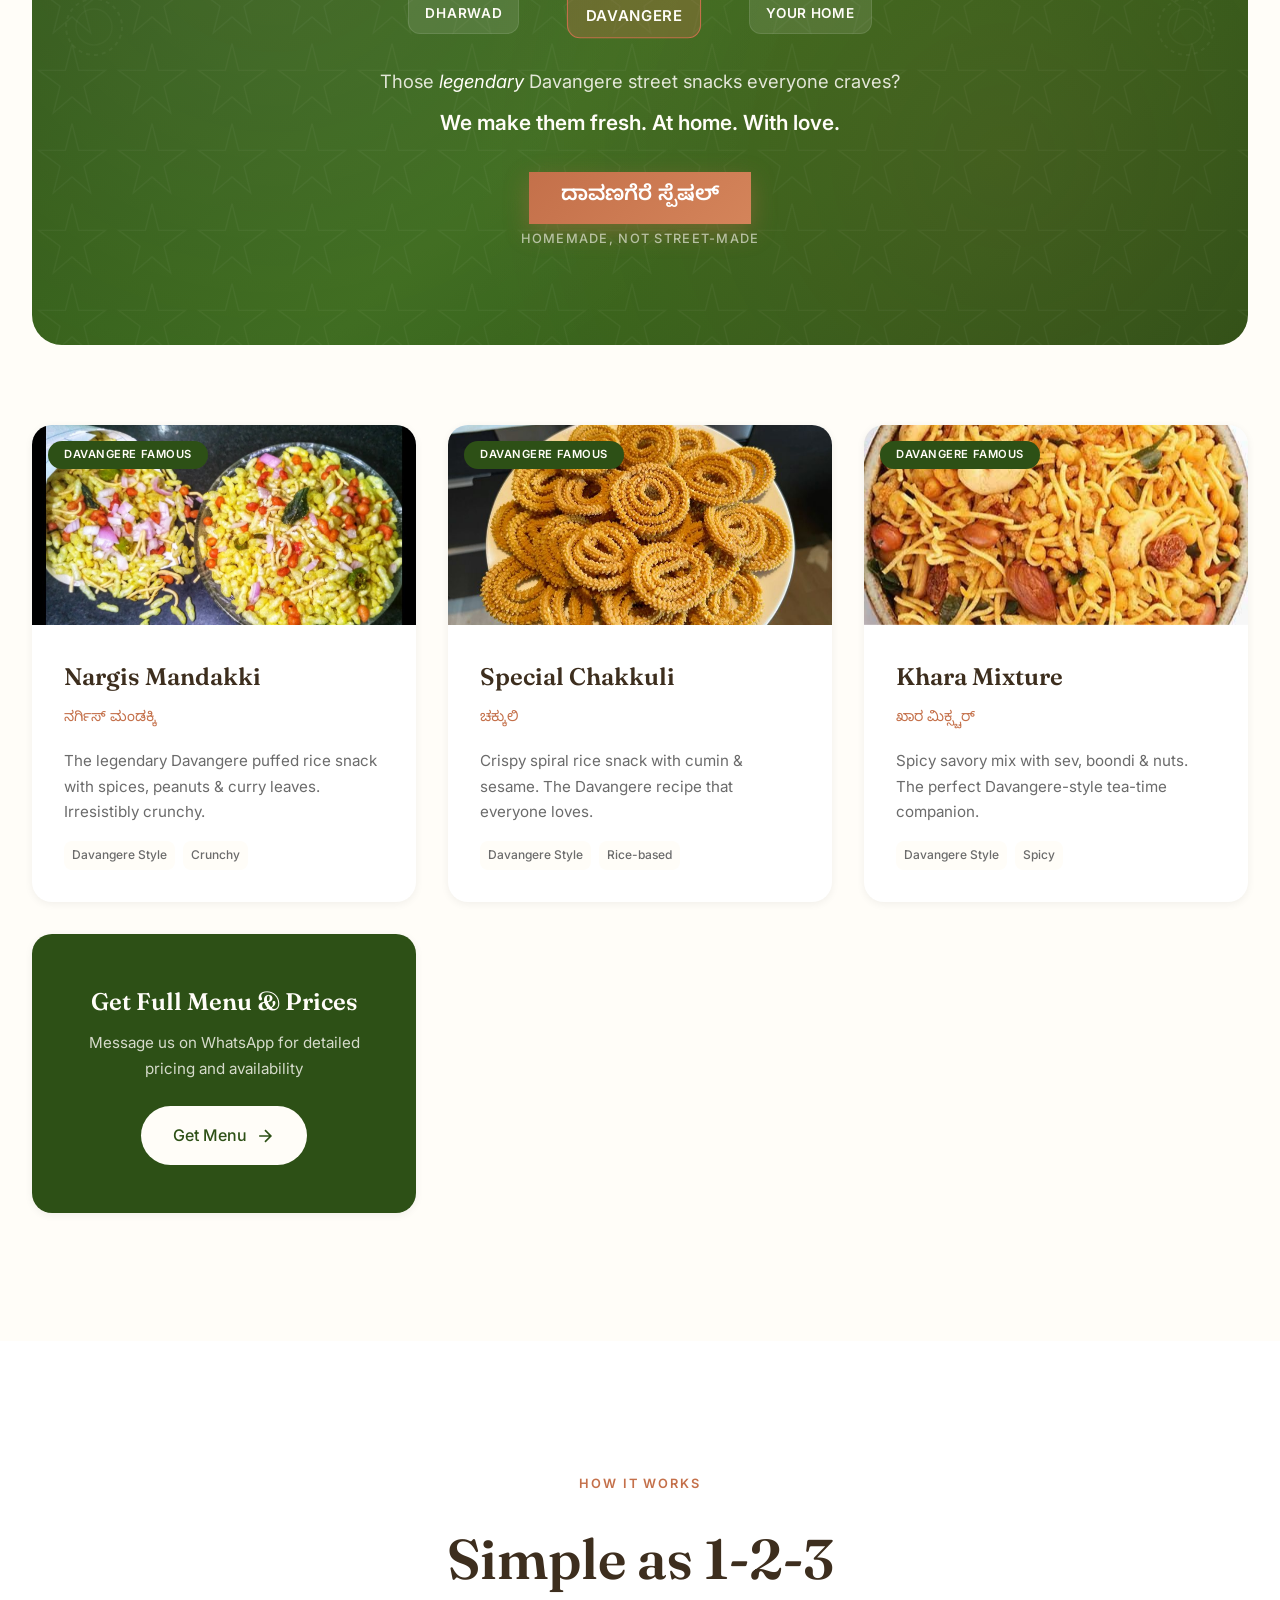
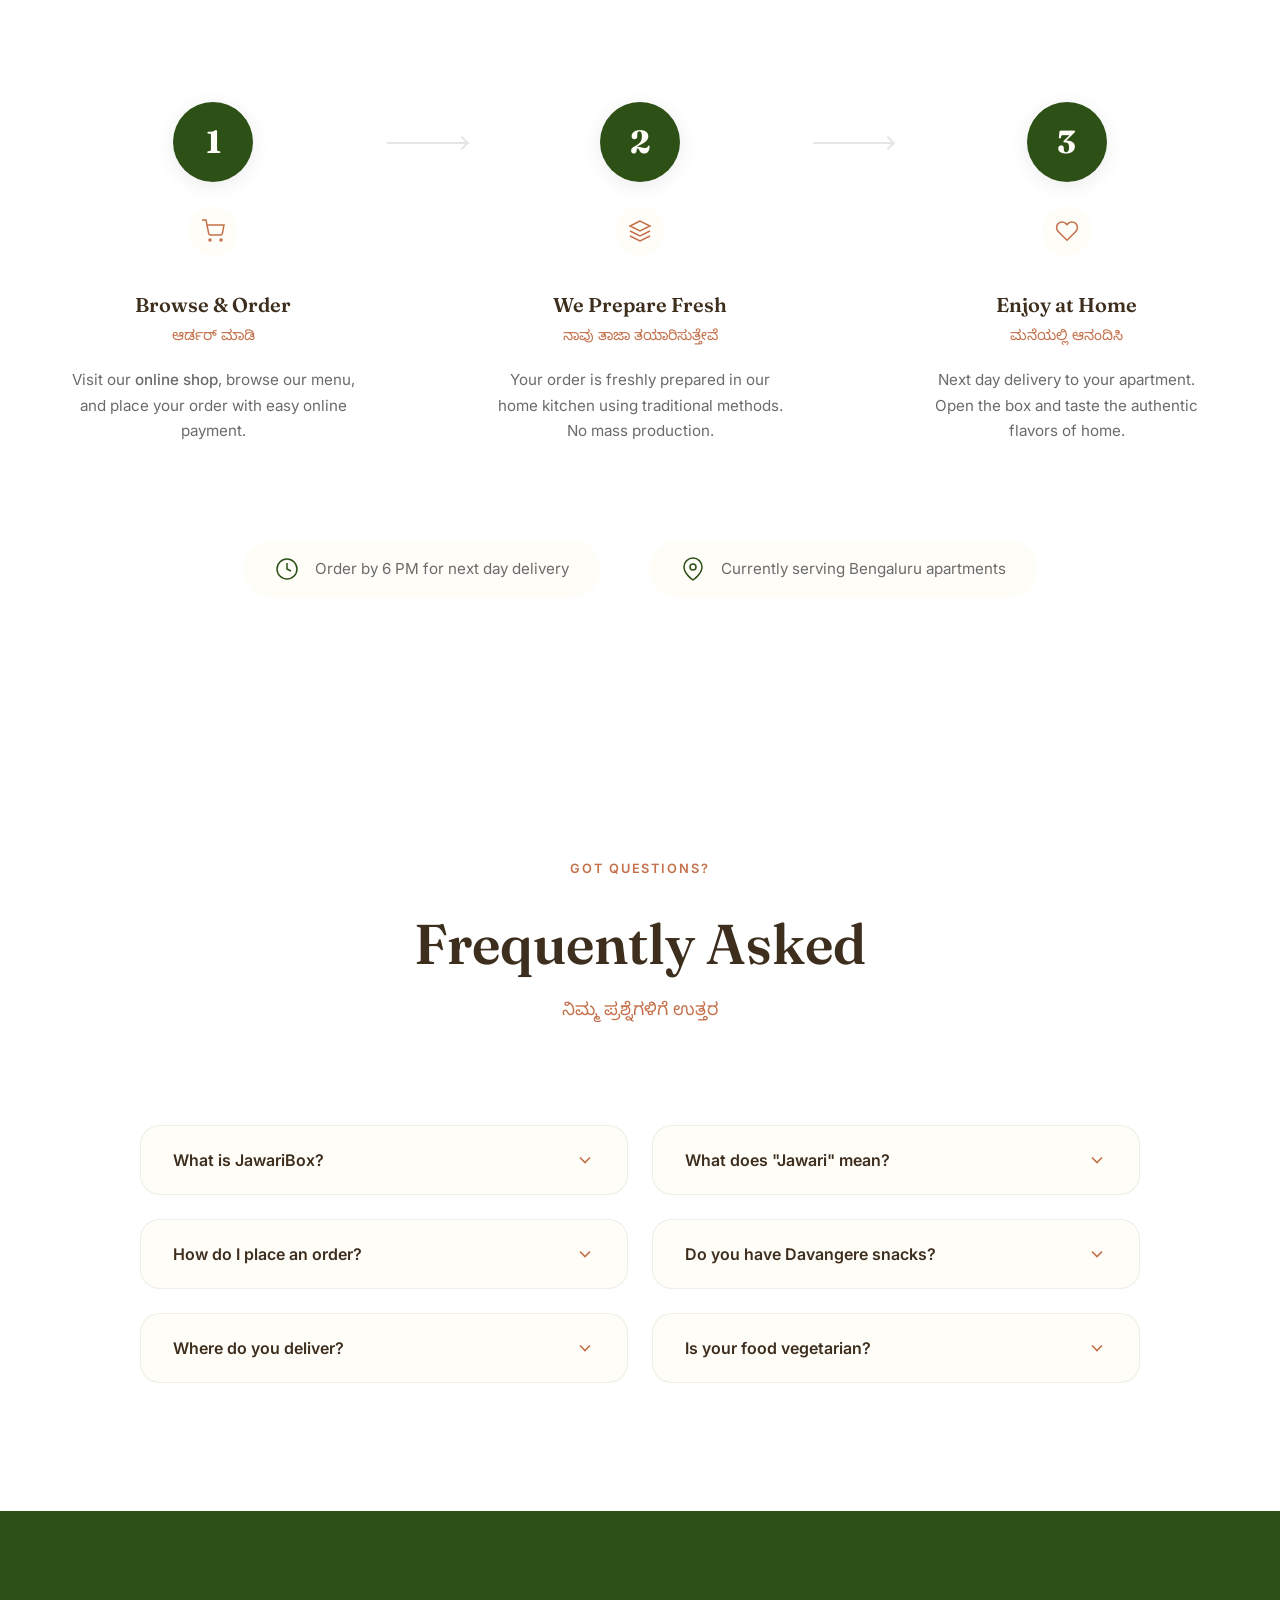
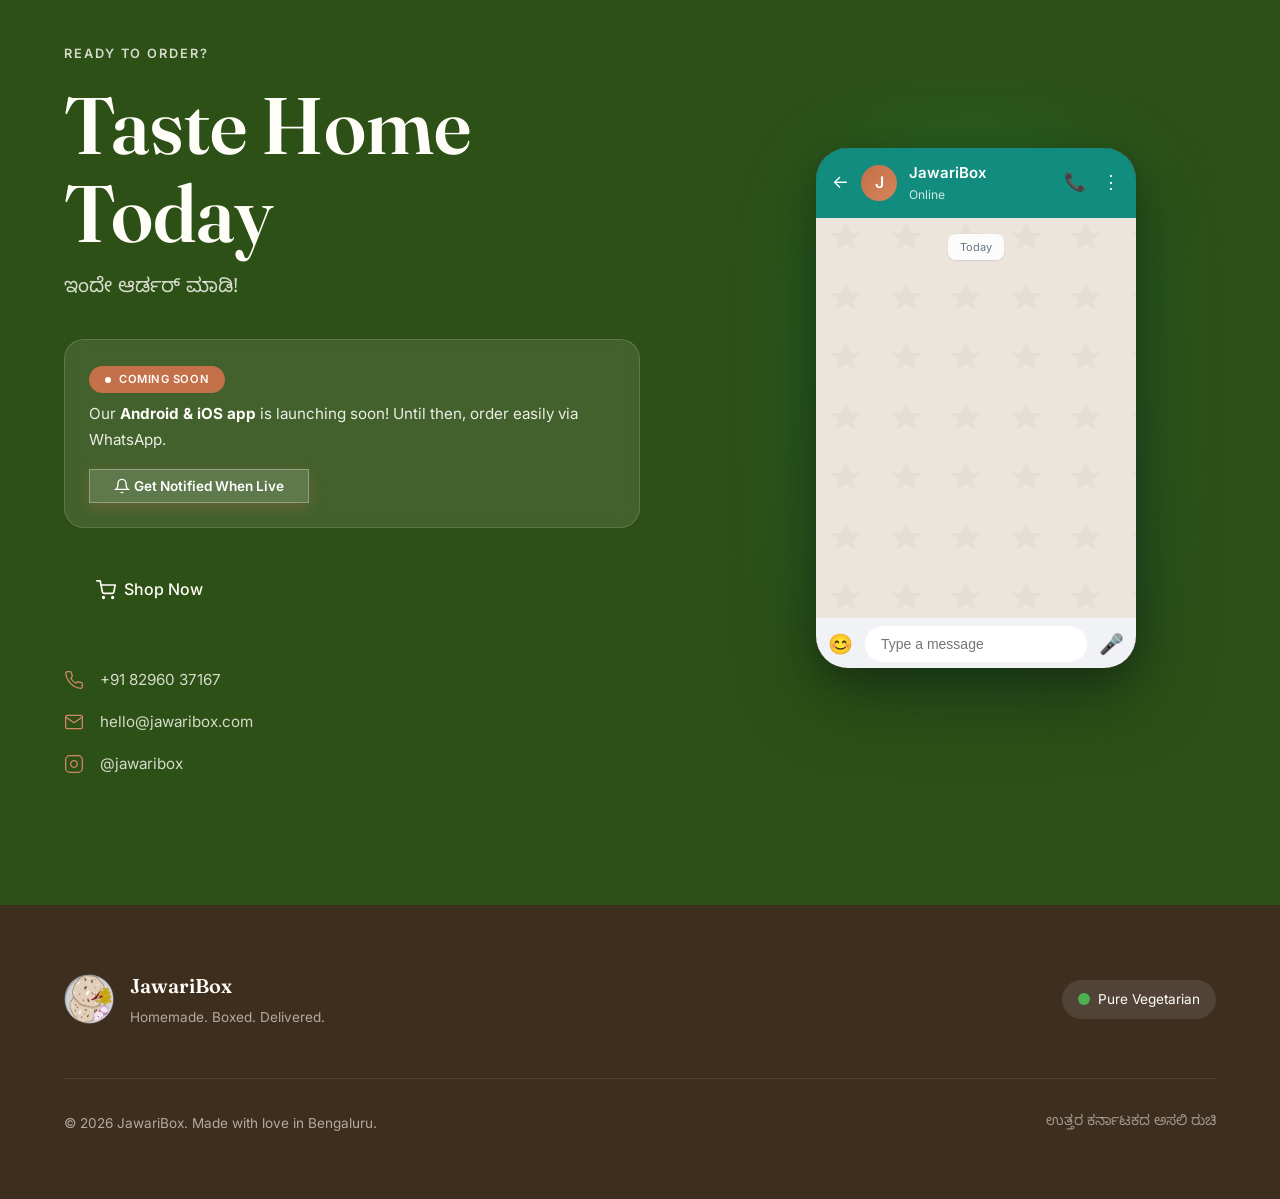
==== commit 21eabcad: "Add shop.jawaribox.com links throughout website - Update nav CTA button to link to shop - Update her" ====
--- a/index-v4.html
+++ b/index-v4.html
@@ -350,11 +350,11 @@
                 <a href="#faq" class="nav-link">FAQ</a>
             </div>
 
-            <a href="https://wa.me/918296037167" class="nav-cta" target="_blank">
+            <a href="https://shop.jawaribox.com" class="nav-cta">
                 <span class="cta-icon">
-                    <svg viewBox="0 0 24 24" fill="currentColor"><path d="M17.472 14.382c-.297-.149-1.758-.867-2.03-.967-.273-.099-.471-.148-.67.15-.197.297-.767.966-.94 1.164-.173.199-.347.223-.644.075-.297-.15-1.255-.463-2.39-1.475-.883-.788-1.48-1.761-1.653-2.059-.173-.297-.018-.458.13-.606.134-.133.298-.347.446-.52.149-.174.198-.298.298-.497.099-.198.05-.371-.025-.52-.075-.149-.669-1.612-.916-2.207-.242-.579-.487-.5-.669-.51-.173-.008-.371-.01-.57-.01-.198 0-.52.074-.792.372-.272.297-1.04 1.016-1.04 2.479 0 1.462 1.065 2.875 1.213 3.074.149.198 2.096 3.2 5.077 4.487.709.306 1.262.489 1.694.625.712.227 1.36.195 1.871.118.571-.085 1.758-.719 2.006-1.413.248-.694.248-1.289.173-1.413-.074-.124-.272-.198-.57-.347z"/></svg>
+                    <svg viewBox="0 0 24 24" fill="none" stroke="currentColor" stroke-width="2" stroke-linecap="round" stroke-linejoin="round"><circle cx="9" cy="21" r="1"/><circle cx="20" cy="21" r="1"/><path d="M1 1h4l2.68 13.39a2 2 0 0 0 2 1.61h9.72a2 2 0 0 0 2-1.61L23 6H6"/></svg>
                 </span>
-                <span>Order Now</span>
+                <span>Shop Now</span>
             </a>
         </div>
     </nav>
@@ -398,8 +398,8 @@
                 </div>
 
                 <div class="hero-actions">
-                    <a href="https://wa.me/918296037167?text=Hi!%20I%20want%20to%20order%20from%20JawariBox" class="btn btn-primary" target="_blank">
-                        <span>Order on WhatsApp</span>
+                    <a href="https://shop.jawaribox.com" class="btn btn-primary">
+                        <span>Shop Now</span>
                         <svg viewBox="0 0 24 24" fill="none" stroke="currentColor" stroke-width="2"><path d="M5 12h14M12 5l7 7-7 7"/></svg>
                     </a>
                     <a href="#menu" class="btn btn-secondary">
@@ -761,13 +761,13 @@
                     <div class="step-visual">
                         <div class="step-number">1</div>
                         <div class="step-icon">
-                            <svg viewBox="0 0 24 24" fill="none" stroke="currentColor" stroke-width="1.5"><path d="M21 15a2 2 0 0 1-2 2H7l-4 4V5a2 2 0 0 1 2-2h14a2 2 0 0 1 2 2z"/></svg>
+                            <svg viewBox="0 0 24 24" fill="none" stroke="currentColor" stroke-width="1.5"><circle cx="9" cy="21" r="1"/><circle cx="20" cy="21" r="1"/><path d="M1 1h4l2.68 13.39a2 2 0 0 0 2 1.61h9.72a2 2 0 0 0 2-1.61L23 6H6"/></svg>
                         </div>
                     </div>
                     <div class="step-content">
-                        <h3>Message Us</h3>
-                        <p class="step-kn">ನಮಗೆ ಸಂದೇಶ ಕಳಿಸಿ</p>
-                        <p>Send us a WhatsApp message with what you'd like to order. We'll confirm availability and pricing.</p>
+                        <h3>Browse & Order</h3>
+                        <p class="step-kn">ಆರ್ಡರ್ ಮಾಡಿ</p>
+                        <p>Visit our <a href="https://shop.jawaribox.com" style="color: var(--color-primary); font-weight: 500;">online shop</a>, browse our menu, and place your order with easy online payment.</p>
                     </div>
                 </div>
 
@@ -859,7 +859,7 @@
                         </svg>
                     </button>
                     <div class="faq-answer">
-                        <p>Ordering is simple! Just send us a <strong>WhatsApp message</strong> at +91 82960 37167 with your order. We confirm availability, prepare fresh food in our home kitchen, and deliver to your apartment. Order by 6 PM for next day delivery!</p>
+                        <p>Ordering is simple! Visit our <a href="https://shop.jawaribox.com" style="color: var(--color-primary); font-weight: 500;">online shop</a>, browse our menu, add items to your cart, and checkout with easy online payment. We prepare fresh food in our home kitchen and deliver to your apartment. Order by 6 PM for next day delivery!</p>
                     </div>
                 </div>
 
@@ -922,9 +922,9 @@
                     </button>
                 </div>
 
-                <a href="https://wa.me/918296037167?text=Hi!%20I%20want%20to%20order%20from%20JawariBox" class="btn btn-whatsapp" target="_blank">
-                    <svg viewBox="0 0 24 24" fill="currentColor"><path d="M17.472 14.382c-.297-.149-1.758-.867-2.03-.967-.273-.099-.471-.148-.67.15-.197.297-.767.966-.94 1.164-.173.199-.347.223-.644.075-.297-.15-1.255-.463-2.39-1.475-.883-.788-1.48-1.761-1.653-2.059-.173-.297-.018-.458.13-.606.134-.133.298-.347.446-.52.149-.174.198-.298.298-.497.099-.198.05-.371-.025-.52-.075-.149-.669-1.612-.916-2.207-.242-.579-.487-.5-.669-.51-.173-.008-.371-.01-.57-.01-.198 0-.52.074-.792.372-.272.297-1.04 1.016-1.04 2.479 0 1.462 1.065 2.875 1.213 3.074.149.198 2.096 3.2 5.077 4.487.709.306 1.262.489 1.694.625.712.227 1.36.195 1.871.118.571-.085 1.758-.719 2.006-1.413.248-.694.248-1.289.173-1.413-.074-.124-.272-.198-.57-.347z"/><path d="M12 2C6.477 2 2 6.477 2 12c0 1.89.525 3.66 1.438 5.168L2 22l4.832-1.438A9.955 9.955 0 0012 22c5.523 0 10-4.477 10-10S17.523 2 12 2z"/></svg>
-                    <span>Order on WhatsApp</span>
+                <a href="https://shop.jawaribox.com" class="btn btn-primary">
+                    <svg viewBox="0 0 24 24" fill="none" stroke="currentColor" stroke-width="2" stroke-linecap="round" stroke-linejoin="round"><circle cx="9" cy="21" r="1"/><circle cx="20" cy="21" r="1"/><path d="M1 1h4l2.68 13.39a2 2 0 0 0 2 1.61h9.72a2 2 0 0 0 2-1.61L23 6H6"/></svg>
+                    <span>Shop Now</span>
                 </a>
 
                 <div class="cta-contacts">
